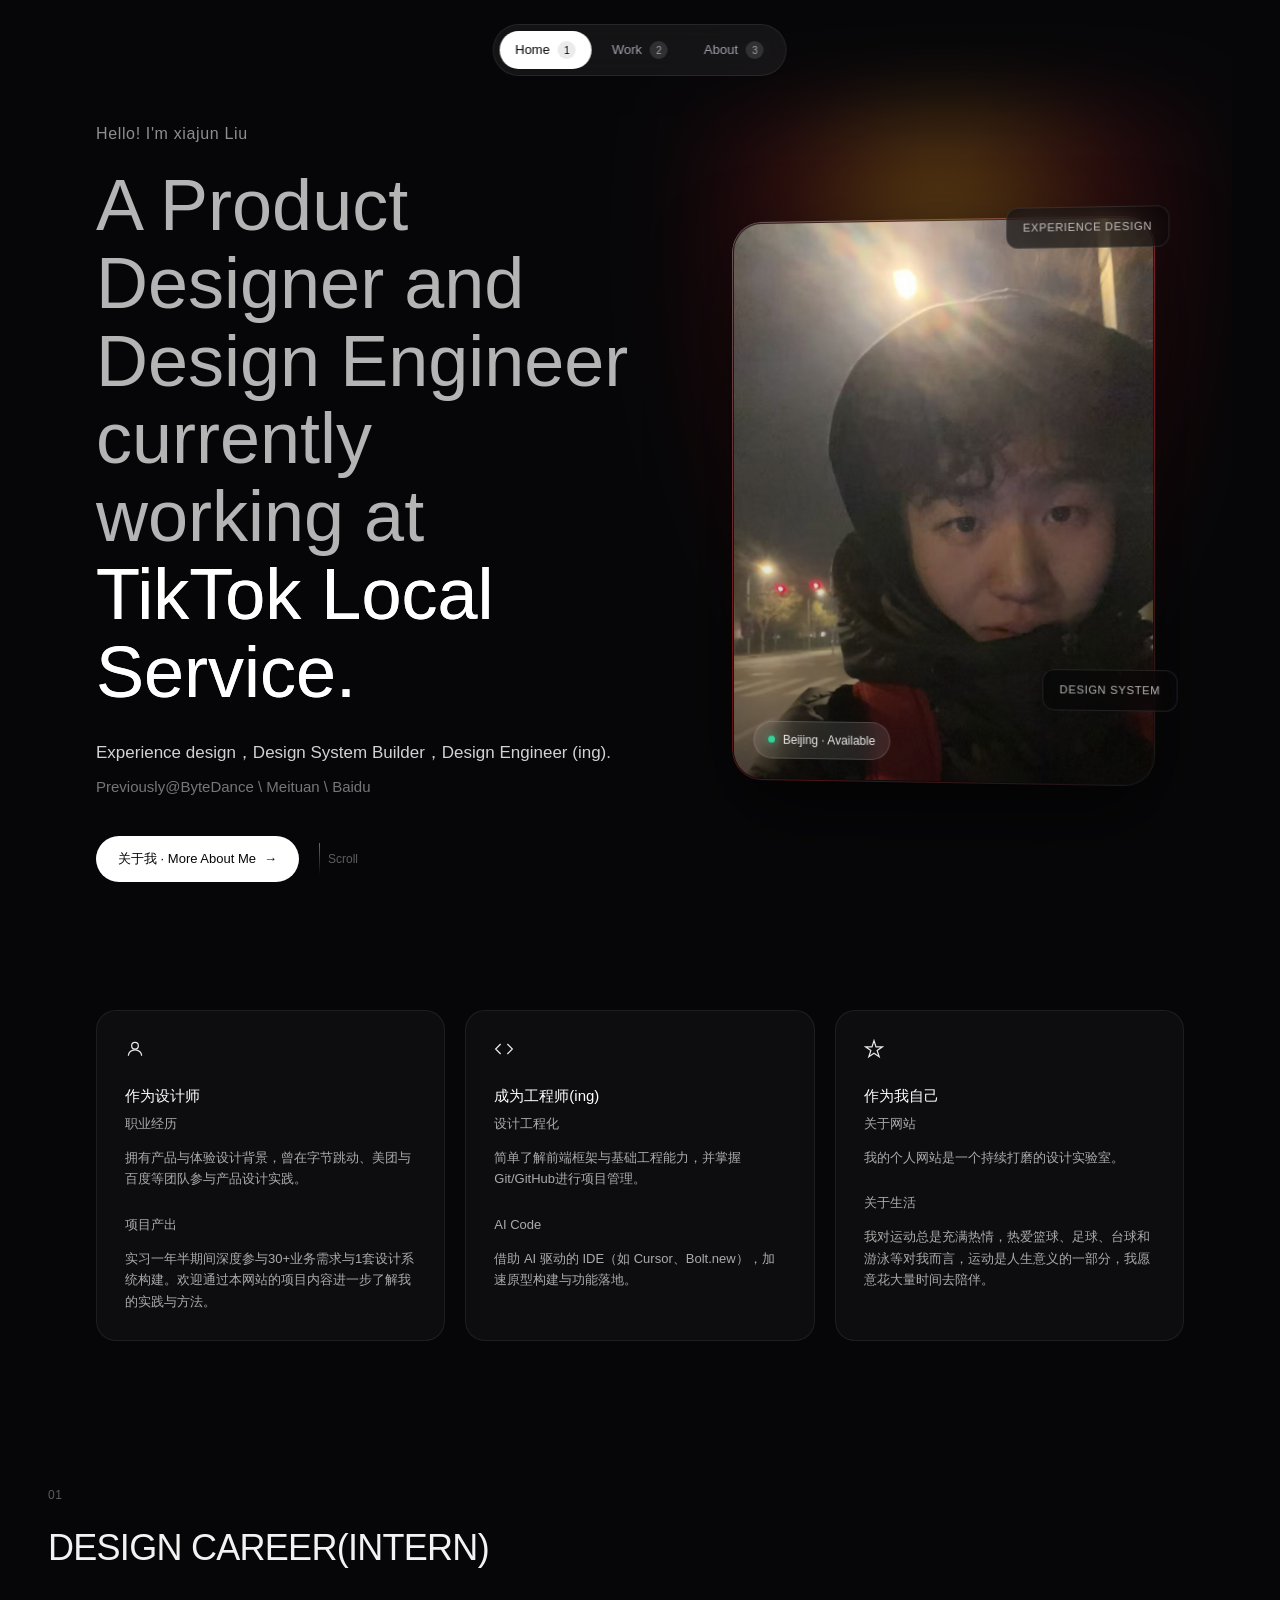
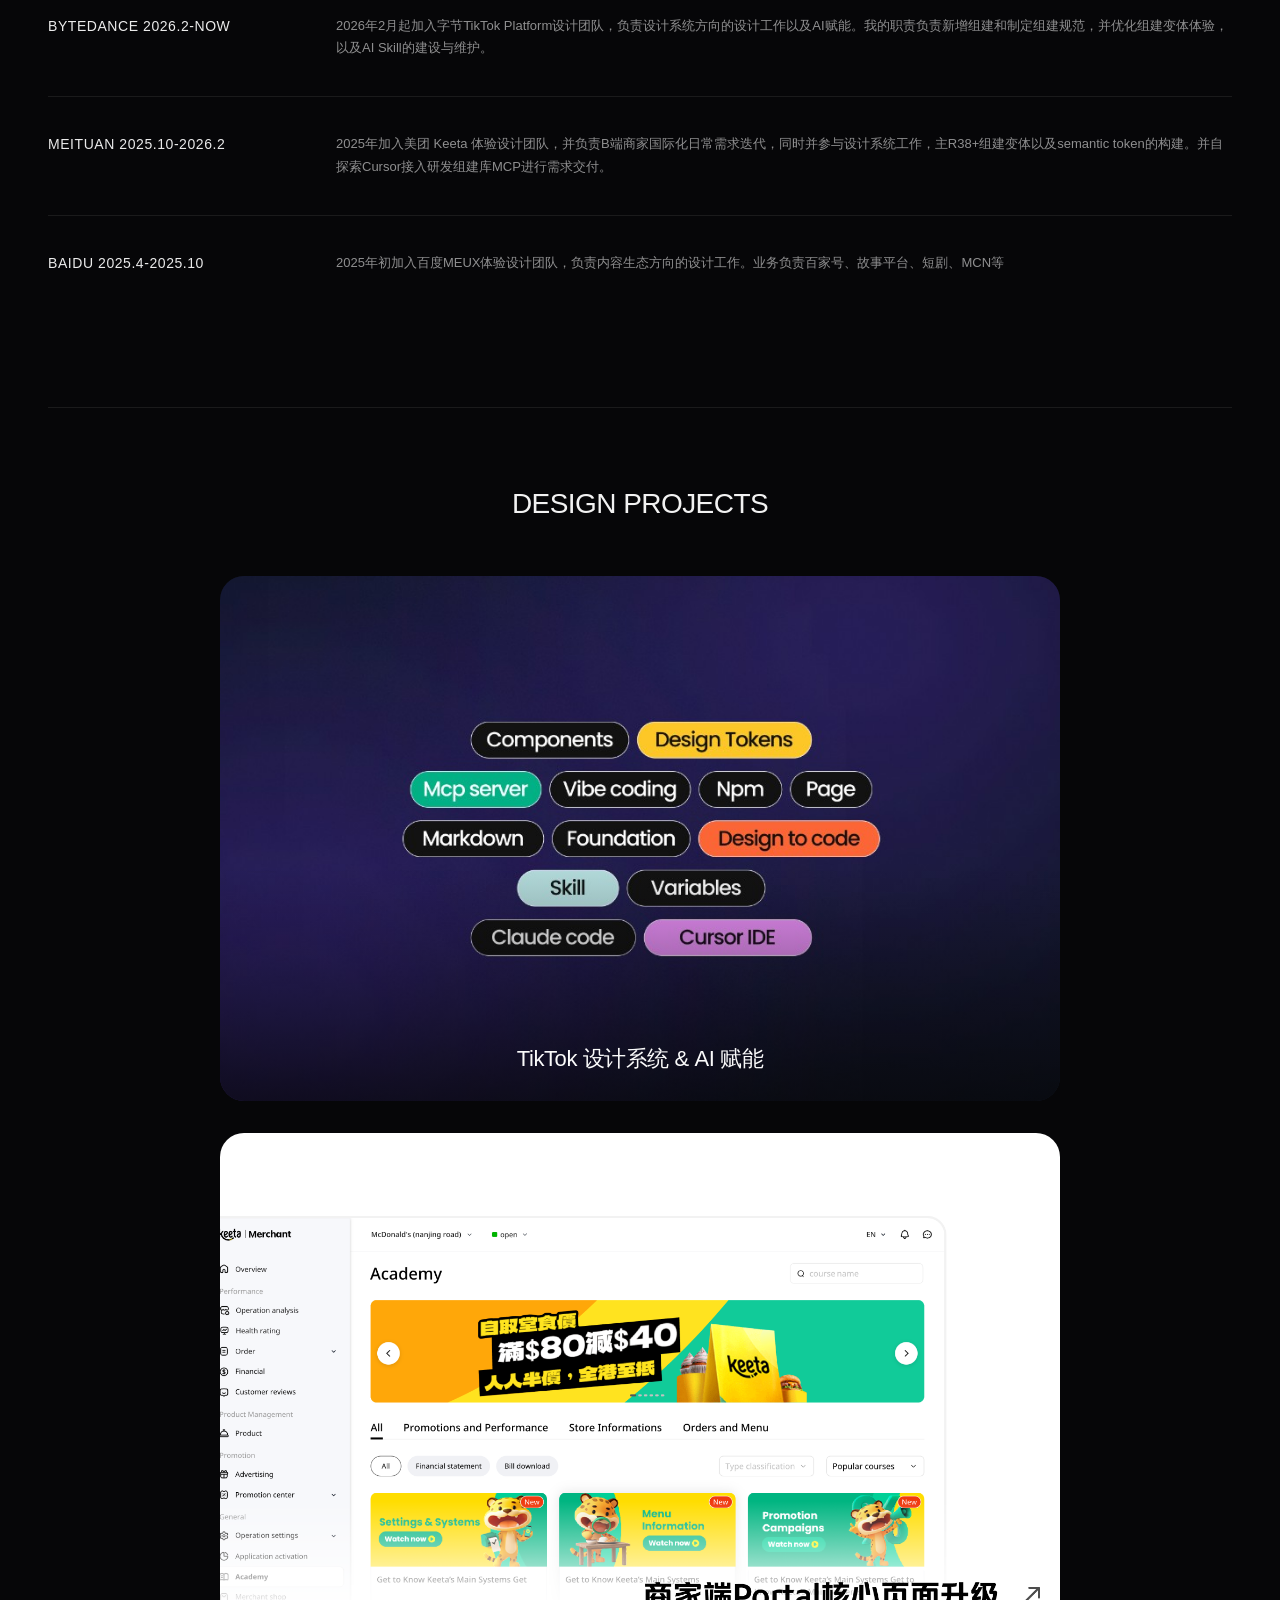
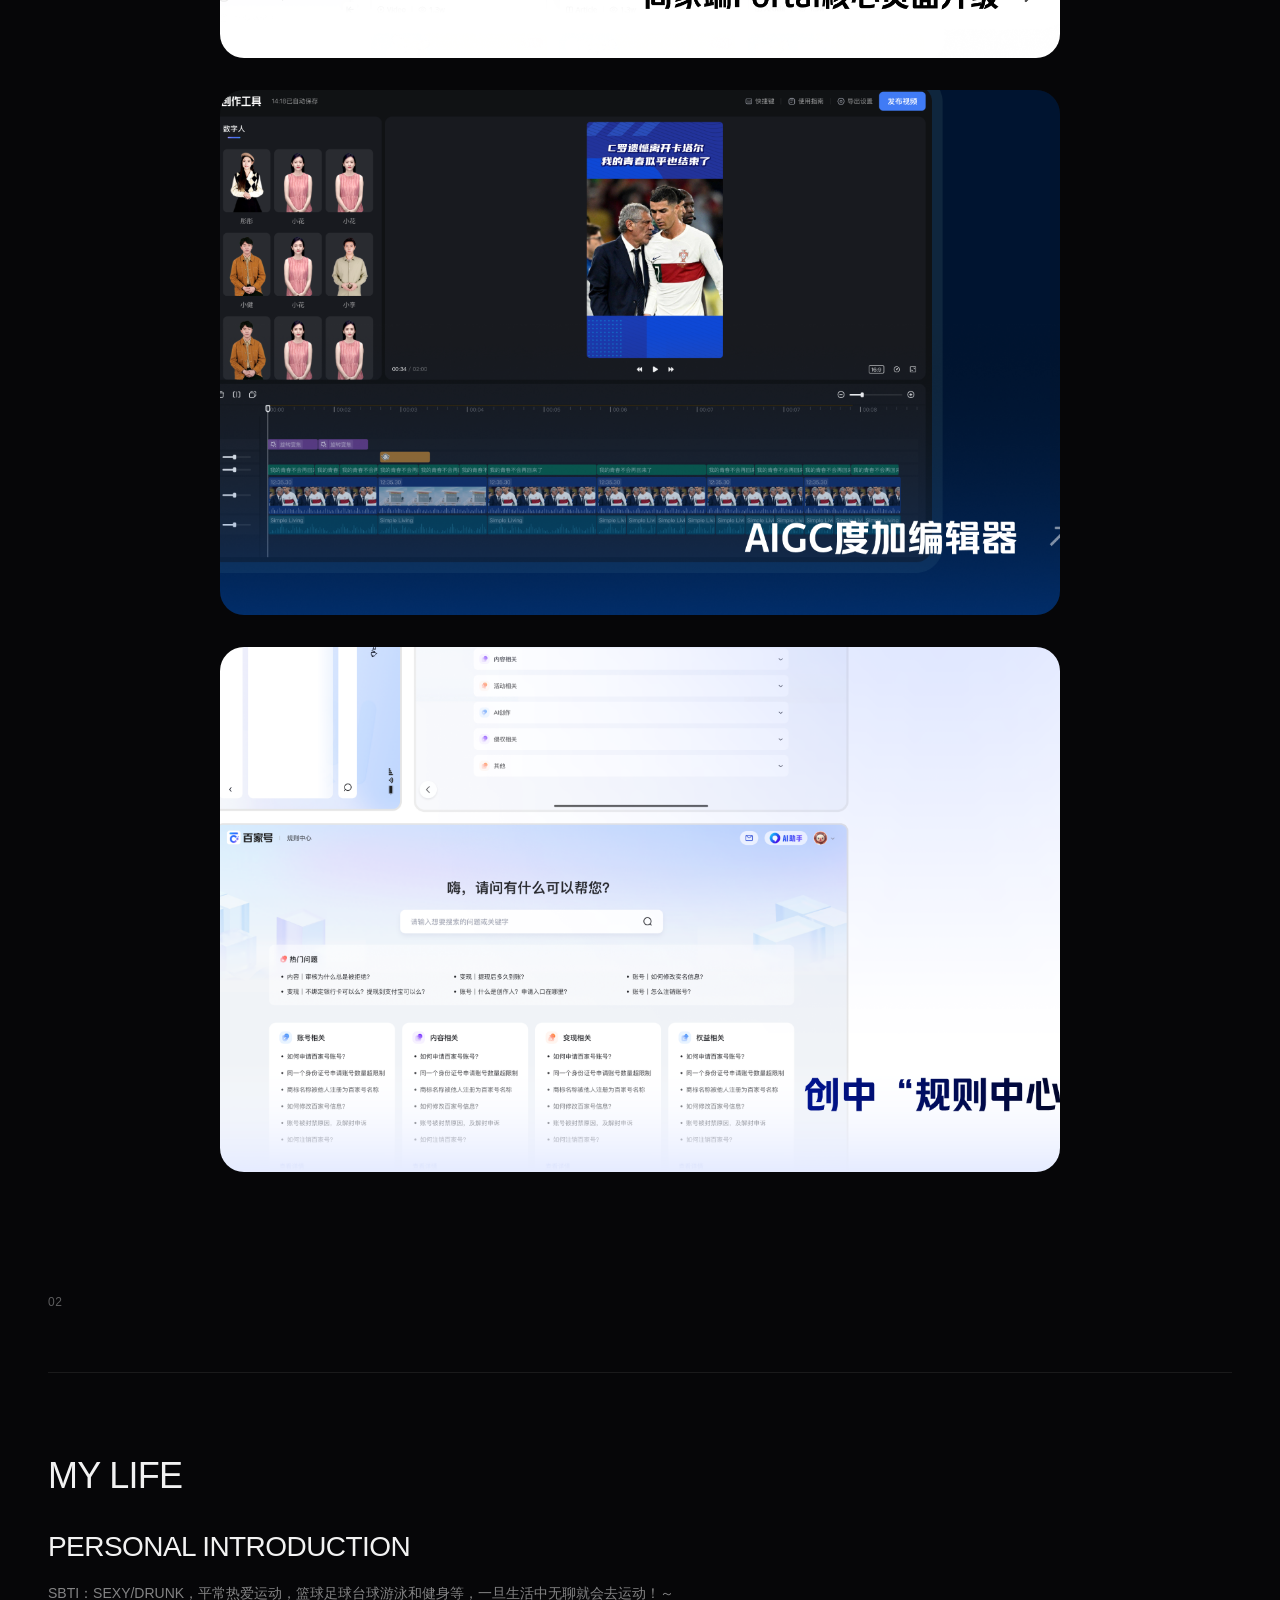
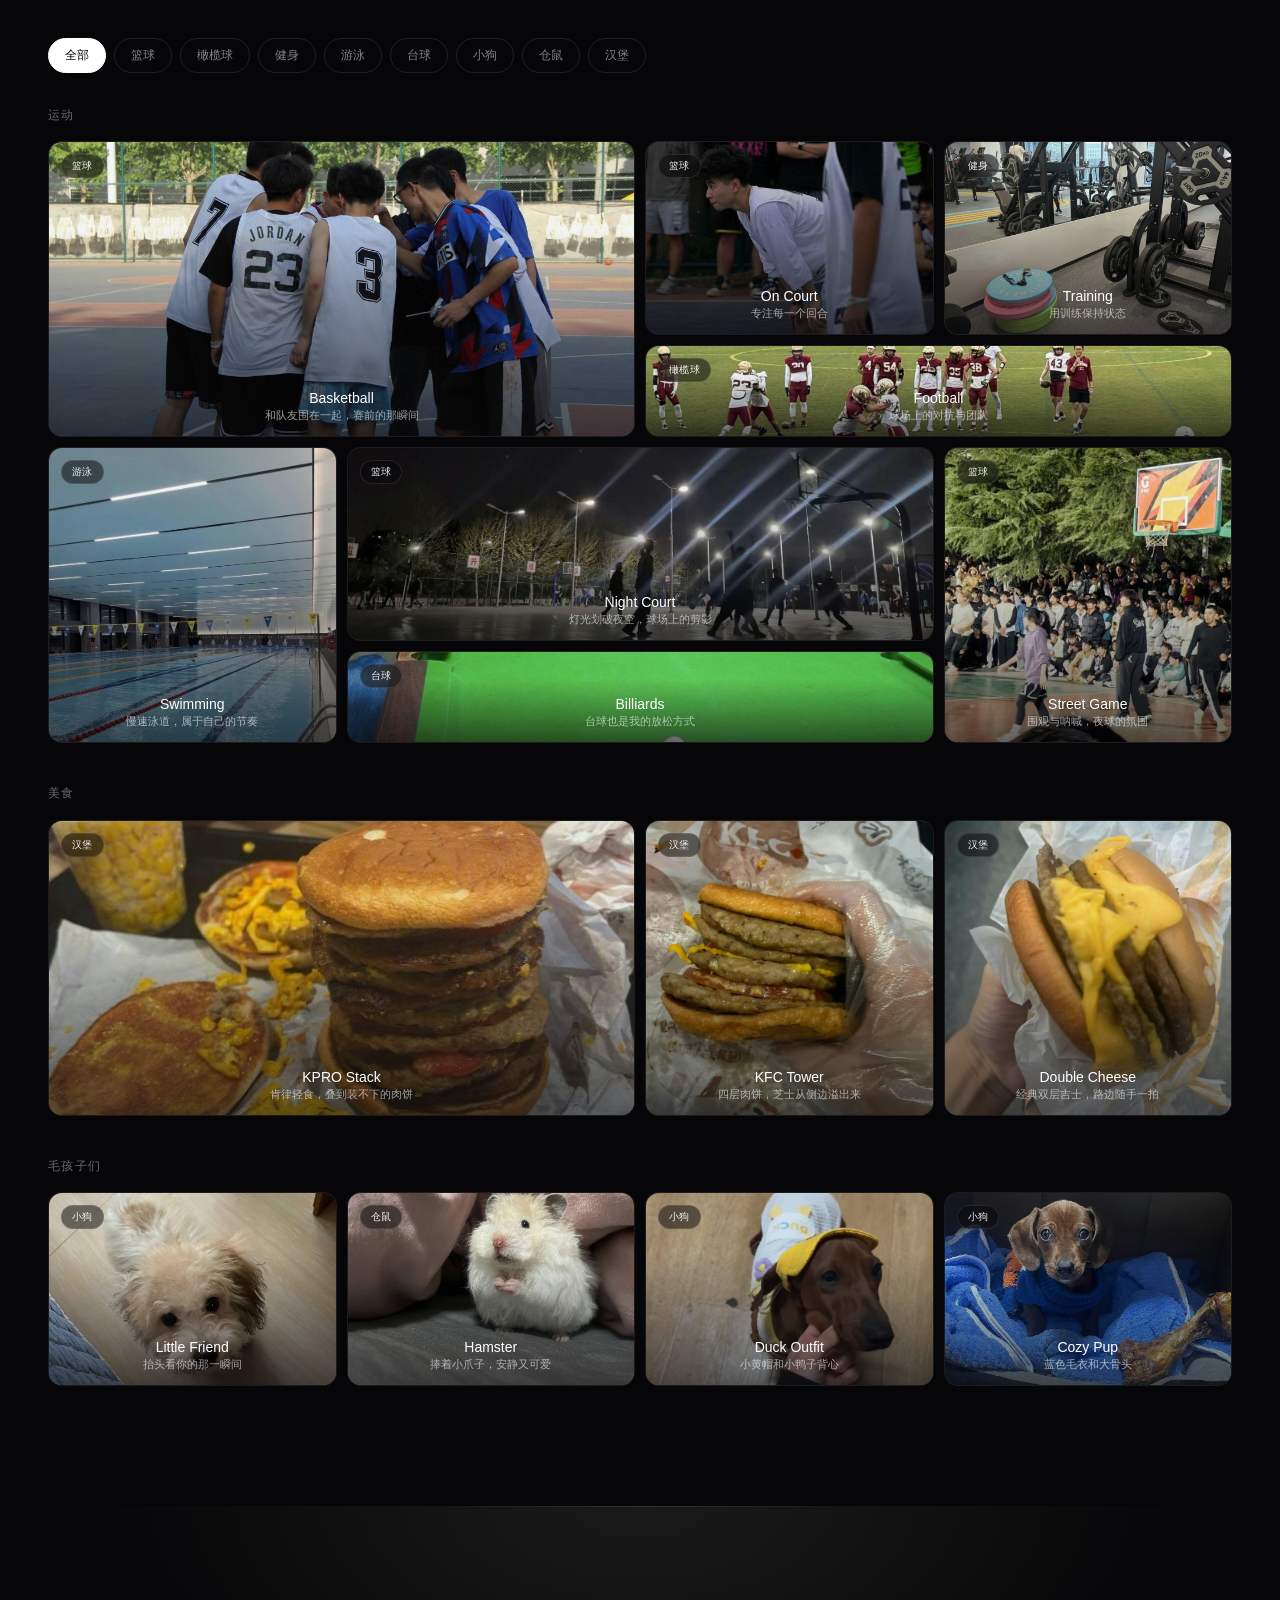
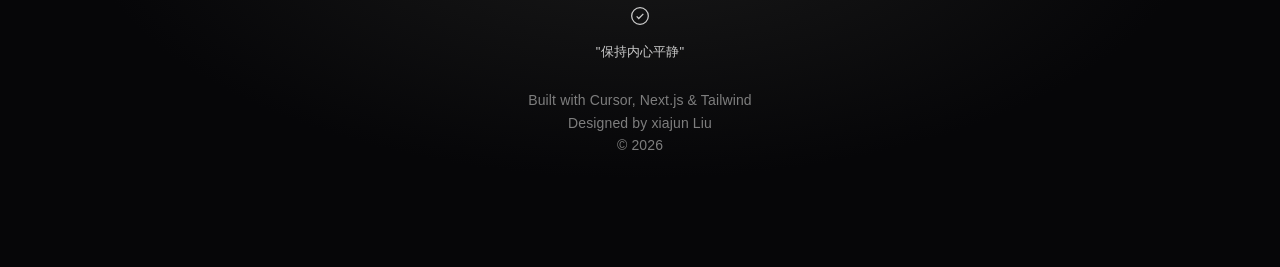
==== index.html @ 80b6ea51 "init portfolio site" ====
<!DOCTYPE html>
<html lang="zh-CN">
<head>
  <meta charset="UTF-8" />
  <meta name="viewport" content="width=device-width, initial-scale=1.0" />
  <title>xiajun Liu.design</title>
  <style>
    :root {
      --bg: #060608;
      --surface: rgba(255, 255, 255, 0.06);
      --surface-hover: rgba(255, 255, 255, 0.1);
      --border: rgba(255, 255, 255, 0.08);
      --text-primary: #ffffff;
      --text-secondary: #ababab;
      --text-muted: #7e7e97;
      --nav-active-bg: #ffffff;
      --nav-active-text: #060608;
      --nav-inactive-text: #a1a1aa;
      --page-padding: clamp(24px, 5vw, 48px);
      --section-gap: clamp(80px, 12vw, 120px);
      --font: -apple-system, BlinkMacSystemFont, "Segoe UI", "PingFang SC", "Helvetica Neue", sans-serif;
    }

    *, *::before, *::after { box-sizing: border-box; margin: 0; padding: 0; }

    html {
      scroll-behavior: smooth;
      background-color: var(--bg);
      color: var(--text-primary);
      font-family: var(--font);
      -webkit-font-smoothing: antialiased;
    }

    body {
      background-color: var(--bg);
      line-height: 1.7;
      overflow-x: hidden;
    }

    body::before {
      content: '';
      position: fixed;
      inset: 0;
      background-color: var(--bg);
      z-index: -1;
    }

    a { color: inherit; text-decoration: none; }

    /* ── Navigation ── */
    .nav-wrapper {
      position: fixed;
      top: 24px;
      left: 50%;
      transform: translateX(-50%);
      z-index: 100;
    }

    .nav {
      display: flex;
      align-items: center;
      gap: 4px;
      padding: 6px;
      background: var(--surface);
      border: 1px solid var(--border);
      border-radius: 999px;
      backdrop-filter: blur(12px);
    }

    .nav-item {
      display: flex;
      align-items: center;
      gap: 8px;
      padding: 8px 16px;
      border-radius: 999px;
      font-size: 13px;
      color: var(--nav-inactive-text);
      transition: background 0.25s, color 0.25s;
      cursor: pointer;
      border: none;
      background: transparent;
      font-family: inherit;
    }

    .nav-item:hover {
      background: var(--surface-hover);
      color: var(--text-primary);
    }

    .nav-item.active {
      background: var(--nav-active-bg);
      color: var(--nav-active-text);
    }

    .nav-badge {
      display: inline-flex;
      align-items: center;
      justify-content: center;
      width: 18px;
      height: 18px;
      border-radius: 999px;
      font-size: 10px;
      font-weight: 500;
      background: rgba(255, 255, 255, 0.12);
      color: var(--nav-inactive-text);
      transition: background 0.25s, color 0.25s;
    }

    .nav-item.active .nav-badge {
      background: rgba(0, 0, 0, 0.08);
      color: var(--nav-active-text);
    }

    /* ── Layout ── */
    .page {
      background-color: var(--bg);
      max-width: 1280px;
      margin: 0 auto;
      padding: 0 var(--page-padding) 80px;
    }

    #home {
      background-color: var(--bg);
    }

    #sections-container {
      padding-top: 24px;
      background-color: var(--bg);
    }

    .page > section:first-child {
      max-width: none;
      width: 100%;
      margin-left: 0;
      margin-bottom: var(--section-gap);
    }

    section {
      margin-bottom: var(--section-gap);
      opacity: 0;
      transform: translateY(24px);
      transition: opacity 0.7s ease, transform 0.7s ease;
    }

    section.visible {
      opacity: 1;
      transform: translateY(0);
    }

    /* ── Hero ── */
    .hero-shell {
      position: relative;
      min-height: 100vh;
      display: flex;
      align-items: center;
      padding: 120px var(--page-padding) 80px;
      overflow: hidden;
      background-color: var(--bg);
    }

    .hero-visual {
      position: relative;
      display: flex;
      justify-content: center;
      align-items: center;
      perspective: 1200px;
      isolation: isolate;
    }

    .hero-photo-fx {
      position: absolute;
      inset: 0;
      border-radius: 28px;
      overflow: hidden;
      pointer-events: none;
      z-index: 0;
    }

    .hero-visual-bg {
      position: absolute;
      inset: -35% -28% 0;
      pointer-events: none;
      z-index: 0;
      overflow: hidden;
    }

    .hero-orb {
      position: absolute;
      border-radius: 50%;
      filter: blur(80px);
      opacity: 0.45;
      animation: orbFloat 12s ease-in-out infinite;
    }

    .hero-orb-1 {
      width: 320px;
      height: 320px;
      top: -6%;
      right: 0;
      background: radial-gradient(circle, rgba(232, 34, 42, 0.28) 0%, transparent 70%);
    }

    .hero-orb-2 {
      width: 280px;
      height: 280px;
      bottom: 8%;
      left: -8%;
      background: radial-gradient(circle, rgba(245, 166, 35, 0.18) 0%, transparent 70%);
      animation-delay: -4s;
    }

    .hero-orb-3 {
      width: 220px;
      height: 220px;
      top: 36%;
      left: 28%;
      background: radial-gradient(circle, rgba(255, 255, 255, 0.05) 0%, transparent 70%);
      animation-delay: -7s;
    }

    @keyframes orbFloat {
      0%, 100% { transform: translate(0, 0) scale(1); }
      50% { transform: translate(24px, -18px) scale(1.06); }
    }

    .hero-light-overlay {
      position: absolute;
      inset: 0;
      pointer-events: none;
      z-index: 0;
      overflow: hidden;
    }

    .hero-light-veil {
      position: absolute;
      inset: 0;
      background: radial-gradient(ellipse 75% 60% at 50% 18%, rgba(255, 255, 255, 0.08) 0%, transparent 62%);
    }

    .hero-light-glow {
      position: absolute;
      width: 360px;
      height: 360px;
      top: -4%;
      left: 50%;
      transform: translateX(-50%);
      border-radius: 50%;
      filter: blur(90px);
      background: radial-gradient(circle, rgba(255, 255, 255, 0.16) 0%, rgba(255, 255, 255, 0.04) 42%, transparent 72%);
      animation: heroLightDrift 14s ease-in-out infinite;
    }

    @keyframes heroLightDrift {
      0%, 100% { transform: translateX(-50%) scale(1); opacity: 0.78; }
      50% { transform: translateX(calc(-50% - 10px)) scale(1.05); opacity: 1; }
    }

    .hero-grid {
      position: relative;
      z-index: 1;
      display: grid;
      grid-template-columns: 1.05fr 0.95fr;
      gap: clamp(32px, 5vw, 72px);
      align-items: center;
      width: 100%;
      max-width: 1280px;
      margin: 0 auto;
    }

    @media (max-width: 960px) {
      .hero-grid {
        grid-template-columns: 1fr;
        gap: 48px;
      }
      .hero-visual { order: -1; }
    }

    .hero-copy {
      display: flex;
      flex-direction: column;
      gap: 0;
    }

    .hero-greeting {
      font-size: clamp(14px, 1.8vw, 16px);
      font-weight: 400;
      color: rgba(255, 255, 255, 0.55);
      margin-bottom: 20px;
      letter-spacing: 0.04em;
      opacity: 0;
      transform: translateY(16px);
      animation: heroFadeUp 0.8s ease forwards;
    }

    .hero-headline {
      font-size: clamp(36px, 5.8vw, 72px);
      font-weight: 500;
      line-height: 1.08;
      color: rgba(255, 255, 255, 0.7);
      margin-bottom: 28px;
      max-width: 640px;
    }

    .hero-headline .line {
      display: block;
      overflow: hidden;
    }

    .hero-headline .line-inner {
      display: block;
      opacity: 0;
      transform: translateY(110%);
      animation: lineReveal 1s cubic-bezier(0.16, 1, 0.3, 1) forwards;
    }

    .hero-headline .line:nth-child(1) .line-inner { animation-delay: 0.15s; }
    .hero-headline .line:nth-child(2) .line-inner { animation-delay: 0.28s; }
    .hero-headline .line:nth-child(3) .line-inner { animation-delay: 0.41s; }

    .hero-headline .highlight {
      color: rgba(255, 255, 255, 1);
      background: linear-gradient(120deg, #fff 0%, rgba(255,255,255,0.85) 100%);
      -webkit-background-clip: text;
      background-clip: text;
    }

    @keyframes lineReveal {
      to { opacity: 1; transform: translateY(0); }
    }

    @keyframes heroFadeUp {
      to { opacity: 1; transform: translateY(0); }
    }

    #hero-subtitles {
      display: flex;
      flex-direction: column;
      gap: 6px;
    }

    .hero-subtitle {
      font-size: clamp(14px, 1.6vw, 17px);
      color: rgba(255, 255, 255, 0.82);
      margin-bottom: 0;
      opacity: 0;
      transform: translateY(12px);
      animation: heroFadeUp 0.7s ease forwards;
    }

    .hero-subtitle:nth-child(1) { animation-delay: 0.55s; }
    .hero-subtitle:nth-child(2) { animation-delay: 0.68s; color: rgba(255, 255, 255, 0.45); font-size: clamp(13px, 1.4vw, 15px); }

    .hero-cta-row {
      display: flex;
      align-items: center;
      gap: 20px;
      margin-top: 36px;
      flex-wrap: wrap;
      opacity: 0;
      animation: heroFadeUp 0.7s ease 0.82s forwards;
    }

    .hero-cta {
      display: inline-flex;
      align-items: center;
      gap: 8px;
      padding: 12px 22px;
      font-size: 13px;
      color: #060608;
      background: #fff;
      border-radius: 999px;
      transition: transform 0.3s cubic-bezier(0.16, 1, 0.3, 1), box-shadow 0.3s;
      box-shadow: 0 0 0 rgba(255,255,255,0);
    }

    .hero-cta:hover {
      transform: translateY(-2px);
      box-shadow: 0 12px 40px rgba(255, 255, 255, 0.12);
    }

    .hero-cta::after { content: "→"; transition: transform 0.25s; }
    .hero-cta:hover::after { transform: translateX(4px); }

    .hero-scroll-hint {
      font-size: 12px;
      color: rgba(255, 255, 255, 0.35);
      display: flex;
      align-items: center;
      gap: 8px;
    }

    .hero-scroll-hint span {
      display: block;
      width: 1px;
      height: 32px;
      background: linear-gradient(to bottom, rgba(255,255,255,0.4), transparent);
      animation: scrollPulse 2s ease infinite;
    }

    @keyframes scrollPulse {
      0%, 100% { opacity: 0.3; transform: scaleY(0.6); }
      50% { opacity: 1; transform: scaleY(1); }
    }

    /* ── Hero Photo ── */
    .hero-photo-frame {
      position: relative;
      z-index: 1;
      width: min(100%, 420px);
      aspect-ratio: 3 / 4;
      border-radius: 28px;
      transform-style: preserve-3d;
      opacity: 0;
      transform: translateY(40px) rotateY(-8deg);
      animation: photoEnter 1.2s cubic-bezier(0.16, 1, 0.3, 1) 0.3s forwards;
      will-change: transform;
    }

    @keyframes photoEnter {
      to {
        opacity: 1;
        transform: translateY(0) rotateY(-4deg);
      }
    }

    .hero-photo-glow {
      position: absolute;
      inset: -20% -20% 0;
      background: radial-gradient(ellipse at 50% 20%, rgba(245, 166, 35, 0.35) 0%, rgba(232, 34, 42, 0.15) 40%, transparent 70%);
      filter: blur(40px);
      z-index: 0;
      animation: glowPulse 4s ease-in-out infinite;
      pointer-events: none;
    }

    .hero-photo-white-light {
      position: absolute;
      inset: 0;
      z-index: 2;
      border-radius: 28px;
      pointer-events: none;
      background:
        radial-gradient(ellipse 85% 50% at 50% 0%, rgba(255, 255, 255, 0.18) 0%, transparent 58%),
        linear-gradient(180deg, rgba(255, 255, 255, 0.06) 0%, transparent 38%);
    }

    @keyframes glowPulse {
      0%, 100% { opacity: 0.7; transform: scale(1); }
      50% { opacity: 1; transform: scale(1.05); }
    }

    .hero-photo-ring {
      position: absolute;
      inset: -2px;
      border-radius: 30px;
      padding: 1px;
      background: linear-gradient(145deg, rgba(255,255,255,0.35), rgba(232,34,42,0.5), rgba(255,255,255,0.08));
      -webkit-mask: linear-gradient(#fff 0 0) content-box, linear-gradient(#fff 0 0);
      mask: linear-gradient(#fff 0 0) content-box, linear-gradient(#fff 0 0);
      -webkit-mask-composite: xor;
      mask-composite: exclude;
      z-index: 2;
      pointer-events: none;
    }

    .hero-photo {
      position: relative;
      z-index: 1;
      width: 100%;
      height: 100%;
      object-fit: cover;
      object-position: center top;
      border-radius: 28px;
      display: block;
      box-shadow:
        0 32px 80px rgba(0, 0, 0, 0.65),
        0 0 0 1px rgba(255, 255, 255, 0.06);
    }

    .hero-photo-overlay {
      position: absolute;
      inset: 0;
      z-index: 2;
      border-radius: 28px;
      background: linear-gradient(
        180deg,
        rgba(6, 6, 8, 0) 55%,
        rgba(6, 6, 8, 0.55) 100%
      );
      pointer-events: none;
    }

    .hero-photo-badge {
      position: absolute;
      bottom: 20px;
      left: 20px;
      z-index: 3;
      display: inline-flex;
      align-items: center;
      gap: 8px;
      padding: 8px 14px;
      font-size: 12px;
      color: rgba(255, 255, 255, 0.9);
      background: rgba(255, 255, 255, 0.1);
      border: 1px solid rgba(255, 255, 255, 0.15);
      border-radius: 999px;
      backdrop-filter: blur(12px);
      opacity: 0;
      animation: heroFadeUp 0.6s ease 1s forwards;
    }

    .hero-badge-dot {
      width: 7px;
      height: 7px;
      border-radius: 50%;
      background: #34d399;
      box-shadow: 0 0 8px rgba(52, 211, 153, 0.8);
      animation: dotPulse 2s ease infinite;
    }

    @keyframes dotPulse {
      0%, 100% { opacity: 1; }
      50% { opacity: 0.5; }
    }

    .hero-float-tag {
      position: absolute;
      z-index: 4;
      padding: 10px 16px;
      font-size: 11px;
      letter-spacing: 0.06em;
      text-transform: uppercase;
      color: rgba(255, 255, 255, 0.7);
      background: rgba(6, 6, 8, 0.6);
      border: 1px solid rgba(255, 255, 255, 0.1);
      border-radius: 12px;
      backdrop-filter: blur(16px);
      opacity: 0;
      animation: heroFadeUp 0.6s ease 1.1s forwards;
    }

    .hero-float-tag-1 {
      top: -12px;
      right: -16px;
      animation-delay: 1.15s;
    }

    .hero-float-tag-2 {
      bottom: 72px;
      right: -24px;
      animation-delay: 1.25s;
    }

    /* ── About Cards ── */
    .about-grid {
      display: grid;
      grid-template-columns: repeat(3, 1fr);
      gap: 20px;
      margin-top: 0;
      padding: 48px var(--page-padding) 0;
      max-width: 1280px;
      margin-left: auto;
      margin-right: auto;
      scroll-margin-top: 100px;
    }

    @media (max-width: 768px) {
      .about-grid { grid-template-columns: 1fr; }
    }

    .about-card {
      padding: 28px;
      background: rgba(255, 255, 255, 0.03);
      border: 1px solid rgba(255, 255, 255, 0.07);
      border-radius: 20px;
      opacity: 0;
      transform: translateY(16px);
      transition:
        opacity 0.6s cubic-bezier(0.16, 1, 0.3, 1),
        transform 0.6s cubic-bezier(0.16, 1, 0.3, 1),
        border-color 0.35s,
        background 0.35s;
      transition-delay: calc(var(--i, 0) * 0.08s);
    }

    #home.visible .about-card {
      opacity: 1;
      transform: translateY(0);
    }

    .about-card:hover {
      transform: translateY(-4px);
      border-color: rgba(255, 255, 255, 0.14);
      background: rgba(255, 255, 255, 0.05);
    }

    .about-card-icon {
      width: 20px;
      height: 20px;
      margin-bottom: 16px;
      opacity: 0.9;
    }

    .about-card-title {
      font-size: 15px;
      font-weight: 500;
      margin-bottom: 4px;
    }

    .about-card-subtitle {
      font-size: 13px;
      color: var(--text-secondary);
      margin-bottom: 12px;
    }

    .about-card-desc {
      font-size: 13px;
      color: var(--text-secondary);
      line-height: 1.65;
    }

    .about-card-extra {
      margin-top: 24px;
    }

    /* ── Section Layout ── */
    .content-section {
      scroll-margin-top: 100px;
    }

    #life .section-main {
      padding-top: 72px;
      margin-top: 48px;
      border-top: 1px solid rgba(255, 255, 255, 0.08);
    }

    .section-intro-title {
      font-size: clamp(20px, 3vw, 28px);
      font-weight: 500;
      letter-spacing: -0.02em;
      text-transform: uppercase;
      color: rgba(255, 255, 255, 0.95);
      margin-bottom: 20px;
      text-align: left;
      opacity: 0;
      transform: translateY(24px);
      transition:
        opacity 0.7s cubic-bezier(0.16, 1, 0.3, 1),
        transform 0.7s cubic-bezier(0.16, 1, 0.3, 1);
    }

    .section-intro-title.visible {
      opacity: 1;
      transform: translateY(0);
    }

    #life .section-title {
      text-align: left;
      margin-bottom: 16px;
    }

    #life .section-intro-title {
      margin-bottom: 32px;
    }

    .section-grid {
      display: flex;
      flex-direction: column;
      gap: 12px;
      align-items: flex-start;
    }

    .section-index {
      font-size: 12px;
      color: rgba(255, 255, 255, 0.35);
      font-variant-numeric: tabular-nums;
      letter-spacing: 0.05em;
    }

    .section-main {
      width: 100%;
      min-width: 0;
    }

    .section-title {
      font-size: clamp(24px, 3.5vw, 36px);
      font-weight: 500;
      letter-spacing: -0.02em;
      text-transform: uppercase;
      margin-bottom: 36px;
      color: rgba(255, 255, 255, 0.95);
    }

    .section-desc {
      font-size: 14px;
      color: rgba(255, 255, 255, 0.5);
      max-width: 640px;
      margin: -20px 0 32px;
      line-height: 1.7;
    }

    /* ── Timeline (Work) ── */
    .timeline-list {
      display: flex;
      flex-direction: column;
    }

    .timeline-item {
      display: grid;
      grid-template-columns: minmax(160px, 240px) minmax(0, 1fr);
      gap: 12px 48px;
      padding: 36px 0;
      border-top: 1px solid rgba(255, 255, 255, 0.08);
      align-items: start;
    }

    .timeline-item:first-child {
      border-top: none;
      padding-top: 0;
    }

    .timeline-company {
      font-size: 14px;
      font-weight: 500;
      text-transform: uppercase;
      letter-spacing: 0.04em;
      margin-bottom: 0;
      color: rgba(255, 255, 255, 0.92);
      white-space: nowrap;
    }

    .timeline-desc {
      font-size: 13px;
      color: rgba(255, 255, 255, 0.55);
      max-width: none;
      line-height: 1.75;
    }

    .work-projects-block {
      margin-top: 96px;
      padding-top: 72px;
      border-top: 1px solid rgba(255, 255, 255, 0.08);
    }

    .work-projects-heading {
      font-size: clamp(20px, 3vw, 28px);
      font-weight: 500;
      letter-spacing: -0.02em;
      text-transform: uppercase;
      color: rgba(255, 255, 255, 0.95);
      margin-bottom: 48px;
      text-align: center;
      opacity: 0;
      transform: translateY(24px);
      transition:
        opacity 0.7s cubic-bezier(0.16, 1, 0.3, 1),
        transform 0.7s cubic-bezier(0.16, 1, 0.3, 1);
    }

    .work-projects-heading.visible {
      opacity: 1;
      transform: translateY(0);
    }

    .work-projects {
      display: flex;
      flex-direction: column;
      gap: 32px;
      width: min(840px, 92%);
      margin: 0 auto;
    }

    .work-project-card {
      position: relative;
      display: block;
      width: 100%;
      min-height: 0;
      aspect-ratio: 16 / 10;
      border-radius: 24px;
      overflow: hidden;
      border: none;
      background: rgba(255, 255, 255, 0.03);
      opacity: 0;
      transform: translateY(32px);
      transition:
        opacity 0.75s cubic-bezier(0.16, 1, 0.3, 1),
        transform 0.75s cubic-bezier(0.16, 1, 0.3, 1),
        box-shadow 0.3s;
      transition-delay: calc(var(--i, 0) * 0.08s);
      isolation: isolate;
    }

    .work-project-card.visible {
      opacity: 1;
      transform: translateY(0);
    }

    .work-project-card.visible:hover {
      box-shadow: 0 20px 48px rgba(0, 0, 0, 0.4);
      transform: translateY(-3px);
    }

    .work-project-card img {
      position: absolute;
      inset: 0;
      width: 100%;
      height: 100%;
      object-fit: cover;
      object-position: center center;
      transition: transform 0.7s cubic-bezier(0.16, 1, 0.3, 1);
    }

    .work-project-card:hover img {
      transform: scale(1.03);
    }

    .work-project-overlay {
      position: absolute;
      inset: 0;
      background: linear-gradient(180deg, rgba(6, 6, 8, 0) 55%, rgba(6, 6, 8, 0.72) 100%);
      pointer-events: none;
    }

    .work-project-card[data-no-title] .work-project-overlay {
      background: transparent;
    }

    .work-project-title-wrap {
      position: absolute;
      left: 0;
      right: 0;
      bottom: 0;
      z-index: 2;
      padding: 28px 32px;
      pointer-events: none;
    }

    .work-project-title {
      font-size: clamp(16px, 2vw, 22px);
      font-weight: 500;
      letter-spacing: -0.02em;
      color: rgba(255, 255, 255, 0.98);
      line-height: 1.25;
    }

    .work-project-card[data-align="center"] .work-project-title-wrap {
      text-align: center;
    }

    @media (max-width: 768px) {
      .timeline-item {
        grid-template-columns: 1fr;
        gap: 8px;
      }

      .work-project-card {
        border-radius: 20px;
        aspect-ratio: 4 / 3;
      }

      .work-project-title-wrap {
        padding: 20px 24px;
      }
    }

    /* ── Life Gallery ── */
    .life-filters {
      display: flex;
      flex-wrap: wrap;
      gap: 8px;
      margin-bottom: 32px;
    }

    .life-filter {
      padding: 8px 16px;
      font-size: 12px;
      color: rgba(255, 255, 255, 0.5);
      background: transparent;
      border: 1px solid rgba(255, 255, 255, 0.1);
      border-radius: 999px;
      cursor: pointer;
      font-family: inherit;
      transition: color 0.25s, border-color 0.25s, background 0.25s, transform 0.2s;
    }

    .life-filter:hover {
      color: rgba(255, 255, 255, 0.85);
      border-color: rgba(255, 255, 255, 0.2);
      transform: translateY(-1px);
    }

    .life-filter.active {
      color: #060608;
      background: #fff;
      border-color: #fff;
    }

    .life-sections {
      display: flex;
      flex-direction: column;
      gap: 40px;
      min-width: 0;
      max-width: 100%;
    }

    .life-block {
      min-width: 0;
      max-width: 100%;
    }

    .life-block-head {
      display: flex;
      align-items: center;
      gap: 16px;
      margin-bottom: 16px;
    }

    .life-block-label {
      font-size: 12px;
      letter-spacing: 0.12em;
      text-transform: uppercase;
      color: rgba(255, 255, 255, 0.4);
      white-space: nowrap;
    }

    .life-gallery {
      display: grid;
      grid-template-columns: repeat(4, minmax(0, 1fr));
      grid-auto-rows: 92px;
      gap: 10px;
      grid-auto-flow: dense;
      width: 100%;
      min-width: 0;
      overflow: hidden;
    }

    @media (max-width: 960px) {
      .life-gallery:not([data-group]) {
        grid-template-columns: repeat(2, 1fr);
        grid-auto-rows: 100px;
      }
    }

    @media (min-width: 641px) {
      .life-gallery[data-group] {
        grid-template-columns: repeat(4, minmax(0, 1fr));
      }
    }

    @media (max-width: 520px) {
      .life-gallery {
        grid-template-columns: 1fr;
        grid-auto-rows: auto;
      }
    }

    .life-photo {
      position: relative;
      display: block;
      width: 100%;
      min-width: 0;
      min-height: 0;
      padding: 0;
      border: none;
      border-radius: 14px;
      overflow: hidden;
      cursor: pointer;
      background: rgba(255, 255, 255, 0.03);
      border: 1px solid rgba(255, 255, 255, 0.06);
      opacity: 0;
      transform: translateY(16px);
      transition:
        opacity 0.55s cubic-bezier(0.16, 1, 0.3, 1),
        transform 0.55s cubic-bezier(0.16, 1, 0.3, 1),
        box-shadow 0.35s,
        border-color 0.35s;
      transition-delay: calc(var(--i, 0) * 0.06s);
      isolation: isolate;
    }

    .content-section.visible .life-photo {
      opacity: 1;
      transform: translateY(0);
    }

    .life-gallery[data-group="sports"] {
      grid-auto-flow: row;
      grid-template-rows: repeat(6, 92px);
      grid-auto-rows: 0;
    }

    .life-gallery[data-group="food"] {
      grid-auto-flow: row;
      grid-template-rows: repeat(3, 92px);
      grid-auto-rows: 0;
    }

    .life-gallery[data-group="pets"] {
      grid-auto-flow: row;
      grid-template-rows: repeat(2, 92px);
      grid-auto-rows: 0;
    }

    @media (max-width: 640px) {
      .life-gallery[data-group] {
        grid-template-columns: repeat(2, minmax(0, 1fr));
        grid-auto-flow: dense;
        grid-template-rows: none;
        grid-auto-rows: 100px;
      }

      .life-gallery[data-group] .life-photo {
        grid-column: auto !important;
        grid-row: auto !important;
      }
    }

    @media (max-width: 520px) {
      .life-gallery[data-group] {
        grid-template-columns: 1fr;
        grid-auto-rows: auto;
      }
    }
    .life-photo[data-layout="feature"] { grid-column: span 2; grid-row: span 3; }
    .life-photo[data-layout="wide"] { grid-column: span 2; grid-row: span 2; }
    .life-photo[data-layout="tall"] { grid-column: span 1; grid-row: span 3; }
    .life-photo[data-layout="portrait"] { grid-column: span 1; grid-row: span 2; }

    @media (max-width: 960px) {
      .life-photo[data-layout="feature"],
      .life-photo[data-layout="wide"] { grid-column: span 2; grid-row: span 2; }
      .life-photo[data-layout="tall"],
      .life-photo[data-layout="portrait"] { grid-column: span 1; grid-row: span 2; }
    }

    @media (max-width: 520px) {
      .life-photo[data-layout="feature"],
      .life-photo[data-layout="wide"],
      .life-photo[data-layout="tall"],
      .life-photo[data-layout="portrait"] {
        grid-column: span 1;
        grid-row: span 1;
        min-height: 260px;
      }
    }

    .life-photo:hover {
      border-color: rgba(255, 255, 255, 0.16);
      box-shadow: 0 20px 48px rgba(0, 0, 0, 0.45);
      transform: translateY(-3px);
    }

    .content-section.visible .life-photo:hover {
      transform: translateY(-3px);
    }

    .life-photo.is-hidden {
      display: none;
    }

    .life-photo img {
      position: absolute;
      inset: 0;
      width: 100%;
      height: 100%;
      object-fit: cover;
      object-position: center center;
      display: block;
      transition: transform 0.7s cubic-bezier(0.16, 1, 0.3, 1);
    }

    .life-photo[data-focus="top"] img { object-position: center top; }
    .life-photo[data-focus="center"] img { object-position: center center; }

    .life-photo:hover img {
      transform: scale(1.04);
    }

    .life-photo-overlay {
      position: absolute;
      inset: 0;
      background: linear-gradient(180deg, rgba(6,6,8,0.05) 30%, rgba(6,6,8,0.82) 100%);
      opacity: 0.75;
      transition: opacity 0.35s;
    }

    .life-photo:hover .life-photo-overlay {
      opacity: 1;
    }

    .life-photo-tag {
      position: absolute;
      top: 12px;
      left: 12px;
      padding: 4px 10px;
      font-size: 10px;
      letter-spacing: 0.04em;
      color: rgba(255, 255, 255, 0.92);
      background: rgba(6, 6, 8, 0.5);
      border: 1px solid rgba(255, 255, 255, 0.1);
      border-radius: 999px;
      backdrop-filter: blur(10px);
      z-index: 2;
    }

    .life-photo-info {
      position: absolute;
      bottom: 0;
      left: 0;
      right: 0;
      padding: 16px;
      z-index: 2;
      transform: translateY(4px);
      transition: transform 0.35s cubic-bezier(0.16, 1, 0.3, 1);
    }

    .life-photo:hover .life-photo-info {
      transform: translateY(0);
    }

    .life-photo-title {
      font-size: 14px;
      font-weight: 500;
      color: #fff;
      margin-bottom: 2px;
    }

    .life-photo-caption {
      font-size: 11px;
      color: rgba(255, 255, 255, 0.6);
      line-height: 1.45;
    }

    .life-lightbox {
      position: fixed;
      inset: 0;
      z-index: 200;
      display: flex;
      align-items: center;
      justify-content: center;
      padding: 24px;
      background: rgba(6, 6, 8, 0.92);
      backdrop-filter: blur(16px);
      opacity: 0;
      visibility: hidden;
      transition: opacity 0.35s, visibility 0.35s;
    }

    .life-lightbox.open {
      opacity: 1;
      visibility: visible;
    }

    .life-lightbox-inner {
      position: relative;
      max-width: 960px;
      width: 100%;
      transform: scale(0.94);
      transition: transform 0.4s cubic-bezier(0.16, 1, 0.3, 1);
    }

    .life-lightbox.open .life-lightbox-inner {
      transform: scale(1);
    }

    .life-lightbox img {
      width: 100%;
      max-height: 75vh;
      object-fit: contain;
      border-radius: 12px;
    }

    .life-lightbox-meta {
      margin-top: 16px;
      text-align: center;
    }

    .life-lightbox-meta h3 {
      font-size: 16px;
      font-weight: 500;
      margin-bottom: 6px;
    }

    .life-lightbox-meta p {
      font-size: 13px;
      color: rgba(255, 255, 255, 0.55);
    }

    .life-lightbox-close {
      position: absolute;
      top: -48px;
      right: 0;
      width: 36px;
      height: 36px;
      border: 1px solid rgba(255, 255, 255, 0.15);
      border-radius: 999px;
      background: rgba(255, 255, 255, 0.08);
      color: #fff;
      font-size: 20px;
      cursor: pointer;
      display: flex;
      align-items: center;
      justify-content: center;
      transition: background 0.2s;
    }

    .life-lightbox-close:hover {
      background: rgba(255, 255, 255, 0.15);
    }

    /* ── Card Grid (Playground) ── */
    .card-grid {
      display: grid;
      grid-template-columns: repeat(auto-fill, minmax(280px, 1fr));
      gap: 16px;
    }

    .play-card {
      display: block;
      padding: 24px;
      background: rgba(255, 255, 255, 0.02);
      border: 1px solid rgba(255, 255, 255, 0.07);
      border-radius: 16px;
      opacity: 0;
      transform: translateY(12px);
      transition:
        opacity 0.5s cubic-bezier(0.16, 1, 0.3, 1),
        transform 0.5s cubic-bezier(0.16, 1, 0.3, 1),
        border-color 0.25s,
        background 0.25s;
      transition-delay: calc(var(--i, 0) * 0.05s);
    }

    .content-section.visible .play-card {
      opacity: 1;
      transform: translateY(0);
    }

    .play-card:hover {
      transform: translateY(-3px);
      border-color: rgba(255, 255, 255, 0.16);
      background: rgba(255, 255, 255, 0.05);
    }

    .play-card-title {
      font-size: 15px;
      font-weight: 500;
      margin-bottom: 8px;
    }

    .play-card-desc {
      font-size: 13px;
      color: var(--text-secondary);
      margin-bottom: 16px;
      line-height: 1.6;
    }

    .play-card-tags {
      display: flex;
      flex-wrap: wrap;
      gap: 6px;
    }

    .tag {
      font-size: 11px;
      padding: 4px 10px;
      border-radius: 999px;
      background: rgba(255, 255, 255, 0.06);
      color: var(--text-muted);
      border: 1px solid var(--border);
    }

    .footnotes {
      margin-top: 40px;
      display: flex;
      flex-direction: column;
      gap: 8px;
    }

    .footnote {
      font-size: 13px;
      color: var(--text-muted);
      display: flex;
      gap: 8px;
    }

    .footnote::before {
      content: "–";
      flex-shrink: 0;
    }

    /* ── Articles (Writing) ── */
    .article-list {
      display: flex;
      flex-direction: column;
    }

    .article-item {
      display: block;
      padding: 28px 0;
      border-top: 1px solid rgba(255, 255, 255, 0.07);
      opacity: 0;
      transform: translateY(10px);
      transition:
        opacity 0.5s ease,
        transform 0.5s ease;
      transition-delay: calc(var(--i, 0) * 0.06s);
    }

    .content-section.visible .article-item {
      opacity: 1;
      transform: translateY(0);
    }

    .article-item:hover {
      opacity: 0.7;
    }

    .article-meta {
      display: flex;
      align-items: baseline;
      gap: 16px;
      margin-bottom: 8px;
    }

    .article-title {
      font-size: 16px;
      font-weight: 500;
    }

    .article-date {
      font-size: 12px;
      color: var(--text-muted);
    }

    .article-subtitle {
      font-size: 14px;
      color: var(--text-secondary);
      margin-bottom: 8px;
    }

    .article-excerpt {
      font-size: 13px;
      color: var(--text-secondary);
      max-width: 680px;
      line-height: 1.7;
    }

    /* ── Footer ── */
    .footer {
      position: relative;
      width: 100vw;
      margin-left: calc(50% - 50vw);
      margin-top: var(--section-gap);
      padding: 100px 24px 32px;
      display: flex;
      justify-content: center;
      background: radial-gradient(44% 97% at 50% 0%, rgb(26, 26, 26) 0%, rgb(6, 6, 8) 100%);
      overflow: hidden;
    }

    .footer::before {
      content: '';
      position: absolute;
      top: 0;
      left: 50%;
      transform: translateX(-50%);
      width: min(408px, 52%);
      height: 1px;
      background: linear-gradient(90deg, rgba(52, 52, 52, 0) 0%, rgb(52, 52, 52) 51%, rgba(52, 52, 52, 0) 100%);
    }

    .footer-inner {
      position: relative;
      z-index: 1;
      display: flex;
      flex-direction: column;
      align-items: center;
      text-align: center;
      gap: 10px;
      width: 100%;
      max-width: 1280px;
    }

    .footer-icon {
      width: 20px;
      height: 20px;
      color: rgb(204, 204, 204);
      margin-bottom: 6px;
    }

    .footer-icon svg {
      display: block;
      width: 100%;
      height: 100%;
    }

    .footer-quote {
      font-size: 13px;
      font-weight: 500;
      color: rgb(201, 201, 201);
      line-height: 1.55;
      letter-spacing: 0.01em;
      margin: 0;
    }

    .footer-meta {
      margin-top: 18px;
      text-align: center;
      font-size: 14px;
      color: rgb(126, 126, 126);
      line-height: 1.45;
      letter-spacing: 0.01em;
    }

    .footer-meta p {
      margin: 0;
    }

    .footer-meta p + p {
      margin-top: 2px;
    }

    /* ── Keyboard hint ── */
    .keyboard-hint {
      position: fixed;
      bottom: 24px;
      right: 24px;
      font-size: 11px;
      color: var(--text-muted);
      opacity: 0;
      transition: opacity 0.3s;
      pointer-events: none;
    }

    .keyboard-hint.show { opacity: 1; }
  </style>
</head>
<body>

  <!-- Navigation -->
  <div class="nav-wrapper">
    <nav class="nav" id="nav" aria-label="主导航"></nav>
  </div>

  <main class="page">
    <!-- Hero / About -->
    <section id="home" class="visible">
      <div class="hero-shell">
        <div class="hero-grid">
          <div class="hero-copy">
            <p class="hero-greeting" id="hero-greeting"></p>
            <h1 class="hero-headline" id="hero-headline"></h1>
            <div id="hero-subtitles"></div>
            <div class="hero-cta-row">
              <a class="hero-cta" id="hero-cta" href="#"></a>
              <div class="hero-scroll-hint"><span></span>Scroll</div>
            </div>
          </div>
          <div class="hero-visual">
            <div class="hero-photo-frame" id="hero-photo-frame">
              <div class="hero-photo-fx" aria-hidden="true">
                <div class="hero-visual-bg">
                  <div class="hero-orb hero-orb-1"></div>
                  <div class="hero-orb hero-orb-2"></div>
                  <div class="hero-orb hero-orb-3"></div>
                  <div class="hero-light-overlay">
                    <div class="hero-light-veil"></div>
                    <div class="hero-light-glow"></div>
                  </div>
                </div>
              </div>
              <div class="hero-photo-glow"></div>
              <div class="hero-photo-ring"></div>
              <img class="hero-photo" id="hero-photo" src="" alt="" />
              <div class="hero-photo-white-light" aria-hidden="true"></div>
              <div class="hero-photo-overlay"></div>
              <div class="hero-photo-badge" id="hero-badge">
                <span class="hero-badge-dot"></span>
                <span id="hero-badge-text"></span>
              </div>
              <div class="hero-float-tag hero-float-tag-1">Experience Design</div>
              <div class="hero-float-tag hero-float-tag-2">Design System</div>
            </div>
          </div>
        </div>
      </div>
      <div class="about-grid" id="about"></div>
    </section>

    <!-- Dynamic Sections -->
    <div id="sections-container"></div>

    <!-- Footer -->
    <footer class="footer" id="footer"></footer>
  </main>

  <div class="keyboard-hint" id="keyboard-hint">按 1–3 快速跳转</div>

  <div class="life-lightbox" id="life-lightbox" aria-hidden="true">
    <div class="life-lightbox-inner">
      <button class="life-lightbox-close" id="life-lightbox-close" aria-label="关闭">×</button>
      <img id="life-lightbox-img" src="" alt="" />
      <div class="life-lightbox-meta">
        <h3 id="life-lightbox-title"></h3>
        <p id="life-lightbox-caption"></p>
      </div>
    </div>
  </div>

  <!-- 内嵌 JSON，支持 file:// 直接打开 -->
  <script type="application/json" id="portfolio-data">
{
  "meta": {
    "title": "xiajun Liu.design",
    "description": "Yifei Xue 个人作品集 — 产品设计师 & 设计工程师",
    "theme": "dark",
    "reference": "https://www.xyf.design/",
    "version": "1.0.0"
  },
  "designTokens": {
    "colors": {
      "background": "#060608",
      "surface": "rgba(255, 255, 255, 0.06)",
      "surfaceHover": "rgba(255, 255, 255, 0.1)",
      "border": "rgba(255, 255, 255, 0.08)",
      "textPrimary": "#FFFFFF",
      "textSecondary": "#ABABAB",
      "textMuted": "#7E7E97",
      "navActiveBg": "#FFFFFF",
      "navActiveText": "#060608",
      "navInactiveText": "#A1A1AA"
    },
    "typography": {
      "fontFamily": "-apple-system, BlinkMacSystemFont, 'Segoe UI', 'PingFang SC', 'Helvetica Neue', sans-serif",
      "heroTitle": {
        "size": "88px",
        "weight": "500",
        "lineHeight": "1.05"
      },
      "sectionTitle": {
        "size": "40px",
        "weight": "500",
        "letterSpacing": "normal"
      },
      "body": {
        "size": "14px",
        "weight": "400",
        "lineHeight": "1.7"
      },
      "caption": {
        "size": "13px",
        "weight": "400"
      }
    },
    "spacing": {
      "pagePadding": "48px",
      "sectionGap": "120px",
      "gridGap": "32px"
    },
    "radius": {
      "navPill": "999px",
      "card": "16px",
      "badge": "999px"
    }
  },
  "navigation": [
    {
      "id": "home",
      "label": "Home",
      "shortcut": "1",
      "href": "#home",
      "active": true
    },
    {
      "id": "work",
      "label": "Work",
      "shortcut": "2",
      "href": "#work",
      "active": false
    },
    {
      "id": "about",
      "label": "About",
      "shortcut": "3",
      "href": "#life",
      "active": false
    }
  ],
  "hero": {
    "greeting": "Hello! I'm xiajun Liu",
    "headline": {
      "muted": "A Product Designer and Design Engineer currently working at",
      "highlight": "TikTok Local Service."
    },
    "subtitles": [
      "Experience design，Design System Builder，Design Engineer (ing).",
      "Previously@ByteDance \\ Meituan \\ Baidu"
    ],
    "cta": {
      "label": "关于我 · More About Me",
      "href": "#about"
    },
    "image": "./assets/hero-portrait.jpg",
    "badge": "Beijing · Available"
  },
  "aboutCards": [
    {
      "id": "designer",
      "icon": "user",
      "title": "作为设计师",
      "subtitle": "职业经历",
      "description": "拥有产品与体验设计背景，曾在字节跳动、美团与百度等团队参与产品设计实践。",
      "extra": {
        "subtitle": "项目产出",
        "description": "实习一年半期间深度参与30+业务需求与1套设计系统构建。欢迎通过本网站的项目内容进一步了解我的实践与方法。"
      }
    },
    {
      "id": "engineer",
      "icon": "code",
      "title": "成为工程师(ing)",
      "subtitle": "设计工程化",
      "description": "简单了解前端框架与基础工程能力，并掌握Git/GitHub进行项目管理。",
      "extra": {
        "subtitle": "AI Code",
        "description": "借助 AI 驱动的 IDE（如 Cursor、Bolt.new），加速原型构建与功能落地。"
      }
    },
    {
      "id": "self",
      "icon": "spark",
      "title": "作为我自己",
      "subtitle": "关于网站",
      "description": "我的个人网站是一个持续打磨的设计实验室。",
      "extra": {
        "subtitle": "关于生活",
        "description": "我对运动总是充满热情，热爱篮球、足球、台球和游泳等对我而言，运动是人生意义的一部分，我愿意花大量时间去陪伴。"
      }
    }
  ],
  "sections": [
    {
      "id": "work",
      "index": "01",
      "title": "Design Career(INTERN)",
      "description": null,
      "type": "work",
      "items": [
        {
          "company": "Baidu",
          "period": "2023-Now",
          "title": "*BYTEDANCE 2026.2-NOW",
          "description": "2026年2月起加入字节TikTok Platform设计团队，负责设计系统方向的设计工作以及AI赋能。我的职责负责新增组建和制定组建规范，并优化组建变体体验，以及AI Skill的建设与维护。"
        },
        {
          "company": "Kuaishou",
          "period": "2022-2023",
          "title": "*MEITUAN 2025.10-2026.2",
          "description": "2025年加入美团 Keeta 体验设计团队，并负责B端商家国际化日常需求迭代，同时并参与设计系统工作，主R38+组建变体以及semantic token的构建。并自探索Cursor接入研发组建库MCP进行需求交付。"
        },
        {
          "company": "ByteDance",
          "period": "2019-2021",
          "title": "*BAIDU 2025.4-2025.10",
          "description": "2025年初加入百度MEUX体验设计团队，负责内容生态方向的设计工作。业务负责百家号、故事平台、短剧、MCN等"
        }
      ],
      "projects": [
        {
          "title": "TikTok 设计系统 & AI 赋能",
          "description": "负责 TikTok Platform 设计系统组件新增与规范制定，探索 AI Skill、MCP Server 等设计工程化交付方式。",
          "company": "ByteDance · TikTok Platform",
          "period": "2026",
          "image": "./assets/work/project-tiktok-ds.png",
          "titleAlign": "center",
          "tags": ["Design System", "AI Skill", "MCP"],
          "href": ""
        },
        {
          "title": "商家端 Portal 核心页面升级",
          "description": "Keeta 商家端 Portal 核心页面升级，覆盖 Academy 课程中心、导航体系与信息架构优化。",
          "company": "Meituan · Keeta",
          "period": "2025",
          "image": "./assets/work/project-keeta-portal.png",
          "showTitle": false,
          "tags": ["B端", "Portal", "国际化"],
          "href": ""
        },
        {
          "title": "AIGC 度加编辑器",
          "description": "百度 AIGC 度加创作工具编辑器设计，包含数字人、时间轴与多轨道剪辑等核心体验。",
          "company": "Baidu · MEUX",
          "period": "2025",
          "image": "./assets/work/project-dujia-editor.png",
          "showTitle": false,
          "tags": ["AIGC", "视频创作", "编辑器"],
          "href": ""
        },
        {
          "title": "创中「规则中心」重构",
          "description": "百家号创中规则中心重构，统一帮助中心信息架构，优化移动端与 Web 端一致性体验。",
          "company": "Baidu · MEUX",
          "period": "2025",
          "image": "./assets/work/project-rules-center.png",
          "showTitle": false,
          "tags": ["信息架构", "帮助中心", "重构"],
          "href": ""
        }
      ]
    },
    {
      "id": "life",
      "index": "02",
      "introTitle": "Personal introduction",
      "title": "My Life",
      "description": "SBTI：SEXY/DRUNK，平常热爱运动，篮球足球台球游泳和健身等，一旦生活中无聊就会去运动！～",
      "type": "photo-gallery",
      "items": [
        {
          "src": "./assets/life/basketball-huddle.png",
          "alt": "篮球围圈",
          "title": "Basketball",
          "caption": "和队友围在一起，赛前的那瞬间",
          "tag": "篮球",
          "category": "basketball",
          "group": "sports",
          "layout": "feature",
          "placement": {
            "column": "1 / 3",
            "row": "1 / 4"
          }
        },
        {
          "src": "./assets/life/basketball-focus.png",
          "alt": "篮球场上",
          "title": "On Court",
          "caption": "专注每一个回合",
          "tag": "篮球",
          "category": "basketball",
          "group": "sports",
          "layout": "portrait",
          "placement": {
            "column": "3",
            "row": "1 / 3"
          }
        },
        {
          "src": "./assets/life/football-practice.png",
          "alt": "橄榄球训练",
          "title": "Football",
          "caption": "球场上的对抗与团队",
          "tag": "橄榄球",
          "category": "football",
          "group": "sports",
          "layout": "wide",
          "placement": {
            "column": "3 / 5",
            "row": "3 / 4"
          }
        },
        {
          "src": "./assets/life/gym-training.png",
          "alt": "健身房",
          "title": "Training",
          "caption": "用训练保持状态",
          "tag": "健身",
          "category": "fitness",
          "group": "sports",
          "layout": "portrait",
          "placement": {
            "column": "4",
            "row": "1 / 3"
          }
        },
        {
          "src": "./assets/life/swimming-pool.png",
          "alt": "游泳馆",
          "title": "Swimming",
          "caption": "慢速泳道，属于自己的节奏",
          "tag": "游泳",
          "category": "swimming",
          "group": "sports",
          "layout": "tall",
          "placement": {
            "column": "1",
            "row": "4 / 7"
          }
        },
        {
          "src": "./assets/life/basketball-night-court.png",
          "alt": "夜间球场",
          "title": "Night Court",
          "caption": "灯光划破夜空，球场上的剪影",
          "tag": "篮球",
          "category": "basketball",
          "group": "sports",
          "layout": "wide",
          "placement": {
            "column": "2 / 4",
            "row": "4 / 6"
          }
        },
        {
          "src": "./assets/life/billiards-pool.png",
          "alt": "台球桌",
          "title": "Billiards",
          "caption": "台球也是我的放松方式",
          "tag": "台球",
          "category": "billiards",
          "group": "sports",
          "layout": "wide",
          "placement": {
            "column": "2 / 4",
            "row": "6 / 7"
          }
        },
        {
          "src": "./assets/life/basketball-night-game.png",
          "alt": "夜场篮球赛",
          "title": "Street Game",
          "caption": "围观与呐喊，夜球的氛围",
          "tag": "篮球",
          "category": "basketball",
          "group": "sports",
          "layout": "portrait",
          "placement": {
            "column": "4",
            "row": "4 / 7"
          }
        },
        {
          "src": "./assets/life/pet-fluffy-dog.png",
          "alt": "毛茸茸的小狗",
          "title": "Little Friend",
          "caption": "抬头看你的那一瞬间",
          "tag": "小狗",
          "category": "pets",
          "group": "pets",
          "layout": "portrait",
          "placement": {
            "column": "1",
            "row": "1 / 3"
          }
        },
        {
          "src": "./assets/life/pet-hamster.png",
          "alt": "仓鼠",
          "title": "Hamster",
          "caption": "捧着小爪子，安静又可爱",
          "tag": "仓鼠",
          "category": "hamster",
          "group": "pets",
          "layout": "portrait",
          "placement": {
            "column": "2",
            "row": "1 / 3"
          }
        },
        {
          "src": "./assets/life/pet-puppy-sweater.png",
          "alt": "穿毛衣的小狗",
          "title": "Cozy Pup",
          "caption": "蓝色毛衣和大骨头",
          "tag": "小狗",
          "category": "pets",
          "group": "pets",
          "layout": "portrait",
          "placement": {
            "column": "4",
            "row": "1 / 3"
          }
        },
        {
          "src": "./assets/life/pet-puppy-duck.png",
          "alt": "戴帽子的小狗",
          "title": "Duck Outfit",
          "caption": "小黄帽和小鸭子背心",
          "tag": "小狗",
          "category": "pets",
          "group": "pets",
          "layout": "portrait",
          "placement": {
            "column": "3",
            "row": "1 / 3"
          }
        },
        {
          "src": "./assets/life/food-kpro-burger.png",
          "alt": "KPRO 多层汉堡",
          "title": "KPRO Stack",
          "caption": "肯律轻食，叠到装不下的肉饼",
          "tag": "汉堡",
          "category": "kpro",
          "group": "food",
          "layout": "feature",
          "placement": {
            "column": "1 / 3",
            "row": "1 / 4"
          }
        },
        {
          "src": "./assets/life/food-kfc-burger.png",
          "alt": "KFC 多层汉堡",
          "title": "KFC Tower",
          "caption": "四层肉饼，芝士从侧边溢出来",
          "tag": "汉堡",
          "category": "kfc",
          "group": "food",
          "layout": "portrait",
          "placement": {
            "column": "3",
            "row": "1 / 4"
          }
        },
        {
          "src": "./assets/life/food-mcd-burger.png",
          "alt": "麦当劳双层吉士",
          "title": "Double Cheese",
          "caption": "经典双层吉士，路边随手一拍",
          "tag": "汉堡",
          "category": "mcdonalds",
          "group": "food",
          "layout": "portrait",
          "placement": {
            "column": "4",
            "row": "1 / 4"
          }
        }
      ]
    }
  ],
  "footer": {
    "quote": "保持内心平静",
    "builtWith": "Built with Cursor, Next.js & Tailwind",
    "designedBy": "Designed by xiajun Liu",
    "copyright": "© 2026",
    "location": "Beijing, China",
    "weather": {
      "temperature": 20,
      "unit": "°C"
    }
  },
  "interactions": {
    "keyboardShortcuts": {
      "enabled": true,
      "mapping": {
        "1": "#home",
        "2": "#work",
        "3": "#life"
      }
    },
    "scrollBehavior": "smooth",
    "navSticky": true,
    "sectionReveal": {
      "enabled": true,
      "type": "fade-up",
      "threshold": 0.15
    },
    "cardHover": {
      "scale": 1.02,
      "borderHighlight": true
    },
    "headingAnimation": {
      "type": "letter-spacing",
      "description": "大标题字符间距动画，滚动进入视口时展开"
    }
  }
}
</script>

  <script>
    let data;

    function applyTokens(tokens, meta) {
      const root = document.documentElement;
      const c = tokens.colors;
      root.style.setProperty('--bg', c.background);
      root.style.setProperty('--surface', c.surface);
      root.style.setProperty('--surface-hover', c.surfaceHover);
      root.style.setProperty('--border', c.border);
      root.style.setProperty('--text-primary', c.textPrimary);
      root.style.setProperty('--text-secondary', c.textSecondary);
      root.style.setProperty('--text-muted', c.textMuted);
      if (meta?.title) document.title = meta.title;
    }

    async function loadData() {
      const inline = document.getElementById('portfolio-data');
      if (inline?.textContent.trim()) {
        return JSON.parse(inline.textContent);
      }
      const res = await fetch('./portfolio-content.json');
      if (!res.ok) throw new Error('无法加载 portfolio-content.json');
      return res.json();
    }

    function renderAll() {
      applyTokens(data.designTokens, data.meta);
      renderNav(data.navigation);
      renderHero(data.hero);
      renderAboutCards(data.aboutCards);
      renderSections(data.sections);
      renderFooter(data.footer);
      setupInteractions(data);
      setupLifeGallery();
      document.getElementById('home')?.classList.add('visible');
    }

    function setupLifeGallery() {
      const lightbox = document.getElementById('life-lightbox');
      const lbImg = document.getElementById('life-lightbox-img');
      const lbTitle = document.getElementById('life-lightbox-title');
      const lbCaption = document.getElementById('life-lightbox-caption');
      const lbClose = document.getElementById('life-lightbox-close');

      document.querySelectorAll('.life-photo').forEach(btn => {
        btn.addEventListener('click', () => {
          lbImg.src = btn.dataset.src;
          lbImg.alt = btn.dataset.alt;
          lbTitle.textContent = btn.dataset.title;
          lbCaption.textContent = btn.dataset.caption;
          lightbox.classList.add('open');
          lightbox.setAttribute('aria-hidden', 'false');
          document.body.style.overflow = 'hidden';
        });
      });

      function closeLightbox() {
        lightbox.classList.remove('open');
        lightbox.setAttribute('aria-hidden', 'true');
        document.body.style.overflow = '';
      }

      lbClose?.addEventListener('click', closeLightbox);
      lightbox?.addEventListener('click', e => {
        if (e.target === lightbox) closeLightbox();
      });
      document.addEventListener('keydown', e => {
        if (e.key === 'Escape' && lightbox?.classList.contains('open')) closeLightbox();
      });

      document.querySelectorAll('.life-filters').forEach(group => {
        group.addEventListener('click', e => {
          const btn = e.target.closest('.life-filter');
          if (!btn) return;
          group.querySelectorAll('.life-filter').forEach(b => b.classList.remove('active'));
          btn.classList.add('active');
          const filter = btn.dataset.filter;
          const sections = group.nextElementSibling;
          sections?.querySelectorAll('.life-photo').forEach(photo => {
            const show = filter === 'all' || photo.dataset.tag === filter;
            photo.classList.toggle('is-hidden', !show);
          });
          sections?.querySelectorAll('.life-block').forEach(block => {
            const visible = block.querySelectorAll('.life-photo:not(.is-hidden)').length > 0;
            block.style.display = visible ? '' : 'none';
          });
        });
      });
    }

    async function init() {
      try {
        data = await loadData();
        renderAll();
      } catch (err) {
        console.error(err);
        document.body.insertAdjacentHTML('beforeend',
          '<p style="position:fixed;inset:0;display:flex;align-items:center;justify-content:center;color:#fff;font-family:sans-serif;padding:24px;text-align:center;">页面数据加载失败，请刷新重试。</p>'
        );
      }
    }

    /* ── Icon SVGs ── */
    const icons = {
      user: '<svg class="about-card-icon" viewBox="0 0 24 24" fill="none" stroke="currentColor" stroke-width="1.5"><circle cx="12" cy="8" r="4"/><path d="M4 20c0-4 3.6-7 8-7s8 3 8 7"/></svg>',
      code: '<svg class="about-card-icon" viewBox="0 0 24 24" fill="none" stroke="currentColor" stroke-width="1.5"><polyline points="16 18 22 12 16 6"/><polyline points="8 6 2 12 8 18"/></svg>',
      spark: '<svg class="about-card-icon" viewBox="0 0 24 24" fill="none" stroke="currentColor" stroke-width="1.5"><path d="M12 2l2.4 7.4H22l-6.2 4.5 2.4 7.4L12 17l-6.2 4.3 2.4-7.4L2 9.4h7.6z"/></svg>'
    };

    function renderNav(items) {
      const nav = document.getElementById('nav');
      nav.innerHTML = items.map(item => `
        <a class="nav-item${item.active ? ' active' : ''}" href="${item.href}" data-shortcut="${item.shortcut}">
          ${item.label}
          <span class="nav-badge">${item.shortcut}</span>
        </a>
      `).join('');
    }

    function renderHero(hero) {
      document.getElementById('hero-greeting').textContent = hero.greeting;

      const muted = hero.headline.muted;
      const highlight = hero.headline.highlight;
      const parts = muted.split(' and ');
      const lines = parts.length >= 2
        ? [parts[0] + ' and', parts.slice(1).join(' and ')]
        : [muted.replace(/\s+at\s*$/, '')];

      document.getElementById('hero-headline').innerHTML = [
        ...lines.map(l => `<span class="line"><span class="line-inner">${l}</span></span>`),
        `<span class="line"><span class="line-inner"><span class="highlight">${highlight}</span></span></span>`
      ].join('');

      document.getElementById('hero-subtitles').innerHTML = hero.subtitles
        .map(s => `<p class="hero-subtitle">${s}</p>`).join('');
      const cta = document.getElementById('hero-cta');
      cta.textContent = hero.cta.label;
      cta.href = hero.cta.href;

      const photo = document.getElementById('hero-photo');
      if (hero.image && photo) {
        photo.src = hero.image;
        photo.alt = hero.greeting.replace("Hello! I'm ", '');
      }
      const badgeText = document.getElementById('hero-badge-text');
      if (badgeText && hero.badge) badgeText.textContent = hero.badge;

      setupHeroParallax();
    }

    function setupHeroParallax() {
      const frame = document.getElementById('hero-photo-frame');
      if (!frame || window.matchMedia('(pointer: coarse)').matches) return;

      let raf = null;
      let targetX = 0, targetY = 0;
      let currentX = 0, currentY = 0;

      document.addEventListener('mousemove', e => {
        const cx = window.innerWidth / 2;
        const cy = window.innerHeight / 2;
        targetX = (e.clientX - cx) / cx * 8;
        targetY = (e.clientY - cy) / cy * 6;
        if (!raf) raf = requestAnimationFrame(tick);
      });

      function tick() {
        currentX += (targetX - currentX) * 0.08;
        currentY += (targetY - currentY) * 0.08;
        frame.style.transform = `perspective(1200px) rotateY(${-4 + currentX * 0.4}deg) rotateX(${currentY * -0.3}deg) translateY(0)`;
        raf = Math.abs(targetX - currentX) > 0.01 || Math.abs(targetY - currentY) > 0.01
          ? requestAnimationFrame(tick) : null;
      }
    }

    function renderAboutCards(cards) {
      document.getElementById('about').innerHTML = cards.map((card, i) => `
        <article class="about-card" id="about-${card.id}" style="--i:${i}">
          ${icons[card.icon] || ''}
          <h3 class="about-card-title">${card.title}</h3>
          <p class="about-card-subtitle">${card.subtitle}</p>
          <p class="about-card-desc">${card.description}</p>
          ${card.extra ? `
            <div class="about-card-extra">
              <p class="about-card-subtitle">${card.extra.subtitle}</p>
              <p class="about-card-desc">${card.extra.description}</p>
            </div>
          ` : ''}
        </article>
      `).join('');
    }

    function renderWorkProjects(projects) {
      if (!projects?.length) return '';
      return `
        <div class="work-projects-block">
          <h3 class="work-projects-heading">Design Projects</h3>
          <div class="work-projects">
          ${projects.map((item, i) => {
            const align = item.titleAlign === 'center' ? ' data-align="center"' : '';
            const noTitle = item.showTitle === false ? ' data-no-title="true"' : '';
            const tag = item.href
              ? `<a class="work-project-card"${align}${noTitle} href="${item.href}" target="_blank" rel="noopener" style="--i:${i}">`
              : `<article class="work-project-card"${align}${noTitle} style="--i:${i}">`;
            const endTag = item.href ? '</a>' : '</article>';
            return `
              ${tag}
                <img src="${item.image}" alt="${item.title}" loading="lazy" />
                <div class="work-project-overlay"></div>
                ${item.showTitle !== false ? `
                <div class="work-project-title-wrap">
                  <h3 class="work-project-title">${item.title}</h3>
                </div>
                ` : ''}
              ${endTag}
            `;
          }).join('')}
          </div>
        </div>
      `;
    }

    function renderSections(sections) {
      const container = document.getElementById('sections-container');
      container.innerHTML = sections.map(section => {
        let body = '';
        if (section.type === 'timeline' || section.type === 'work') {
          body = `
            <div class="timeline-list">
              ${section.items.map(item => `
                <div class="timeline-item">
                  <h4 class="timeline-company">${item.title.replace(/^\*/, '')}</h4>
                  <p class="timeline-desc">${item.description}</p>
                </div>
              `).join('')}
            </div>
          `;
          if (section.projects?.length) {
            body += renderWorkProjects(section.projects);
          }
        } else if (section.type === 'photo-gallery') {
          const tags = [...new Set(section.items.map(i => i.tag))];
          const filters = tags.map(t =>
            `<button class="life-filter" data-filter="${t}">${t}</button>`
          ).join('');

          const groups = [
            { key: 'sports', label: '运动' },
            { key: 'food', label: '美食' },
            { key: 'pets', label: '毛孩子们' }
          ];

          let photoIndex = 0;
          const renderPhoto = item => {
            const layout = item.layout || 'portrait';
            const focus = layout === 'tall' ? 'top' : 'center';
            const idx = photoIndex++;
            const gridStyle = item.placement
              ? `grid-column:${item.placement.column};grid-row:${item.placement.row};`
              : '';
            return `
              <button class="life-photo" type="button"
                data-layout="${layout}" data-tag="${item.tag}" data-category="${item.category}"
                style="--i:${idx};${gridStyle}"${focus !== 'center' ? ` data-focus="${focus}"` : ''}
                data-src="${item.src}" data-title="${item.title}" data-caption="${item.caption}" data-alt="${item.alt}">
                <img src="${item.src}" alt="${item.alt}" loading="lazy" />
                <div class="life-photo-overlay"></div>
                <span class="life-photo-tag">${item.tag}</span>
                <div class="life-photo-info">
                  <p class="life-photo-title">${item.title}</p>
                  <p class="life-photo-caption">${item.caption}</p>
                </div>
              </button>
            `;
          };

          const blocks = groups.map(g => {
            const items = section.items.filter(i => i.group === g.key);
            if (!items.length) return '';
            return `
              <div class="life-block" data-group="${g.key}">
                <div class="life-block-head">
                  <span class="life-block-label">${g.label}</span>
                </div>
                <div class="life-gallery" data-group="${g.key}">${items.map(renderPhoto).join('')}</div>
              </div>
            `;
          }).join('');

          body = `
            ${section.description ? `<p class="section-desc">${section.description}</p>` : ''}
            <div class="life-filters">
              <button class="life-filter active" data-filter="all">全部</button>
              ${filters}
            </div>
            <div class="life-sections">${blocks}</div>
          `;
        } else if (section.type === 'card-grid') {
          body = `
            ${section.description ? `<p class="section-desc">${section.description}</p>` : ''}
            <div class="card-grid">
              ${section.items.map((item, i) => `
                <a class="play-card" href="${item.href}" target="_blank" rel="noopener" style="--i:${i}">
                  <h4 class="play-card-title">${item.title}</h4>
                  <p class="play-card-desc">${item.description}</p>
                  <div class="play-card-tags">
                    ${item.tags.map(t => `<span class="tag">${t}</span>`).join('')}
                  </div>
                </a>
              `).join('')}
            </div>
            ${section.footnotes ? `
              <div class="footnotes">
                ${section.footnotes.map(f => `<p class="footnote">${f}</p>`).join('')}
              </div>
            ` : ''}
          `;
        } else if (section.type === 'article-list') {
          body = `
            ${section.description ? `<p class="section-desc">${section.description}</p>` : ''}
            <div class="article-list">
              ${section.items.map((item, i) => `
                <a class="article-item" href="${item.href}" target="_blank" rel="noopener" style="--i:${i}">
                  <div class="article-meta">
                    <h4 class="article-title">${item.title}</h4>
                    <span class="article-date">${item.date}</span>
                  </div>
                  <p class="article-subtitle">${item.subtitle}</p>
                  <p class="article-excerpt">${item.excerpt}</p>
                </a>
              `).join('')}
            </div>
          `;
        }
        return `
          <section id="${section.id}" class="content-section">
            <div class="section-grid">
              <span class="section-index">${section.index}</span>
              <div class="section-main">
                <h2 class="section-title">${section.title}</h2>
                ${section.introTitle ? `<h3 class="section-intro-title">${section.introTitle}</h3>` : ''}
                ${body}
              </div>
            </div>
          </section>
        `;
      }).join('');
    }

    function renderFooter(footer) {
      document.getElementById('footer').innerHTML = `
        <div class="footer-inner">
          <div class="footer-icon" aria-hidden="true">
            <svg viewBox="0 0 24 24" fill="none" stroke="currentColor" stroke-width="1.5">
              <circle cx="12" cy="12" r="10"/>
              <path d="M8 12.5l2.5 2.5L16 9.5"/>
            </svg>
          </div>
          <blockquote class="footer-quote">"${footer.quote}"</blockquote>
          <div class="footer-meta">
            <p>${footer.builtWith}</p>
            <p>${footer.designedBy}</p>
            <p>${footer.copyright}</p>
          </div>
        </div>
      `;
    }

    /* ── Interactions ── */
    function setupInteractions(data) {
      // Scroll reveal
      const observer = new IntersectionObserver(entries => {
        entries.forEach(entry => {
          if (entry.isIntersecting) entry.target.classList.add('visible');
        });
      }, { threshold: data.interactions.sectionReveal.threshold });

      document.querySelectorAll('section').forEach(s => observer.observe(s));

      const revealObserver = new IntersectionObserver(entries => {
        entries.forEach(entry => {
          if (entry.isIntersecting) {
            entry.target.classList.add('visible');
            revealObserver.unobserve(entry.target);
          }
        });
      }, { threshold: 0.12, rootMargin: '0px 0px -6% 0px' });

      document.querySelectorAll('.work-projects-heading, .work-project-card, .section-intro-title').forEach(el => {
        revealObserver.observe(el);
      });

      // Active nav on scroll
      const sectionIds = ['home', ...data.sections.map(s => s.id)];
      const navItems = document.querySelectorAll('.nav-item');

      function updateActiveNav() {
        let current = 'home';
        sectionIds.forEach(id => {
          const el = document.getElementById(id);
          if (el && el.getBoundingClientRect().top <= 200) current = id;
        });
        navItems.forEach(item => {
          const href = item.getAttribute('href').slice(1);
          item.classList.toggle('active', href === current);
        });
      }

      window.addEventListener('scroll', updateActiveNav, { passive: true });

      // Keyboard shortcuts
      if (data.interactions.keyboardShortcuts.enabled) {
        const hint = document.getElementById('keyboard-hint');
        let hintTimer;

        document.addEventListener('keydown', e => {
          const mapping = data.interactions.keyboardShortcuts.mapping;
          if (mapping[e.key]) {
            e.preventDefault();
            const target = document.querySelector(mapping[e.key]);
            if (target) target.scrollIntoView({ behavior: 'smooth' });
            hint.classList.add('show');
            clearTimeout(hintTimer);
            hintTimer = setTimeout(() => hint.classList.remove('show'), 1500);
          }
        });
      }
    }

    init();
  </script>
</body>
</html>
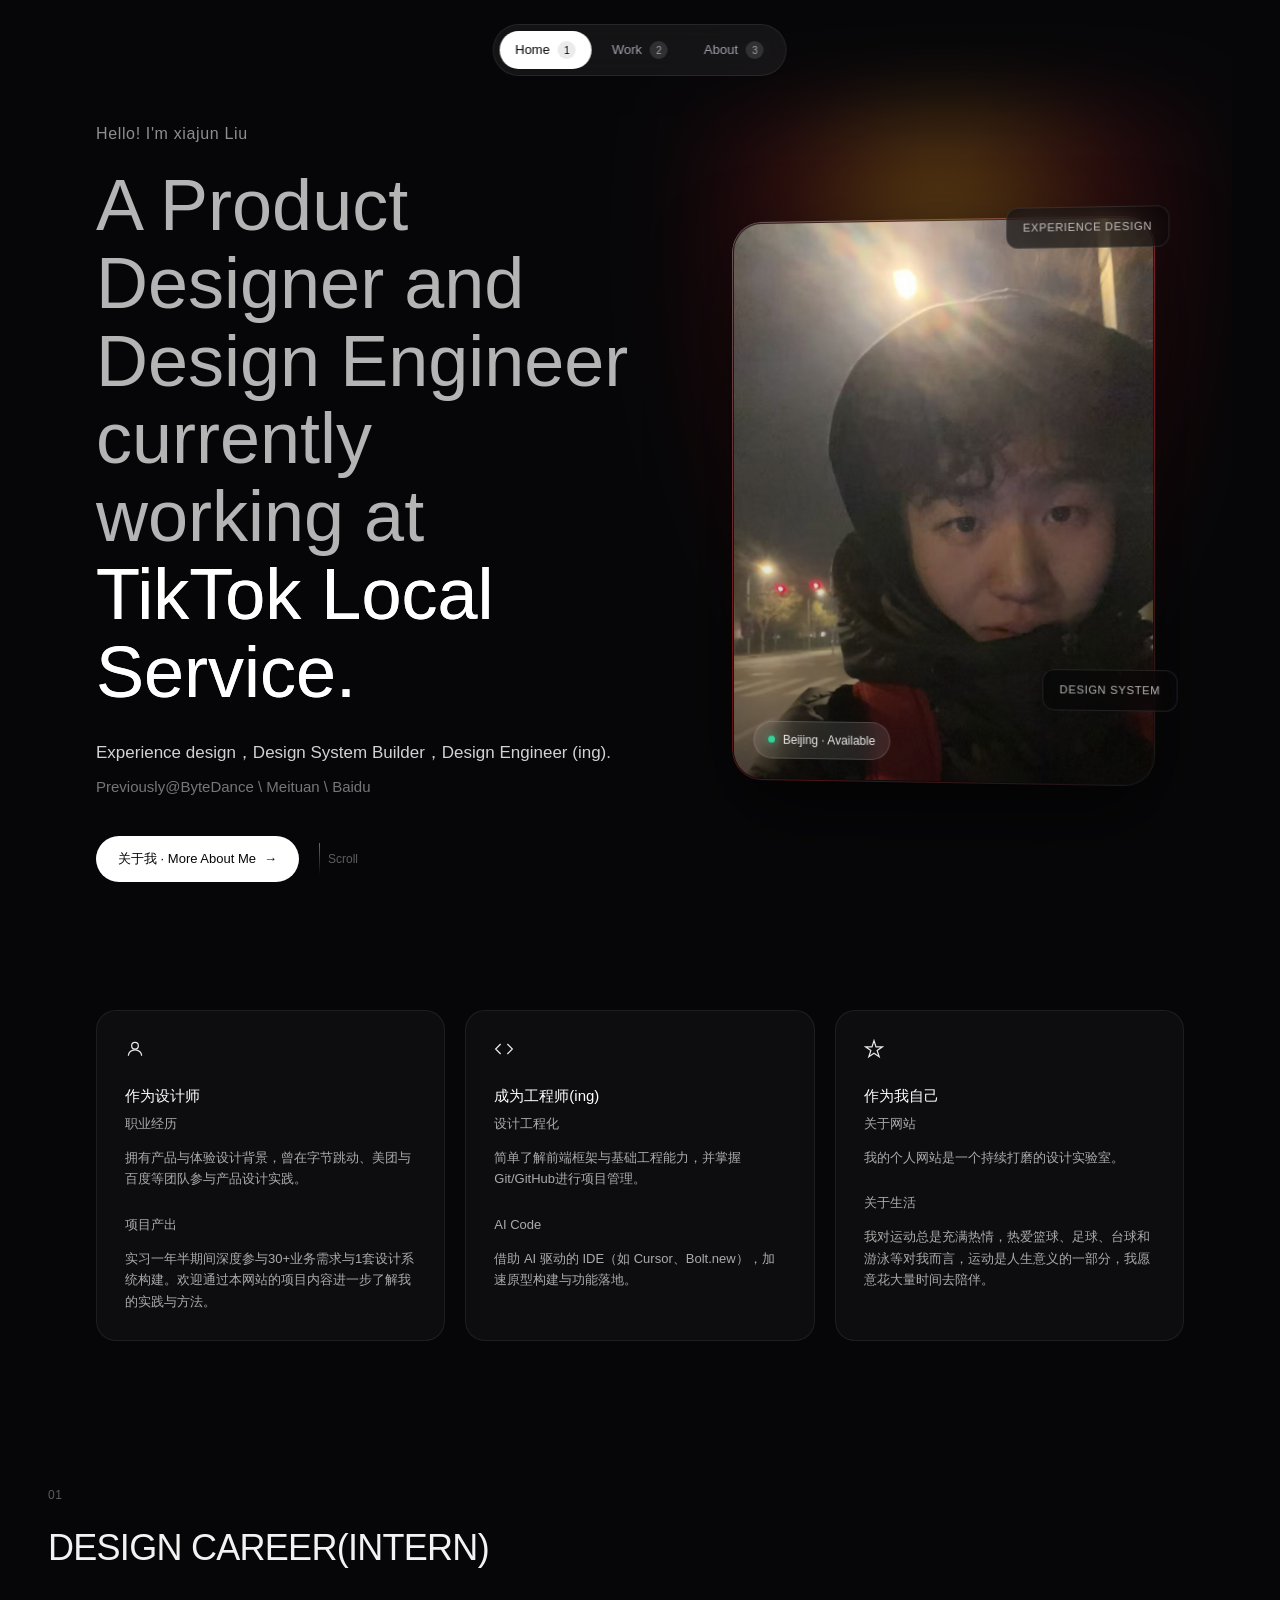
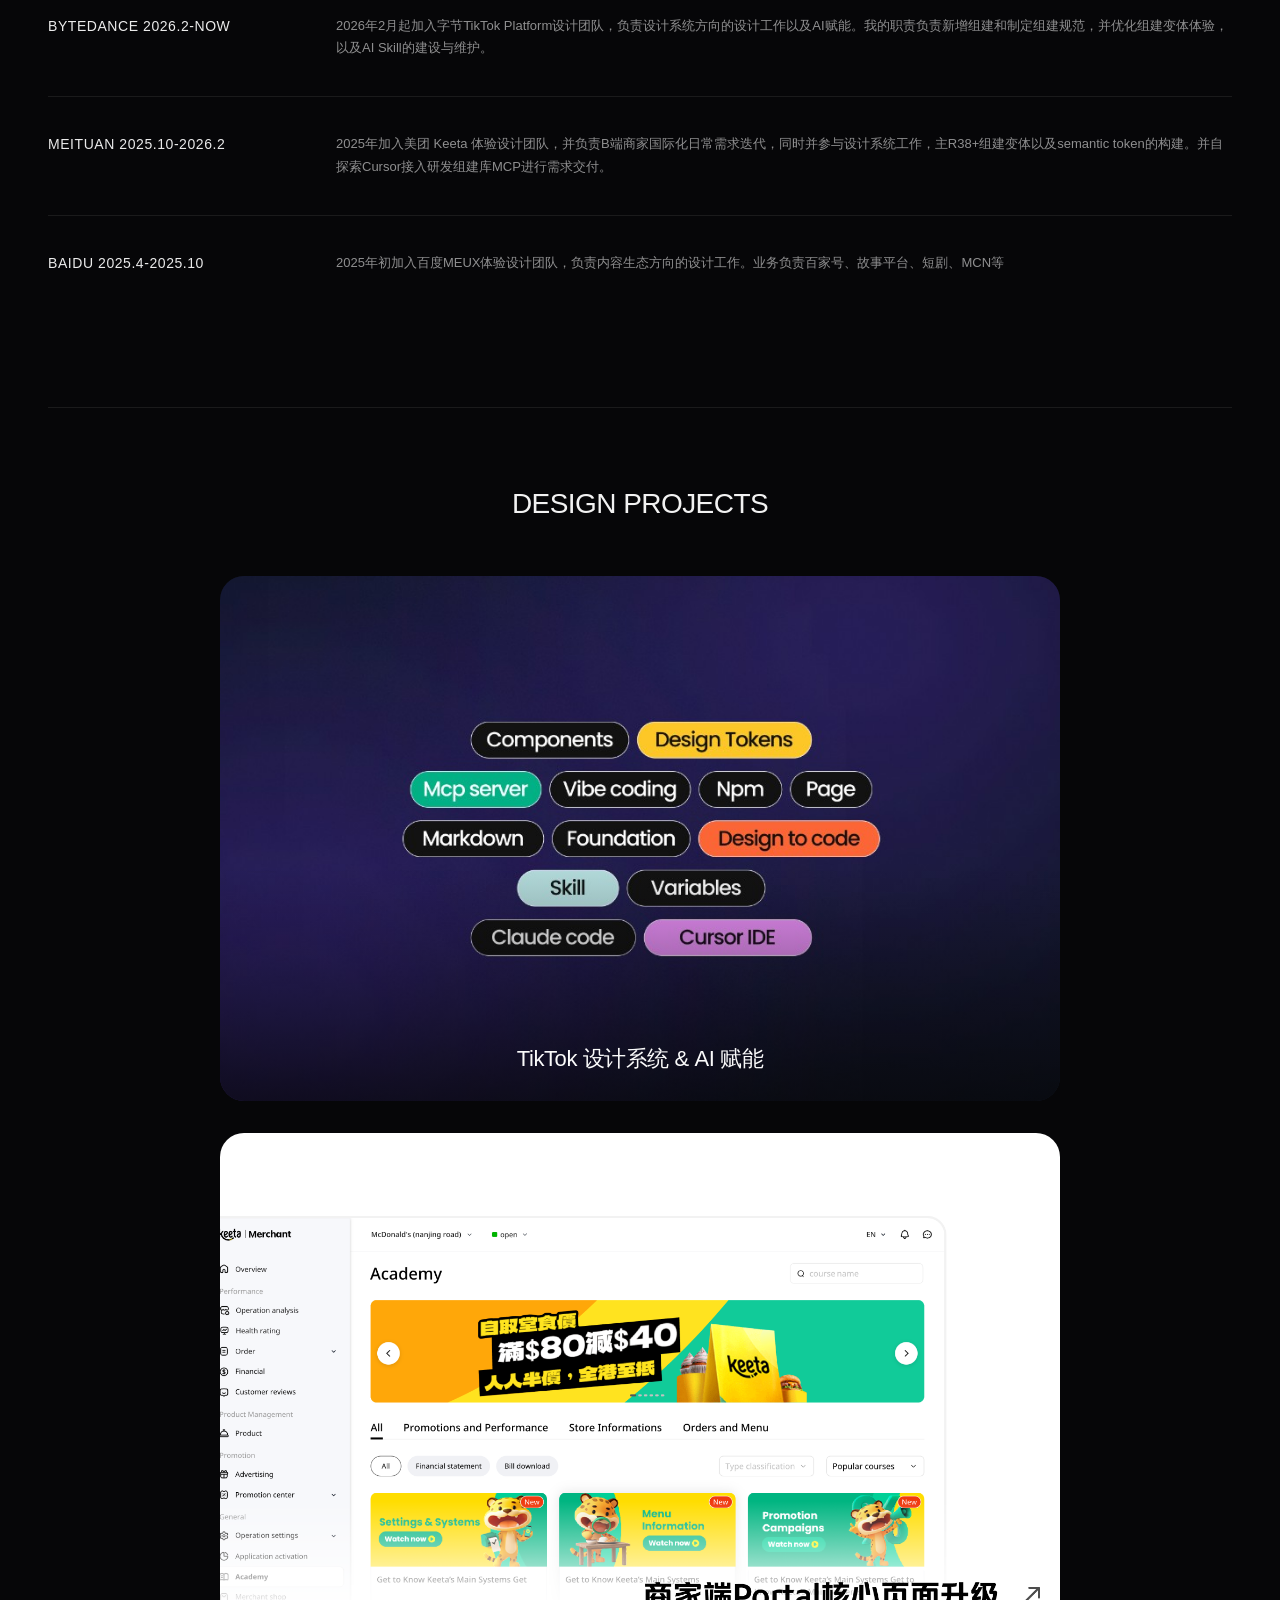
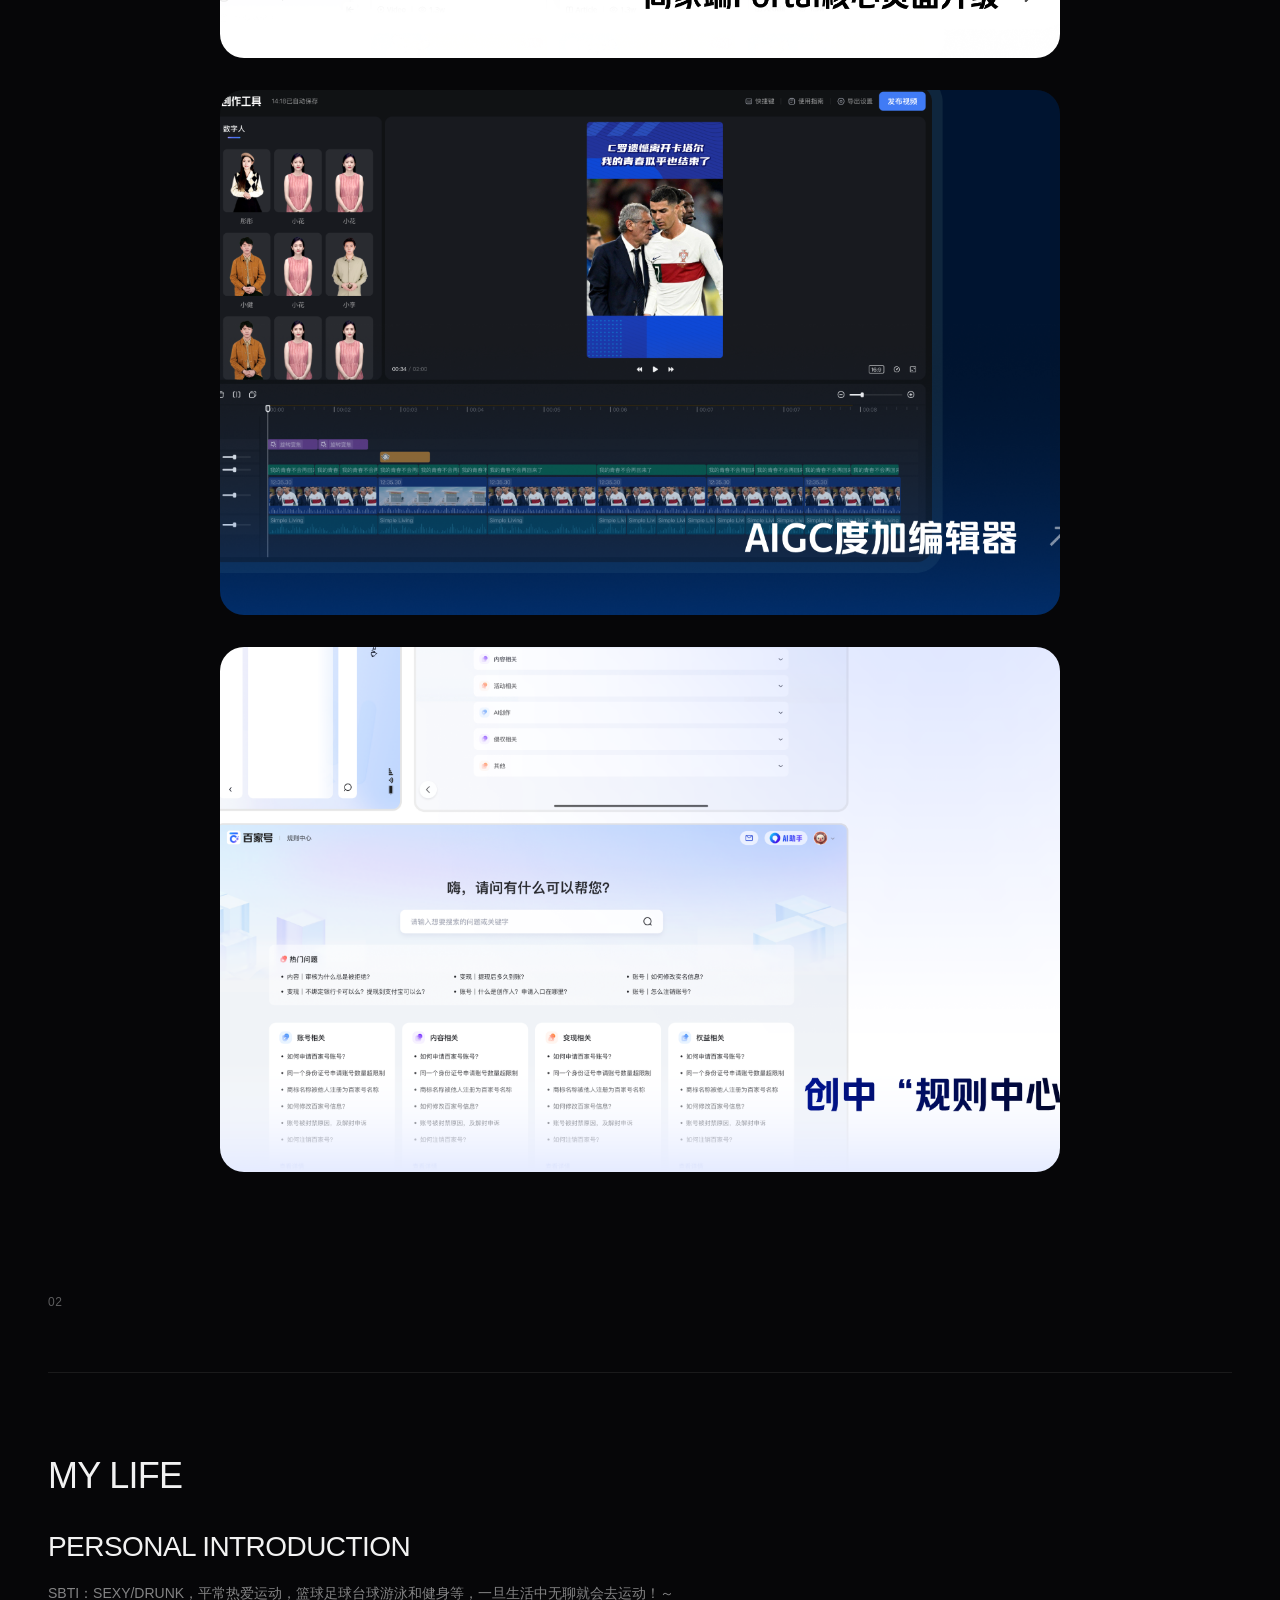
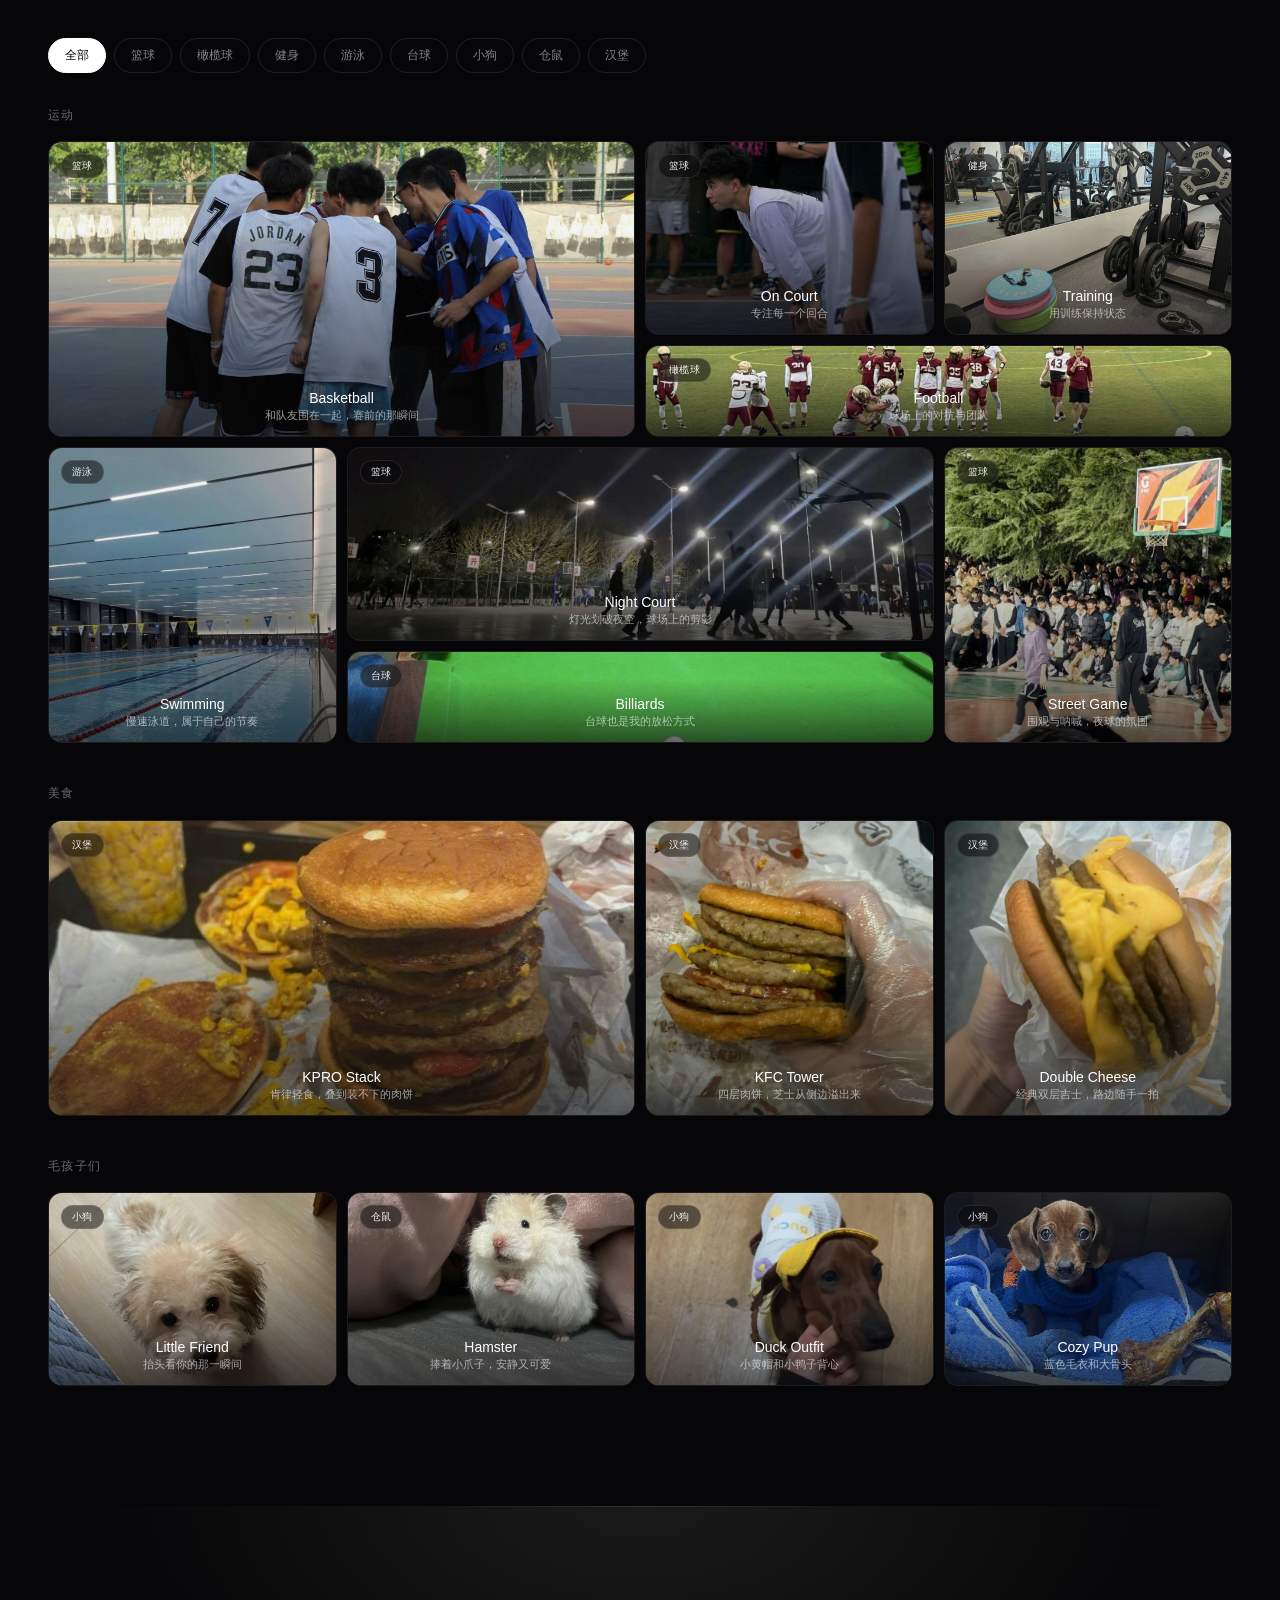
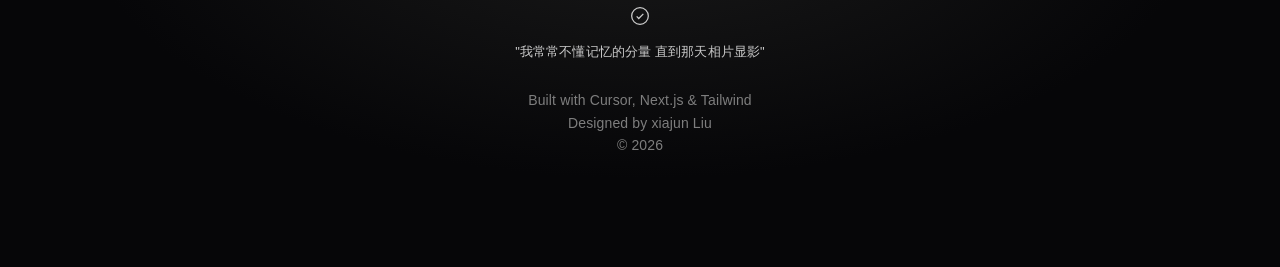
==== commit 3aab0c9b: "update footer quote" ====
--- a/index.html
+++ b/index.html
@@ -788,6 +788,13 @@
         box-shadow 0.3s;
       transition-delay: calc(var(--i, 0) * 0.08s);
       isolation: isolate;
+      cursor: pointer;
+      text-align: left;
+      padding: 0;
+      font: inherit;
+      color: inherit;
+      -webkit-appearance: none;
+      appearance: none;
     }
 
     .work-project-card.visible {
@@ -861,6 +868,90 @@
       .work-project-title-wrap {
         padding: 20px 24px;
       }
+    }
+
+    /* ── Work Project Modal ── */
+    .work-modal {
+      position: fixed;
+      inset: 0;
+      z-index: 210;
+      display: flex;
+      align-items: center;
+      justify-content: center;
+      padding: 24px;
+      background: rgba(6, 6, 8, 0.88);
+      backdrop-filter: blur(18px);
+      opacity: 0;
+      visibility: hidden;
+      transition: opacity 0.35s, visibility 0.35s;
+    }
+
+    .work-modal.open {
+      opacity: 1;
+      visibility: visible;
+    }
+
+    .work-modal-inner {
+      position: relative;
+      width: min(100%, 420px);
+      padding: 40px 32px 36px;
+      border-radius: 24px;
+      border: 1px solid rgba(255, 255, 255, 0.08);
+      background: radial-gradient(120% 100% at 50% 0%, rgba(255, 255, 255, 0.06) 0%, rgba(255, 255, 255, 0.02) 42%, rgba(6, 6, 8, 0.96) 100%);
+      text-align: center;
+      transform: scale(0.94) translateY(8px);
+      transition: transform 0.4s cubic-bezier(0.16, 1, 0.3, 1);
+    }
+
+    .work-modal.open .work-modal-inner {
+      transform: scale(1) translateY(0);
+    }
+
+    .work-modal-close {
+      position: absolute;
+      top: 14px;
+      right: 14px;
+      width: 32px;
+      height: 32px;
+      border: 1px solid rgba(255, 255, 255, 0.1);
+      border-radius: 999px;
+      background: rgba(255, 255, 255, 0.04);
+      color: rgba(255, 255, 255, 0.7);
+      font-size: 20px;
+      line-height: 1;
+      cursor: pointer;
+      transition: background 0.2s, border-color 0.2s;
+    }
+
+    .work-modal-close:hover {
+      background: rgba(255, 255, 255, 0.08);
+      border-color: rgba(255, 255, 255, 0.16);
+    }
+
+    .work-modal-art {
+      width: min(100%, 220px);
+      margin: 0 auto 24px;
+      color: rgba(255, 255, 255, 0.82);
+    }
+
+    .work-modal-art svg {
+      display: block;
+      width: 100%;
+      height: auto;
+    }
+
+    .work-modal-title {
+      font-size: clamp(18px, 3vw, 22px);
+      font-weight: 500;
+      letter-spacing: 0.02em;
+      color: rgba(255, 255, 255, 0.95);
+      margin-bottom: 8px;
+    }
+
+    .work-modal-subtitle {
+      font-size: 13px;
+      color: rgba(255, 255, 255, 0.45);
+      line-height: 1.5;
     }
 
     /* ── Life Gallery ── */
@@ -1505,6 +1596,32 @@
         <h3 id="life-lightbox-title"></h3>
         <p id="life-lightbox-caption"></p>
       </div>
+    </div>
+  </div>
+
+  <div class="work-modal" id="work-modal" aria-hidden="true" role="dialog" aria-labelledby="work-modal-title">
+    <div class="work-modal-inner">
+      <button class="work-modal-close" id="work-modal-close" type="button" aria-label="关闭">×</button>
+      <div class="work-modal-art" aria-hidden="true">
+        <svg viewBox="0 0 220 160" fill="none" xmlns="http://www.w3.org/2000/svg">
+          <rect x="28" y="118" width="164" height="8" rx="4" fill="currentColor" opacity="0.12"/>
+          <path d="M44 118V92" stroke="currentColor" stroke-width="2" stroke-linecap="round" opacity="0.35"/>
+          <path d="M176 118V92" stroke="currentColor" stroke-width="2" stroke-linecap="round" opacity="0.35"/>
+          <rect x="36" y="72" width="148" height="20" rx="6" stroke="currentColor" stroke-width="2" opacity="0.55"/>
+          <path d="M52 72L68 52H152L168 72" stroke="currentColor" stroke-width="2" stroke-linejoin="round" opacity="0.55"/>
+          <path d="M78 52V38M110 52V34M142 52V38" stroke="currentColor" stroke-width="2" stroke-linecap="round" opacity="0.35"/>
+          <path d="M62 98H158" stroke="currentColor" stroke-width="2" stroke-linecap="round" opacity="0.25"/>
+          <path d="M88 98V82M132 98V82" stroke="currentColor" stroke-width="2" stroke-linecap="round" opacity="0.25"/>
+          <path d="M98 34H122" stroke="currentColor" stroke-width="2.5" stroke-linecap="round"/>
+          <circle cx="98" cy="34" r="3" fill="currentColor"/>
+          <circle cx="122" cy="34" r="3" fill="currentColor"/>
+          <path d="M54 126H166" stroke="currentColor" stroke-width="1.5" stroke-linecap="round" stroke-dasharray="5 7" opacity="0.28"/>
+          <path d="M92 24L98 34L112 34L118 24" stroke="#F5A623" stroke-width="2" stroke-linejoin="round"/>
+          <rect x="92" y="18" width="26" height="8" rx="2" fill="#F5A623" opacity="0.9"/>
+        </svg>
+      </div>
+      <h3 class="work-modal-title" id="work-modal-title">Under construction</h3>
+      <p class="work-modal-subtitle" id="work-modal-subtitle"></p>
     </div>
   </div>
 
@@ -1931,7 +2048,7 @@
     }
   ],
   "footer": {
-    "quote": "保持内心平静",
+    "quote": "我常常不懂记忆的分量 直到那天相片显影",
     "builtWith": "Built with Cursor, Next.js & Tailwind",
     "designedBy": "Designed by xiajun Liu",
     "copyright": "© 2026",
@@ -2004,7 +2121,41 @@
       renderFooter(data.footer);
       setupInteractions(data);
       setupLifeGallery();
+      setupWorkProjectModal();
       document.getElementById('home')?.classList.add('visible');
+    }
+
+    function setupWorkProjectModal() {
+      const modal = document.getElementById('work-modal');
+      const closeBtn = document.getElementById('work-modal-close');
+      const subtitle = document.getElementById('work-modal-subtitle');
+
+      function openModal(title) {
+        subtitle.textContent = title || '';
+        modal.classList.add('open');
+        modal.setAttribute('aria-hidden', 'false');
+        document.body.style.overflow = 'hidden';
+      }
+
+      function closeModal() {
+        modal.classList.remove('open');
+        modal.setAttribute('aria-hidden', 'true');
+        document.body.style.overflow = '';
+      }
+
+      document.querySelectorAll('.work-project-card').forEach(card => {
+        card.addEventListener('click', () => {
+          openModal(card.dataset.projectTitle || '');
+        });
+      });
+
+      closeBtn?.addEventListener('click', closeModal);
+      modal?.addEventListener('click', e => {
+        if (e.target === modal) closeModal();
+      });
+      document.addEventListener('keydown', e => {
+        if (e.key === 'Escape' && modal?.classList.contains('open')) closeModal();
+      });
     }
 
     function setupLifeGallery() {
@@ -2172,12 +2323,8 @@
           ${projects.map((item, i) => {
             const align = item.titleAlign === 'center' ? ' data-align="center"' : '';
             const noTitle = item.showTitle === false ? ' data-no-title="true"' : '';
-            const tag = item.href
-              ? `<a class="work-project-card"${align}${noTitle} href="${item.href}" target="_blank" rel="noopener" style="--i:${i}">`
-              : `<article class="work-project-card"${align}${noTitle} style="--i:${i}">`;
-            const endTag = item.href ? '</a>' : '</article>';
             return `
-              ${tag}
+              <button type="button" class="work-project-card"${align}${noTitle} style="--i:${i}" data-project-title="${item.title}">
                 <img src="${item.image}" alt="${item.title}" loading="lazy" />
                 <div class="work-project-overlay"></div>
                 ${item.showTitle !== false ? `
@@ -2185,7 +2332,7 @@
                   <h3 class="work-project-title">${item.title}</h3>
                 </div>
                 ` : ''}
-              ${endTag}
+              </button>
             `;
           }).join('')}
           </div>
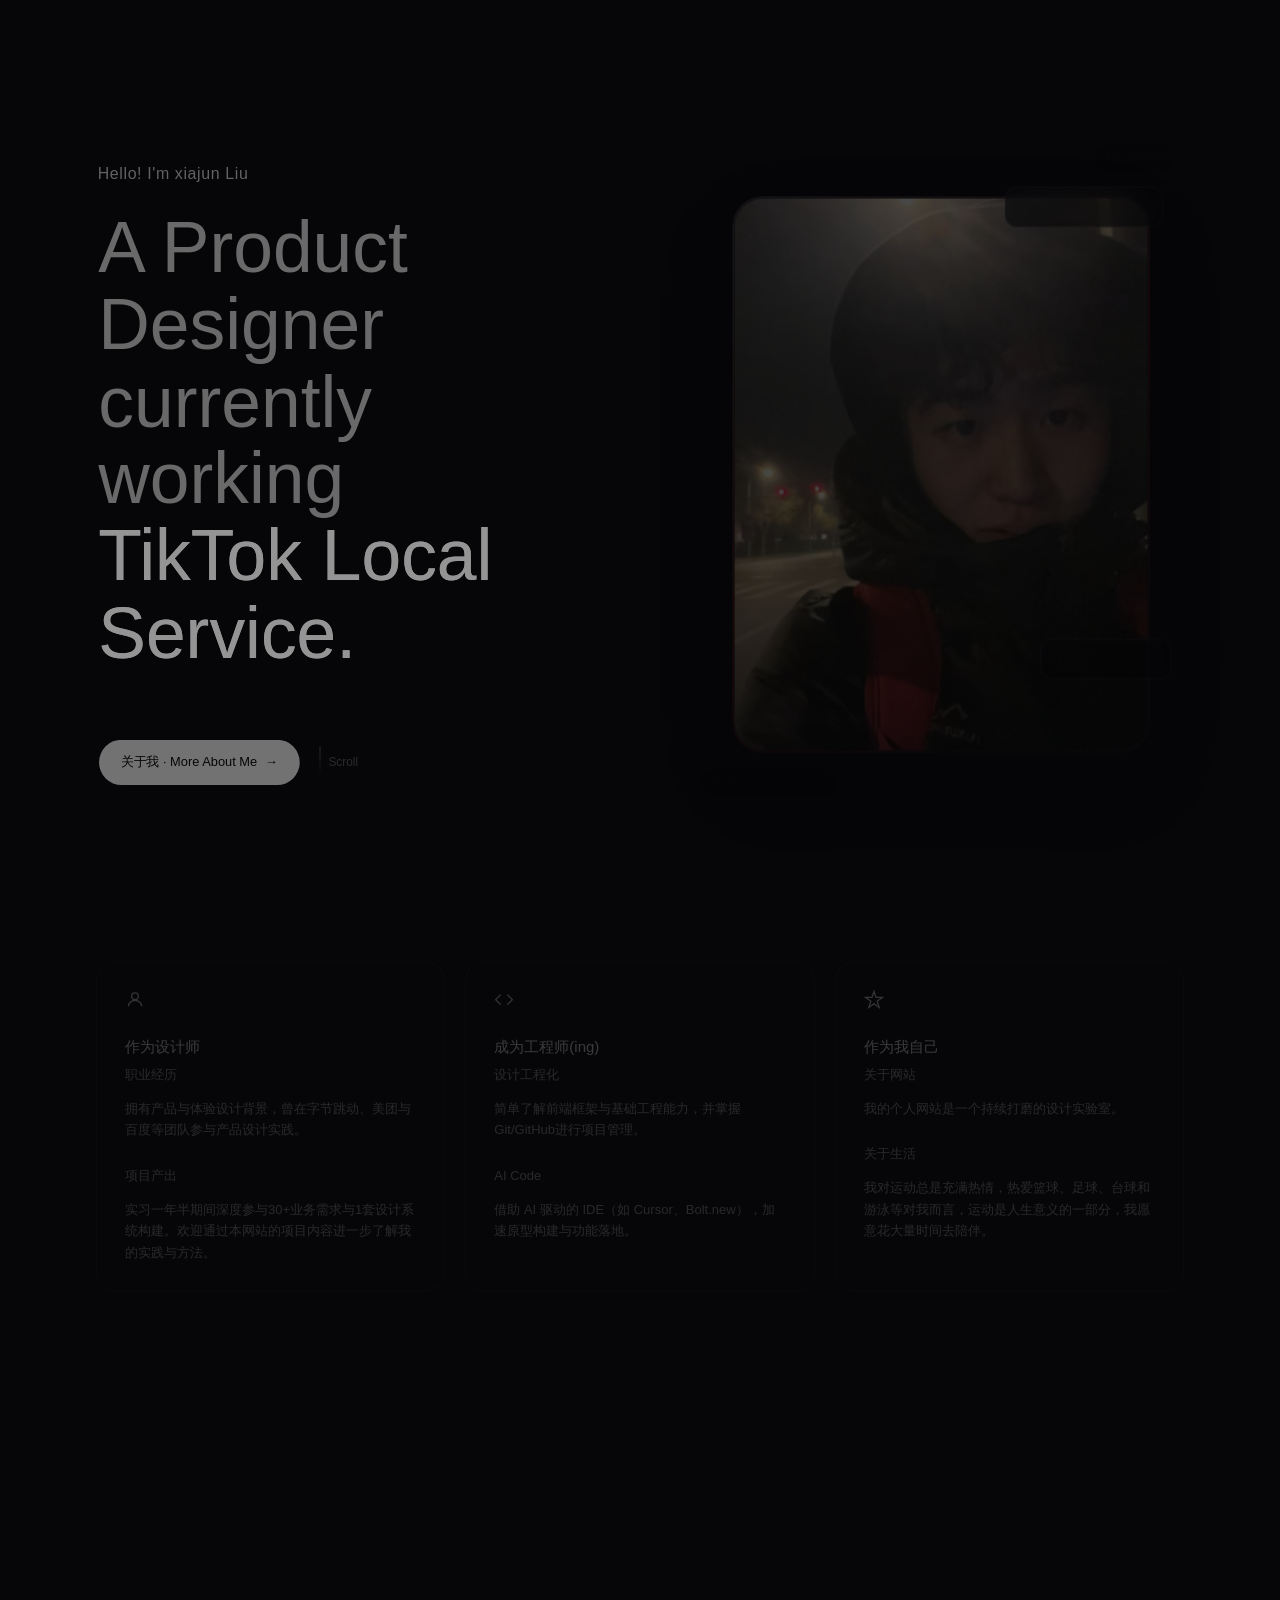
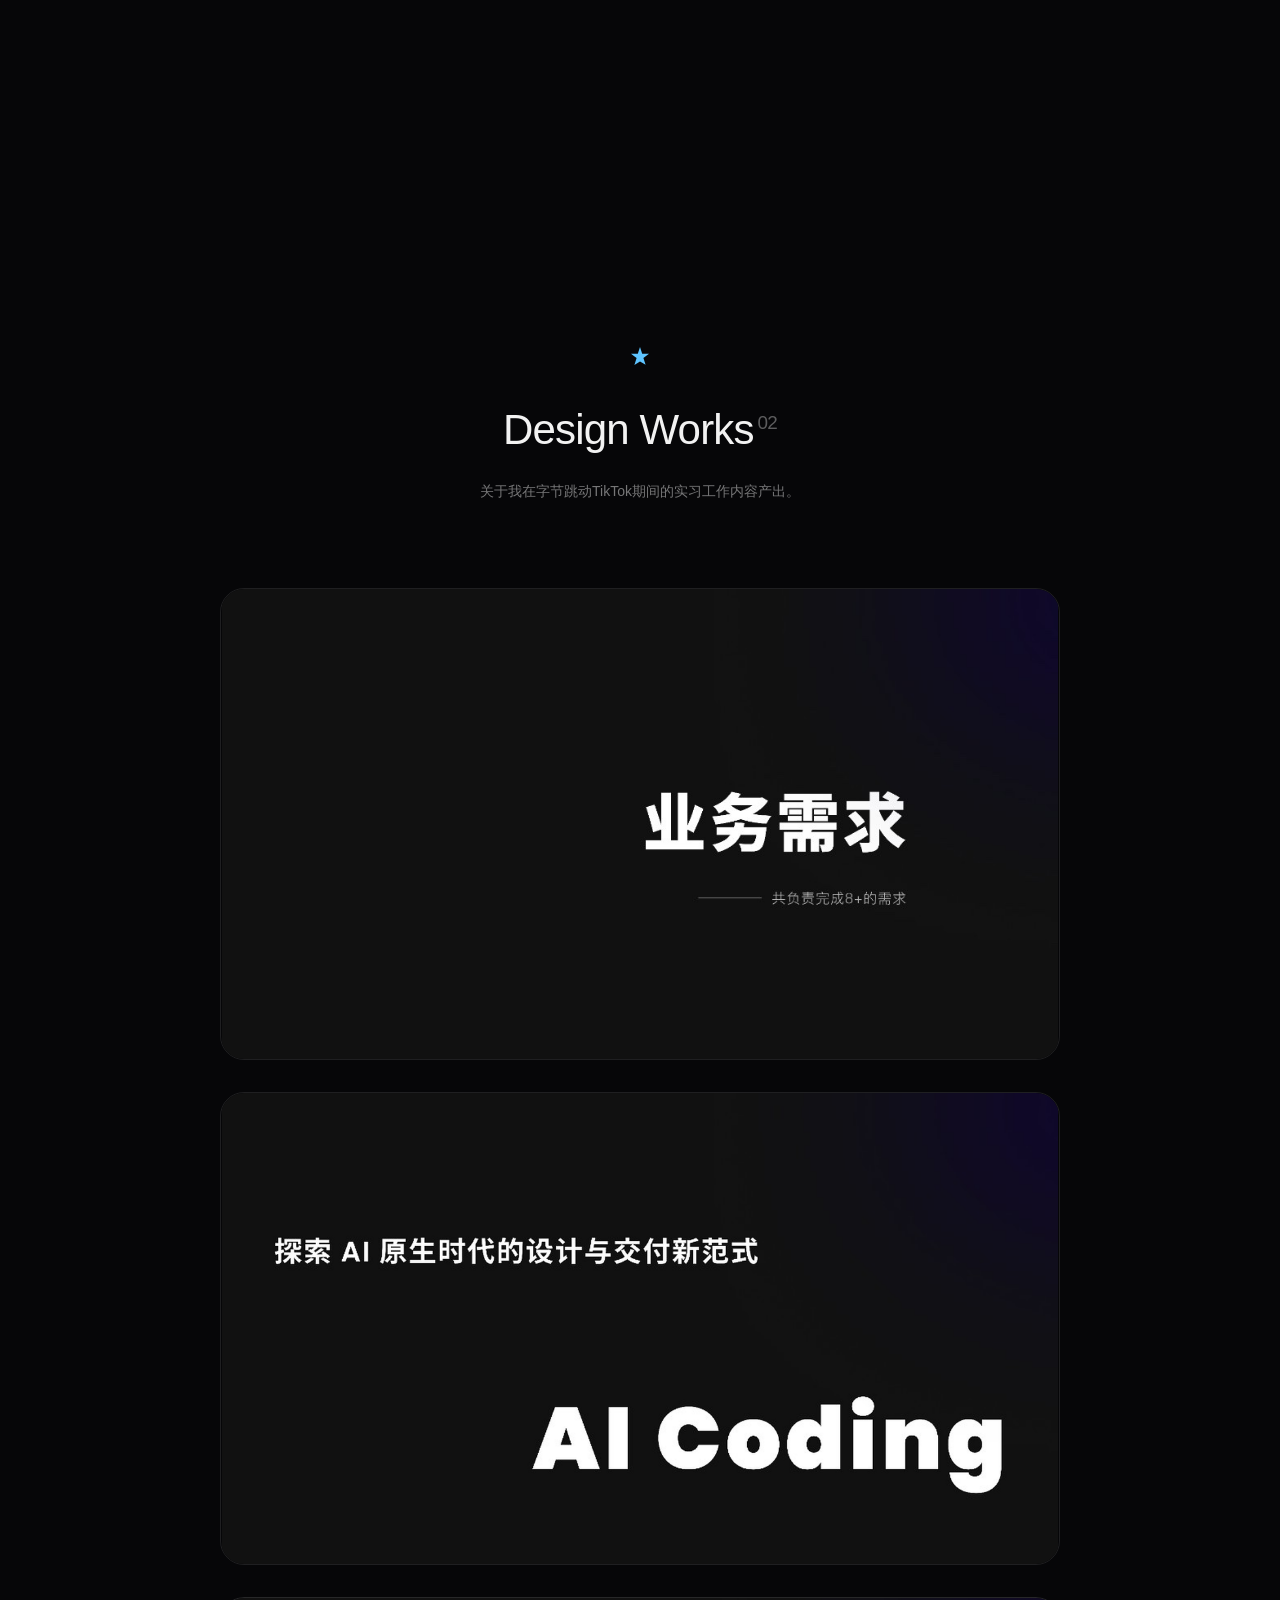
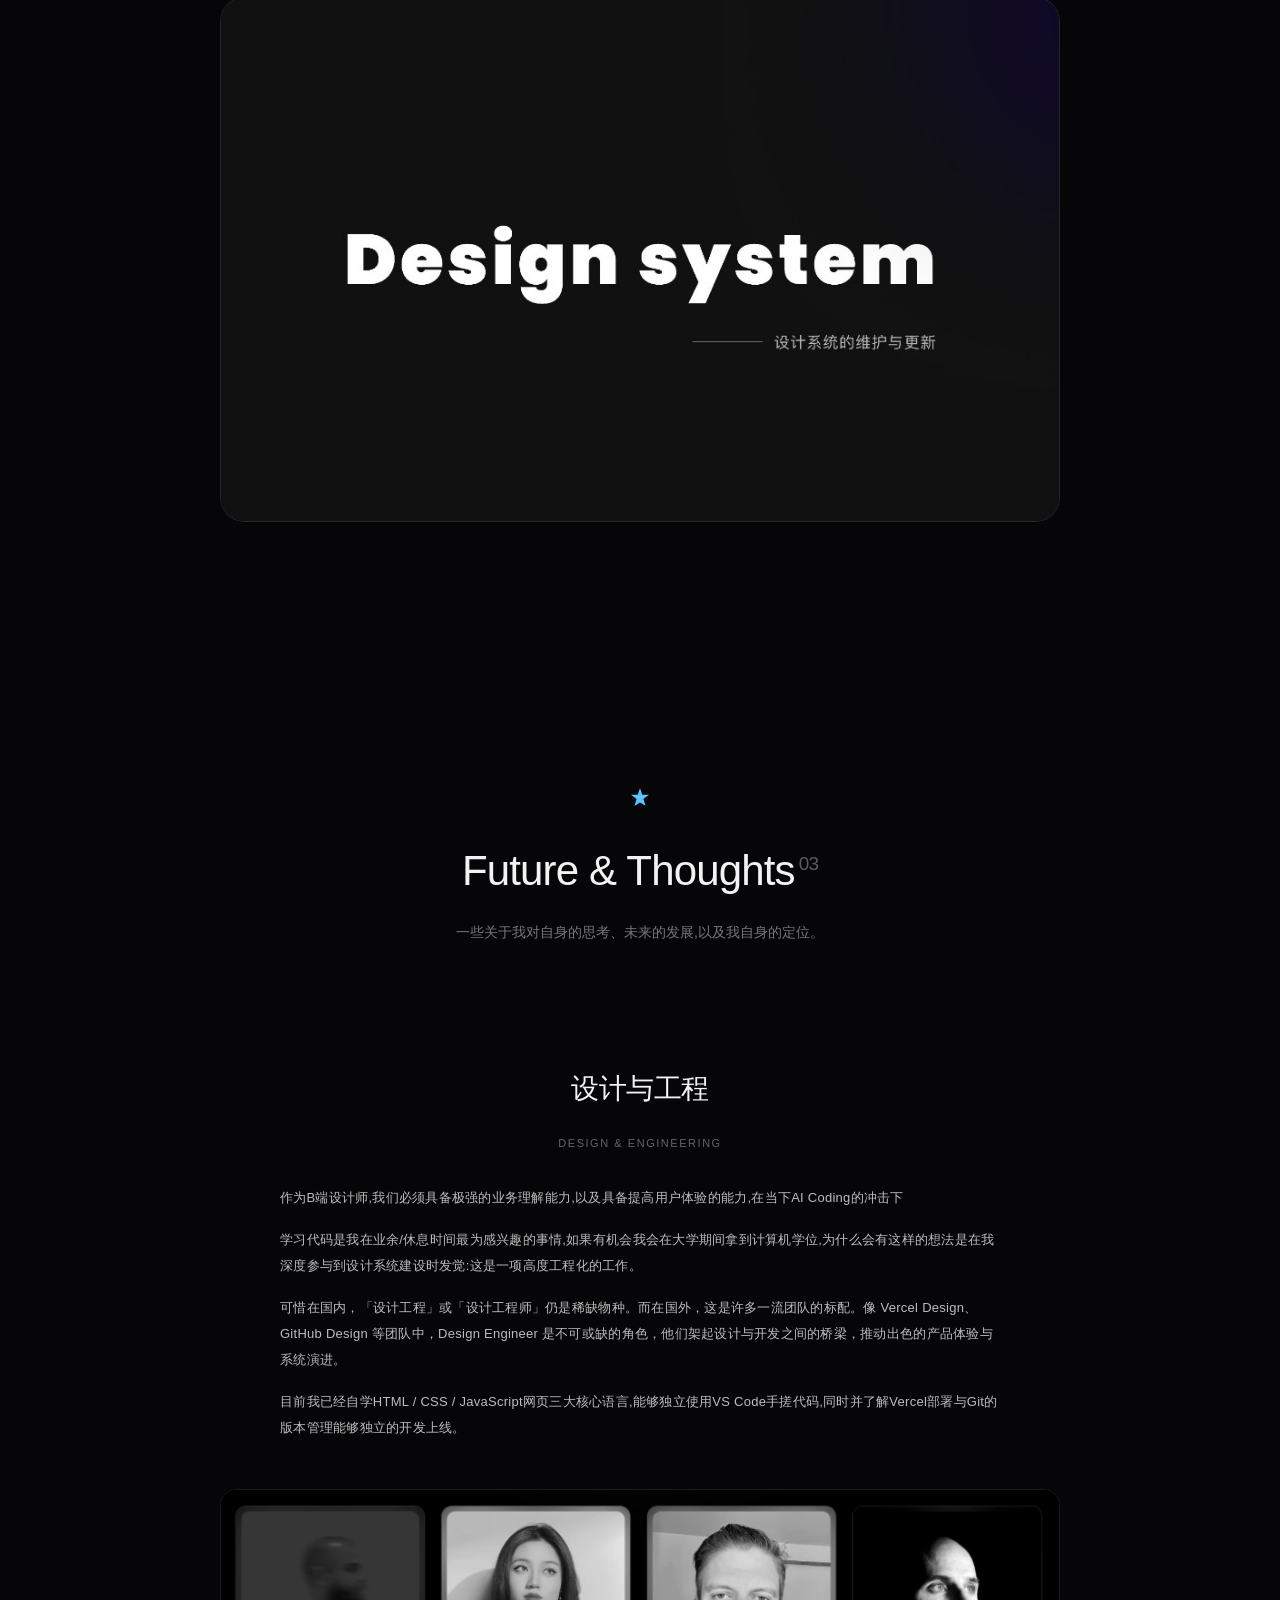
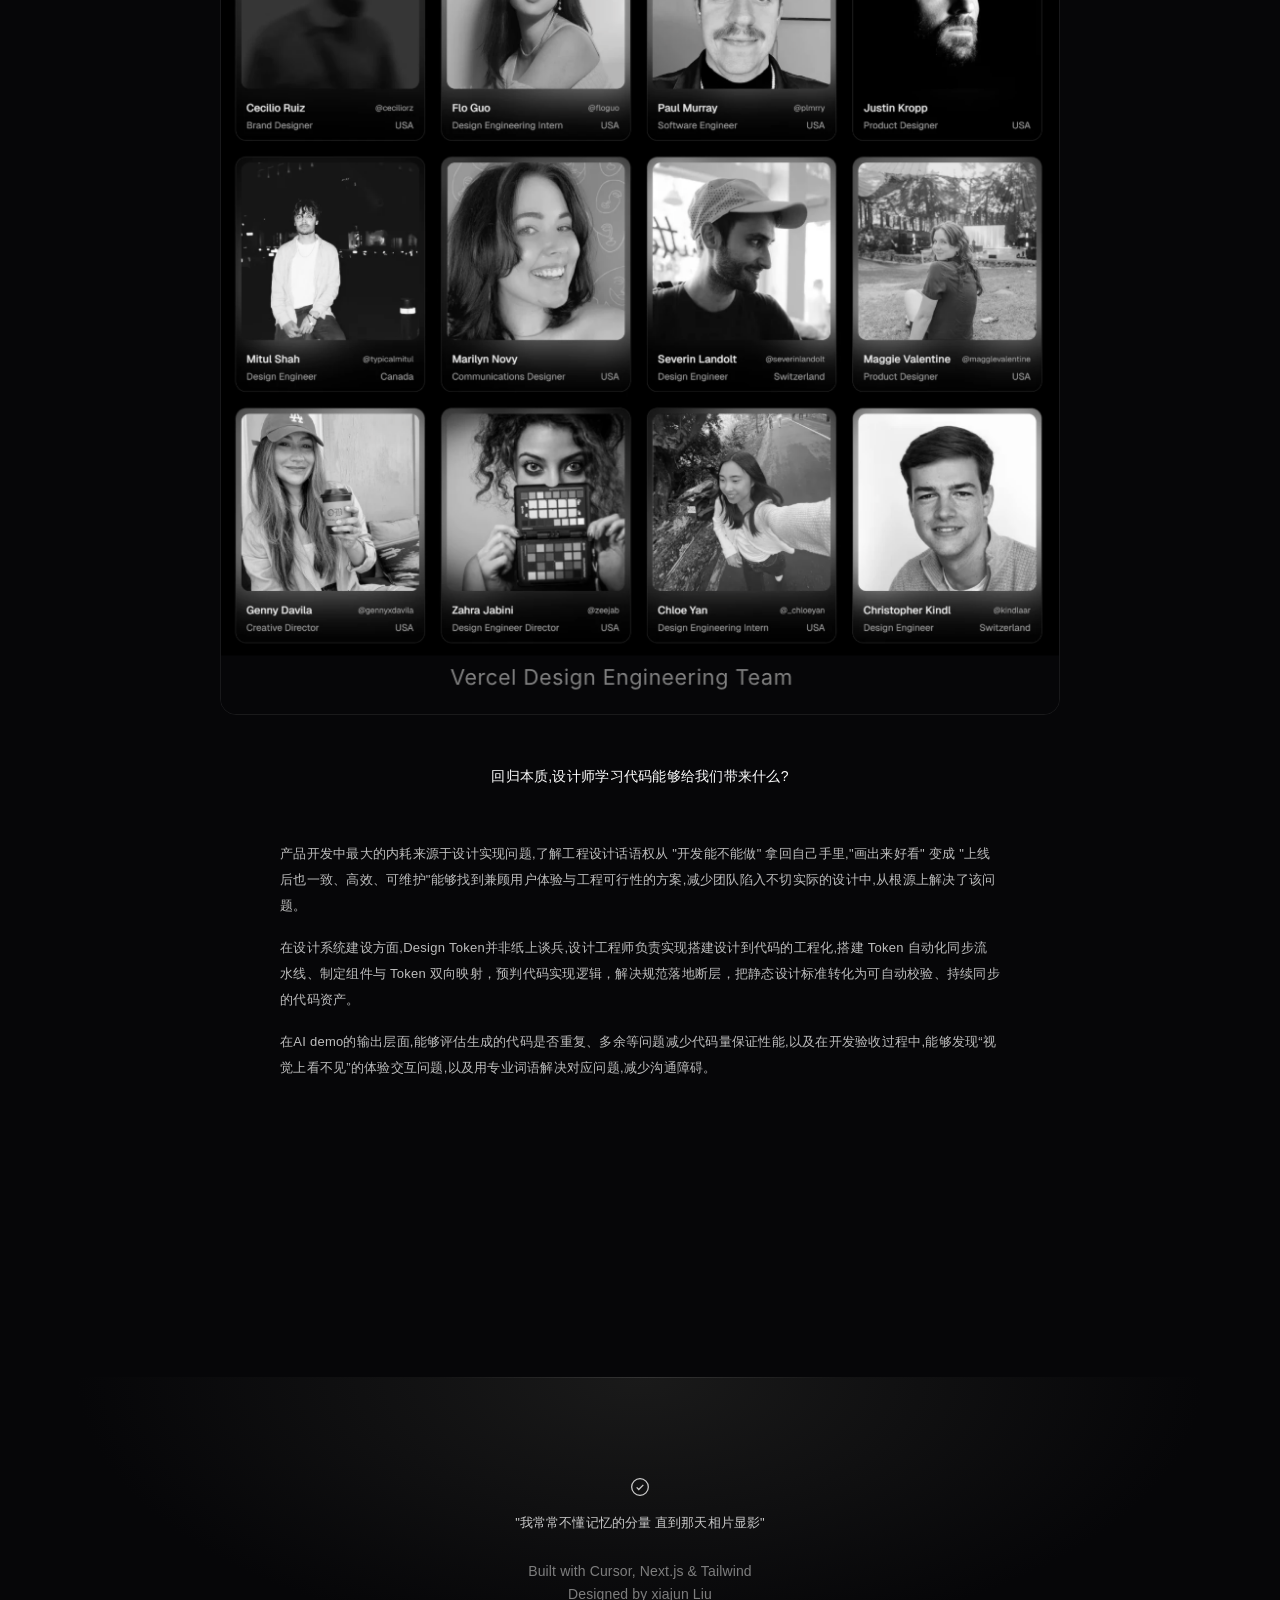
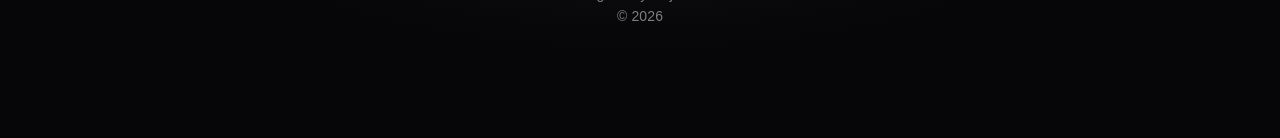
==== commit 5da37155: "更新案例页与首页资源：设计系统、TTLS、AI Coding" ====
--- a/index.html
+++ b/index.html
@@ -4,6 +4,8 @@
   <meta charset="UTF-8" />
   <meta name="viewport" content="width=device-width, initial-scale=1.0" />
   <title>xiajun Liu.design</title>
+  <link rel="icon" href="./assets/favicon.jpg" type="image/jpeg" />
+  <link rel="apple-touch-icon" href="./assets/favicon.jpg" />
   <style>
     :root {
       --bg: #060608;
@@ -54,6 +56,15 @@
       left: 50%;
       transform: translateX(-50%);
       z-index: 100;
+      opacity: 0;
+      visibility: hidden;
+      pointer-events: none;
+    }
+
+    .nav-wrapper.is-visible {
+      opacity: 1;
+      visibility: visible;
+      pointer-events: auto;
     }
 
     .nav {
@@ -124,7 +135,7 @@
     }
 
     #sections-container {
-      padding-top: 24px;
+      padding-top: clamp(80px, 11vw, 128px);
       background-color: var(--bg);
     }
 
@@ -167,97 +178,7 @@
       isolation: isolate;
     }
 
-    .hero-photo-fx {
-      position: absolute;
-      inset: 0;
-      border-radius: 28px;
-      overflow: hidden;
-      pointer-events: none;
-      z-index: 0;
-    }
-
-    .hero-visual-bg {
-      position: absolute;
-      inset: -35% -28% 0;
-      pointer-events: none;
-      z-index: 0;
-      overflow: hidden;
-    }
-
-    .hero-orb {
-      position: absolute;
-      border-radius: 50%;
-      filter: blur(80px);
-      opacity: 0.45;
-      animation: orbFloat 12s ease-in-out infinite;
-    }
-
-    .hero-orb-1 {
-      width: 320px;
-      height: 320px;
-      top: -6%;
-      right: 0;
-      background: radial-gradient(circle, rgba(232, 34, 42, 0.28) 0%, transparent 70%);
-    }
-
-    .hero-orb-2 {
-      width: 280px;
-      height: 280px;
-      bottom: 8%;
-      left: -8%;
-      background: radial-gradient(circle, rgba(245, 166, 35, 0.18) 0%, transparent 70%);
-      animation-delay: -4s;
-    }
-
-    .hero-orb-3 {
-      width: 220px;
-      height: 220px;
-      top: 36%;
-      left: 28%;
-      background: radial-gradient(circle, rgba(255, 255, 255, 0.05) 0%, transparent 70%);
-      animation-delay: -7s;
-    }
-
-    @keyframes orbFloat {
-      0%, 100% { transform: translate(0, 0) scale(1); }
-      50% { transform: translate(24px, -18px) scale(1.06); }
-    }
-
-    .hero-light-overlay {
-      position: absolute;
-      inset: 0;
-      pointer-events: none;
-      z-index: 0;
-      overflow: hidden;
-    }
-
-    .hero-light-veil {
-      position: absolute;
-      inset: 0;
-      background: radial-gradient(ellipse 75% 60% at 50% 18%, rgba(255, 255, 255, 0.08) 0%, transparent 62%);
-    }
-
-    .hero-light-glow {
-      position: absolute;
-      width: 360px;
-      height: 360px;
-      top: -4%;
-      left: 50%;
-      transform: translateX(-50%);
-      border-radius: 50%;
-      filter: blur(90px);
-      background: radial-gradient(circle, rgba(255, 255, 255, 0.16) 0%, rgba(255, 255, 255, 0.04) 42%, transparent 72%);
-      animation: heroLightDrift 14s ease-in-out infinite;
-    }
-
-    @keyframes heroLightDrift {
-      0%, 100% { transform: translateX(-50%) scale(1); opacity: 0.78; }
-      50% { transform: translateX(calc(-50% - 10px)) scale(1.05); opacity: 1; }
-    }
-
     .hero-grid {
-      position: relative;
-      z-index: 1;
       display: grid;
       grid-template-columns: 1.05fr 0.95fr;
       gap: clamp(32px, 5vw, 72px);
@@ -279,6 +200,219 @@
       display: flex;
       flex-direction: column;
       gap: 0;
+      position: relative;
+    }
+
+    /* ── Design System Auto-Assembly ── */
+    .hero-asm-grid {
+      position: absolute;
+      inset: -32px -40px -24px -24px;
+      pointer-events: none;
+      z-index: 0;
+      background-image:
+        linear-gradient(rgba(96, 165, 250, 0.08) 1px, transparent 1px),
+        linear-gradient(90deg, rgba(96, 165, 250, 0.08) 1px, transparent 1px);
+      background-size: 24px 24px;
+      border: 1px dashed rgba(96, 165, 250, 0.18);
+      border-radius: 4px;
+      opacity: 0;
+    }
+
+    .hero-asm-wrap {
+      position: relative;
+      z-index: 1;
+    }
+
+    .hero-asm-wrap--headline {
+      margin-bottom: 28px;
+    }
+
+    .hero-asm-wrap--photo {
+      position: relative;
+      width: min(100%, 420px);
+      margin: 0 auto;
+    }
+
+    .asm-dim-line {
+      position: absolute;
+      pointer-events: none;
+      background: rgba(52, 211, 153, 0.6);
+    }
+
+    .asm-dim-line--h {
+      height: 1px;
+      transform-origin: 50% 50%;
+    }
+
+    .asm-dim-line--v {
+      width: 1px;
+      transform-origin: 50% 50%;
+    }
+
+    .asm-dim-line--ext-top {
+      top: -34px;
+      left: 18%;
+      width: 64%;
+    }
+
+    .asm-dim-line--ext-right {
+      right: -42px;
+      top: 22%;
+      height: 56%;
+    }
+
+    .asm-dim-line--ext-bottom {
+      bottom: -30px;
+      left: 10%;
+      width: 45%;
+    }
+
+    [data-asm-photo] .asm-token-pill--tr {
+      top: -26px;
+      right: 0;
+    }
+
+    [data-asm-photo] .asm-token-pill--tl {
+      top: -28px;
+      left: -6px;
+      right: auto;
+    }
+
+    [data-asm-photo] .asm-measure--bottom {
+      bottom: -22px;
+      right: 8px;
+      left: auto;
+    }
+
+    .hero-asm-chrome {
+      position: absolute;
+      pointer-events: none;
+      z-index: 2;
+    }
+
+    [data-hero-content] {
+      position: relative;
+      z-index: 1;
+    }
+
+    .asm-bounds {
+      position: absolute;
+      inset: 0;
+      border: 1px dashed rgba(52, 211, 153, 0.55);
+      border-radius: 4px;
+      box-shadow: 0 0 0 1px rgba(96, 165, 250, 0.06) inset;
+    }
+
+    .asm-bounds::before,
+    .asm-bounds::after {
+      content: '';
+      position: absolute;
+      background: rgba(52, 211, 153, 0.7);
+    }
+
+    .asm-bounds::before {
+      top: -1px;
+      left: 12px;
+      right: 12px;
+      height: 1px;
+    }
+
+    .asm-bounds::after {
+      left: -1px;
+      top: 10px;
+      bottom: 10px;
+      width: 1px;
+    }
+
+    .asm-corner {
+      position: absolute;
+      width: 10px;
+      height: 10px;
+      border-color: rgba(96, 165, 250, 0.85);
+      border-style: solid;
+      border-width: 0;
+    }
+
+    .asm-corner--tl { top: -1px; left: -1px; border-top-width: 2px; border-left-width: 2px; }
+    .asm-corner--tr { top: -1px; right: -1px; border-top-width: 2px; border-right-width: 2px; }
+    .asm-corner--bl { bottom: -1px; left: -1px; border-bottom-width: 2px; border-left-width: 2px; }
+    .asm-corner--br { bottom: -1px; right: -1px; border-bottom-width: 2px; border-right-width: 2px; }
+
+    .asm-measure {
+      position: absolute;
+      font-family: ui-monospace, SFMono-Regular, Menlo, Monaco, Consolas, monospace;
+      font-size: 10px;
+      letter-spacing: 0.04em;
+      color: rgba(52, 211, 153, 0.9);
+      line-height: 1;
+      white-space: nowrap;
+      background: rgba(6, 6, 8, 0.85);
+      padding: 2px 5px;
+      border-radius: 2px;
+    }
+
+    .asm-measure--top { top: -20px; left: 50%; }
+    .asm-measure--right { right: -8px; top: 50%; }
+    .asm-measure--bottom { bottom: -18px; left: 8px; }
+
+    .asm-token-pill {
+      position: absolute;
+      display: inline-flex;
+      align-items: center;
+      gap: 4px;
+      padding: 4px 10px;
+      font-family: ui-monospace, SFMono-Regular, Menlo, Monaco, Consolas, monospace;
+      font-size: 10px;
+      letter-spacing: 0.02em;
+      color: rgba(255, 255, 255, 0.82);
+      background: rgba(6, 6, 8, 0.92);
+      border: 1px solid rgba(96, 165, 250, 0.35);
+      border-radius: 999px;
+      white-space: nowrap;
+      box-shadow: 0 4px 16px rgba(0, 0, 0, 0.35);
+    }
+
+    .asm-token-pill::before {
+      content: '';
+      width: 5px;
+      height: 5px;
+      border-radius: 50%;
+      background: rgba(52, 211, 153, 0.9);
+      box-shadow: 0 0 6px rgba(52, 211, 153, 0.6);
+    }
+
+    .asm-token-pill--tl { top: -28px; right: -8px; }
+    .asm-token-pill--tr { top: 6px; right: -108px; }
+    .asm-token-pill--bl { bottom: -26px; left: -6px; }
+    .asm-token-pill--br { bottom: 4px; right: -92px; }
+
+    .hero-asm-chrome--tag .asm-bounds {
+      border-radius: 12px;
+    }
+
+    .hero-asm-global-tokens {
+      position: absolute;
+      top: -48px;
+      right: 0;
+      display: flex;
+      gap: 8px;
+      flex-wrap: wrap;
+      justify-content: flex-end;
+      max-width: 320px;
+      pointer-events: none;
+      z-index: 3;
+    }
+
+    .hero-asm-global-tokens .asm-token-pill {
+      position: relative;
+      top: auto;
+      right: auto;
+      bottom: auto;
+      left: auto;
+    }
+
+    .hero-asm-content-hidden {
+      visibility: hidden;
     }
 
     .hero-greeting {
@@ -287,9 +421,6 @@
       color: rgba(255, 255, 255, 0.55);
       margin-bottom: 20px;
       letter-spacing: 0.04em;
-      opacity: 0;
-      transform: translateY(16px);
-      animation: heroFadeUp 0.8s ease forwards;
     }
 
     .hero-headline {
@@ -297,7 +428,7 @@
       font-weight: 500;
       line-height: 1.08;
       color: rgba(255, 255, 255, 0.7);
-      margin-bottom: 28px;
+      margin-bottom: 0;
       max-width: 640px;
     }
 
@@ -308,14 +439,7 @@
 
     .hero-headline .line-inner {
       display: block;
-      opacity: 0;
-      transform: translateY(110%);
-      animation: lineReveal 1s cubic-bezier(0.16, 1, 0.3, 1) forwards;
-    }
-
-    .hero-headline .line:nth-child(1) .line-inner { animation-delay: 0.15s; }
-    .hero-headline .line:nth-child(2) .line-inner { animation-delay: 0.28s; }
-    .hero-headline .line:nth-child(3) .line-inner { animation-delay: 0.41s; }
+    }
 
     .hero-headline .highlight {
       color: rgba(255, 255, 255, 1);
@@ -323,32 +447,6 @@
       -webkit-background-clip: text;
       background-clip: text;
     }
-
-    @keyframes lineReveal {
-      to { opacity: 1; transform: translateY(0); }
-    }
-
-    @keyframes heroFadeUp {
-      to { opacity: 1; transform: translateY(0); }
-    }
-
-    #hero-subtitles {
-      display: flex;
-      flex-direction: column;
-      gap: 6px;
-    }
-
-    .hero-subtitle {
-      font-size: clamp(14px, 1.6vw, 17px);
-      color: rgba(255, 255, 255, 0.82);
-      margin-bottom: 0;
-      opacity: 0;
-      transform: translateY(12px);
-      animation: heroFadeUp 0.7s ease forwards;
-    }
-
-    .hero-subtitle:nth-child(1) { animation-delay: 0.55s; }
-    .hero-subtitle:nth-child(2) { animation-delay: 0.68s; color: rgba(255, 255, 255, 0.45); font-size: clamp(13px, 1.4vw, 15px); }
 
     .hero-cta-row {
       display: flex;
@@ -356,8 +454,6 @@
       gap: 20px;
       margin-top: 36px;
       flex-wrap: wrap;
-      opacity: 0;
-      animation: heroFadeUp 0.7s ease 0.82s forwards;
     }
 
     .hero-cta {
@@ -406,31 +502,12 @@
     .hero-photo-frame {
       position: relative;
       z-index: 1;
-      width: min(100%, 420px);
+      width: 100%;
       aspect-ratio: 3 / 4;
       border-radius: 28px;
       transform-style: preserve-3d;
-      opacity: 0;
-      transform: translateY(40px) rotateY(-8deg);
-      animation: photoEnter 1.2s cubic-bezier(0.16, 1, 0.3, 1) 0.3s forwards;
+      transform: rotateY(-4deg);
       will-change: transform;
-    }
-
-    @keyframes photoEnter {
-      to {
-        opacity: 1;
-        transform: translateY(0) rotateY(-4deg);
-      }
-    }
-
-    .hero-photo-glow {
-      position: absolute;
-      inset: -20% -20% 0;
-      background: radial-gradient(ellipse at 50% 20%, rgba(245, 166, 35, 0.35) 0%, rgba(232, 34, 42, 0.15) 40%, transparent 70%);
-      filter: blur(40px);
-      z-index: 0;
-      animation: glowPulse 4s ease-in-out infinite;
-      pointer-events: none;
     }
 
     .hero-photo-white-light {
@@ -442,11 +519,6 @@
       background:
         radial-gradient(ellipse 85% 50% at 50% 0%, rgba(255, 255, 255, 0.18) 0%, transparent 58%),
         linear-gradient(180deg, rgba(255, 255, 255, 0.06) 0%, transparent 38%);
-    }
-
-    @keyframes glowPulse {
-      0%, 100% { opacity: 0.7; transform: scale(1); }
-      50% { opacity: 1; transform: scale(1.05); }
     }
 
     .hero-photo-ring {
@@ -469,7 +541,7 @@
       width: 100%;
       height: 100%;
       object-fit: cover;
-      object-position: center top;
+      object-position: var(--hero-photo-position, center center);
       border-radius: 28px;
       display: block;
       box-shadow:
@@ -484,8 +556,8 @@
       border-radius: 28px;
       background: linear-gradient(
         180deg,
-        rgba(6, 6, 8, 0) 55%,
-        rgba(6, 6, 8, 0.55) 100%
+        rgba(6, 6, 8, 0) 62%,
+        rgba(6, 6, 8, 0.42) 100%
       );
       pointer-events: none;
     }
@@ -505,8 +577,6 @@
       border: 1px solid rgba(255, 255, 255, 0.15);
       border-radius: 999px;
       backdrop-filter: blur(12px);
-      opacity: 0;
-      animation: heroFadeUp 0.6s ease 1s forwards;
     }
 
     .hero-badge-dot {
@@ -535,20 +605,16 @@
       border: 1px solid rgba(255, 255, 255, 0.1);
       border-radius: 12px;
       backdrop-filter: blur(16px);
-      opacity: 0;
-      animation: heroFadeUp 0.6s ease 1.1s forwards;
     }
 
     .hero-float-tag-1 {
       top: -12px;
       right: -16px;
-      animation-delay: 1.15s;
     }
 
     .hero-float-tag-2 {
       bottom: 72px;
       right: -24px;
-      animation-delay: 1.25s;
     }
 
     /* ── About Cards ── */
@@ -583,7 +649,8 @@
       transition-delay: calc(var(--i, 0) * 0.08s);
     }
 
-    #home.visible .about-card {
+    #home.visible .about-card,
+    #home.hero-content-ready .about-card {
       opacity: 1;
       transform: translateY(0);
     }
@@ -623,6 +690,265 @@
       margin-top: 24px;
     }
 
+    .intro-hero-block {
+      max-width: 1280px;
+      margin: 0 auto;
+      padding: 400px var(--page-padding) 0;
+      scroll-margin-top: 100px;
+      opacity: 0;
+      transform: translateY(16px);
+      transition:
+        opacity 0.65s cubic-bezier(0.16, 1, 0.3, 1),
+        transform 0.65s cubic-bezier(0.16, 1, 0.3, 1);
+    }
+
+    #home.hero-content-ready .intro-hero-block {
+      opacity: 1;
+      transform: translateY(0);
+    }
+
+    .intro-hero-block .life-writings {
+      padding: 0;
+      margin: 0;
+    }
+
+    /* ── Education ── */
+    .education-block {
+      max-width: 1280px;
+      margin: 0 auto;
+      padding: clamp(32px, 5vw, 48px) var(--page-padding) clamp(48px, 8vw, 64px);
+      scroll-margin-top: 100px;
+      opacity: 0;
+      transform: translateY(16px);
+      transition:
+        opacity 0.65s cubic-bezier(0.16, 1, 0.3, 1),
+        transform 0.65s cubic-bezier(0.16, 1, 0.3, 1);
+    }
+
+    #home.hero-content-ready .education-block {
+      opacity: 1;
+      transform: translateY(0);
+    }
+
+    .education-heading {
+      margin-bottom: clamp(24px, 4vw, 36px);
+    }
+
+    .education-icon {
+      display: block;
+      width: 32px;
+      height: 32px;
+      margin-bottom: 12px;
+      object-fit: contain;
+    }
+
+    .education-act {
+      font-size: 32px;
+      font-weight: 400;
+      line-height: 1.12;
+      letter-spacing: -0.02em;
+      color: rgba(255, 255, 255, 0.96);
+      margin-bottom: 0;
+    }
+
+    .education-label {
+      display: block;
+      margin-top: clamp(16px, 2.5vw, 22px);
+      font-size: 11px;
+      font-weight: 500;
+      letter-spacing: 0.14em;
+      text-transform: uppercase;
+      color: rgba(255, 255, 255, 0.38);
+    }
+
+    .education-list {
+      display: flex;
+      flex-direction: column;
+      gap: clamp(18px, 3vw, 28px);
+    }
+
+    .education-item {
+      display: grid;
+      grid-template-columns: minmax(96px, 140px) minmax(0, 1fr) minmax(96px, 180px);
+      gap: 12px clamp(24px, 4vw, 48px);
+      align-items: baseline;
+    }
+
+    .education-period {
+      font-size: 13px;
+      color: rgba(255, 255, 255, 0.42);
+      font-variant-numeric: tabular-nums;
+      letter-spacing: 0.02em;
+    }
+
+    .education-school {
+      font-size: 16px;
+      font-weight: 500;
+      line-height: 1.35;
+      letter-spacing: -0.01em;
+      color: rgba(255, 255, 255, 0.95);
+    }
+
+    .education-meta {
+      font-size: 13px;
+      color: rgba(255, 255, 255, 0.42);
+      text-align: right;
+      line-height: 1.5;
+    }
+
+    @media (max-width: 768px) {
+      .education-item {
+        grid-template-columns: 1fr;
+        gap: 6px;
+      }
+
+      .education-meta {
+        text-align: left;
+      }
+    }
+
+    /* ── Act Two (Introduce) ── */
+    .act-two-block {
+      max-width: 1280px;
+      margin: 0 auto;
+      padding: clamp(72px, 11vw, 128px) var(--page-padding) clamp(80px, 12vw, 120px);
+      scroll-margin-top: 100px;
+      opacity: 0;
+      transform: translateY(16px);
+      transition:
+        opacity 0.65s cubic-bezier(0.16, 1, 0.3, 1),
+        transform 0.65s cubic-bezier(0.16, 1, 0.3, 1);
+    }
+
+    #home.hero-content-ready .act-two-block {
+      opacity: 1;
+      transform: translateY(0);
+    }
+
+    .act-two-heading {
+      margin-bottom: clamp(28px, 4vw, 40px);
+    }
+
+    .act-two-act {
+      font-size: 32px;
+      font-weight: 400;
+      line-height: 1.12;
+      letter-spacing: -0.02em;
+      color: rgba(255, 255, 255, 0.96);
+      margin-bottom: 0;
+    }
+
+    .act-two-label {
+      display: block;
+      margin-top: clamp(16px, 2.5vw, 22px);
+      font-size: 11px;
+      font-weight: 500;
+      letter-spacing: 0.14em;
+      text-transform: uppercase;
+      color: rgba(255, 255, 255, 0.38);
+    }
+
+    .act-two-list {
+      display: flex;
+      flex-direction: column;
+      gap: clamp(72px, 8vw, 100px);
+    }
+
+    .act-two-grid {
+      display: grid;
+      grid-template-columns: minmax(240px, 300px) minmax(0, 1fr);
+      gap: clamp(64px, 10vw, 160px);
+      align-items: start;
+    }
+
+    .act-two-aside {
+      display: flex;
+      flex-direction: row;
+      align-items: center;
+      gap: 12px;
+      min-width: 0;
+    }
+
+    .act-two-logo {
+      width: 60px;
+      height: 60px;
+      border-radius: 13px;
+      object-fit: contain;
+      margin-bottom: 0;
+      display: block;
+      flex-shrink: 0;
+      background: transparent;
+    }
+
+    .act-two-aside-copy {
+      display: flex;
+      flex-direction: column;
+      align-items: flex-start;
+      min-width: 0;
+      gap: 4px;
+    }
+
+    .act-two-headline {
+      font-size: 16px;
+      font-weight: 400;
+      line-height: 1.4;
+      letter-spacing: 0;
+      color: #f6f6f6;
+      margin-bottom: 0;
+    }
+
+    .act-two-period {
+      font-size: 14px;
+      line-height: 1.5;
+      color: #888888;
+      font-variant-numeric: tabular-nums;
+      margin: 0;
+    }
+
+    .act-two-body {
+      display: flex;
+      flex-direction: column;
+      gap: 16px;
+    }
+
+    .act-two-body p {
+      font-size: 13px;
+      line-height: 26px;
+      letter-spacing: 0.26px;
+      color: #bdbdbd;
+      margin: 0;
+    }
+
+    .act-two-body p + p {
+      margin-top: 0;
+    }
+
+    .act-two-highlight {
+      color: #2af598;
+      text-decoration: underline;
+      text-decoration-color: #2af598;
+      text-underline-offset: 2px;
+      text-decoration-thickness: 1px;
+    }
+
+    @media (max-width: 960px) {
+      .act-two-grid {
+        grid-template-columns: 1fr;
+        gap: 28px;
+      }
+
+      .act-two-aside {
+        width: auto;
+      }
+    }
+
+    @media (max-width: 768px) {
+      .act-two-grid {
+        grid-template-columns: 1fr;
+        gap: 24px;
+      }
+    }
+
     /* ── Section Layout ── */
     .content-section {
       scroll-margin-top: 100px;
@@ -631,7 +957,19 @@
     #life .section-main {
       padding-top: 72px;
       margin-top: 48px;
-      border-top: 1px solid rgba(255, 255, 255, 0.08);
+    }
+
+    #life .section-main:has(.life-writings) {
+      padding-top: clamp(32px, 5vw, 48px);
+    }
+
+    #work .section-main:has(.life-writings) {
+      padding-top: clamp(48px, 6vw, 72px);
+    }
+
+    #work .life-writings {
+      margin-bottom: clamp(16px, 3vw, 24px);
+      padding-bottom: clamp(24px, 4vw, 36px);
     }
 
     .section-intro-title {
@@ -737,9 +1075,12 @@
     }
 
     .work-projects-block {
-      margin-top: 96px;
-      padding-top: 72px;
-      border-top: 1px solid rgba(255, 255, 255, 0.08);
+      margin-top: clamp(48px, 7vw, 72px);
+      padding-top: 0;
+    }
+
+    #work:has(.life-writings) .work-projects-block {
+      margin-top: clamp(32px, 5vw, 48px);
     }
 
     .work-projects-heading {
@@ -814,11 +1155,40 @@
       height: 100%;
       object-fit: cover;
       object-position: center center;
+      border-radius: 24px;
+      border: 1px solid rgba(255, 255, 255, 0.1);
+      box-sizing: border-box;
       transition: transform 0.7s cubic-bezier(0.16, 1, 0.3, 1);
     }
 
     .work-project-card:hover img {
       transform: scale(1.03);
+    }
+
+    .work-project-card[data-fit="contain"] {
+      aspect-ratio: var(--project-aspect, 16 / 9);
+      background: transparent;
+      overflow: visible;
+      border: none;
+    }
+
+    .work-project-card[data-fit="contain"] img {
+      object-fit: contain;
+      object-position: center center;
+      border-radius: 24px;
+      border: 1px solid rgba(255, 255, 255, 0.1);
+      box-sizing: border-box;
+      image-rendering: auto;
+      -webkit-backface-visibility: hidden;
+      backface-visibility: hidden;
+    }
+
+    .work-project-card[data-fit="contain"]:hover img {
+      transform: none;
+    }
+
+    .work-project-card[data-fit="contain"].visible:hover {
+      transform: translateY(-3px);
     }
 
     .work-project-overlay {
@@ -860,9 +1230,17 @@
         gap: 8px;
       }
 
-      .work-project-card {
+      .work-project-card:not([data-fit="contain"]) {
         border-radius: 20px;
         aspect-ratio: 4 / 3;
+      }
+
+      .work-project-card[data-fit="contain"] {
+        border-radius: 24px;
+      }
+
+      .work-project-card[data-fit="contain"] img {
+        border-radius: 24px;
       }
 
       .work-project-title-wrap {
@@ -954,351 +1332,6 @@
       line-height: 1.5;
     }
 
-    /* ── Life Gallery ── */
-    .life-filters {
-      display: flex;
-      flex-wrap: wrap;
-      gap: 8px;
-      margin-bottom: 32px;
-    }
-
-    .life-filter {
-      padding: 8px 16px;
-      font-size: 12px;
-      color: rgba(255, 255, 255, 0.5);
-      background: transparent;
-      border: 1px solid rgba(255, 255, 255, 0.1);
-      border-radius: 999px;
-      cursor: pointer;
-      font-family: inherit;
-      transition: color 0.25s, border-color 0.25s, background 0.25s, transform 0.2s;
-    }
-
-    .life-filter:hover {
-      color: rgba(255, 255, 255, 0.85);
-      border-color: rgba(255, 255, 255, 0.2);
-      transform: translateY(-1px);
-    }
-
-    .life-filter.active {
-      color: #060608;
-      background: #fff;
-      border-color: #fff;
-    }
-
-    .life-sections {
-      display: flex;
-      flex-direction: column;
-      gap: 40px;
-      min-width: 0;
-      max-width: 100%;
-    }
-
-    .life-block {
-      min-width: 0;
-      max-width: 100%;
-    }
-
-    .life-block-head {
-      display: flex;
-      align-items: center;
-      gap: 16px;
-      margin-bottom: 16px;
-    }
-
-    .life-block-label {
-      font-size: 12px;
-      letter-spacing: 0.12em;
-      text-transform: uppercase;
-      color: rgba(255, 255, 255, 0.4);
-      white-space: nowrap;
-    }
-
-    .life-gallery {
-      display: grid;
-      grid-template-columns: repeat(4, minmax(0, 1fr));
-      grid-auto-rows: 92px;
-      gap: 10px;
-      grid-auto-flow: dense;
-      width: 100%;
-      min-width: 0;
-      overflow: hidden;
-    }
-
-    @media (max-width: 960px) {
-      .life-gallery:not([data-group]) {
-        grid-template-columns: repeat(2, 1fr);
-        grid-auto-rows: 100px;
-      }
-    }
-
-    @media (min-width: 641px) {
-      .life-gallery[data-group] {
-        grid-template-columns: repeat(4, minmax(0, 1fr));
-      }
-    }
-
-    @media (max-width: 520px) {
-      .life-gallery {
-        grid-template-columns: 1fr;
-        grid-auto-rows: auto;
-      }
-    }
-
-    .life-photo {
-      position: relative;
-      display: block;
-      width: 100%;
-      min-width: 0;
-      min-height: 0;
-      padding: 0;
-      border: none;
-      border-radius: 14px;
-      overflow: hidden;
-      cursor: pointer;
-      background: rgba(255, 255, 255, 0.03);
-      border: 1px solid rgba(255, 255, 255, 0.06);
-      opacity: 0;
-      transform: translateY(16px);
-      transition:
-        opacity 0.55s cubic-bezier(0.16, 1, 0.3, 1),
-        transform 0.55s cubic-bezier(0.16, 1, 0.3, 1),
-        box-shadow 0.35s,
-        border-color 0.35s;
-      transition-delay: calc(var(--i, 0) * 0.06s);
-      isolation: isolate;
-    }
-
-    .content-section.visible .life-photo {
-      opacity: 1;
-      transform: translateY(0);
-    }
-
-    .life-gallery[data-group="sports"] {
-      grid-auto-flow: row;
-      grid-template-rows: repeat(6, 92px);
-      grid-auto-rows: 0;
-    }
-
-    .life-gallery[data-group="food"] {
-      grid-auto-flow: row;
-      grid-template-rows: repeat(3, 92px);
-      grid-auto-rows: 0;
-    }
-
-    .life-gallery[data-group="pets"] {
-      grid-auto-flow: row;
-      grid-template-rows: repeat(2, 92px);
-      grid-auto-rows: 0;
-    }
-
-    @media (max-width: 640px) {
-      .life-gallery[data-group] {
-        grid-template-columns: repeat(2, minmax(0, 1fr));
-        grid-auto-flow: dense;
-        grid-template-rows: none;
-        grid-auto-rows: 100px;
-      }
-
-      .life-gallery[data-group] .life-photo {
-        grid-column: auto !important;
-        grid-row: auto !important;
-      }
-    }
-
-    @media (max-width: 520px) {
-      .life-gallery[data-group] {
-        grid-template-columns: 1fr;
-        grid-auto-rows: auto;
-      }
-    }
-    .life-photo[data-layout="feature"] { grid-column: span 2; grid-row: span 3; }
-    .life-photo[data-layout="wide"] { grid-column: span 2; grid-row: span 2; }
-    .life-photo[data-layout="tall"] { grid-column: span 1; grid-row: span 3; }
-    .life-photo[data-layout="portrait"] { grid-column: span 1; grid-row: span 2; }
-
-    @media (max-width: 960px) {
-      .life-photo[data-layout="feature"],
-      .life-photo[data-layout="wide"] { grid-column: span 2; grid-row: span 2; }
-      .life-photo[data-layout="tall"],
-      .life-photo[data-layout="portrait"] { grid-column: span 1; grid-row: span 2; }
-    }
-
-    @media (max-width: 520px) {
-      .life-photo[data-layout="feature"],
-      .life-photo[data-layout="wide"],
-      .life-photo[data-layout="tall"],
-      .life-photo[data-layout="portrait"] {
-        grid-column: span 1;
-        grid-row: span 1;
-        min-height: 260px;
-      }
-    }
-
-    .life-photo:hover {
-      border-color: rgba(255, 255, 255, 0.16);
-      box-shadow: 0 20px 48px rgba(0, 0, 0, 0.45);
-      transform: translateY(-3px);
-    }
-
-    .content-section.visible .life-photo:hover {
-      transform: translateY(-3px);
-    }
-
-    .life-photo.is-hidden {
-      display: none;
-    }
-
-    .life-photo img {
-      position: absolute;
-      inset: 0;
-      width: 100%;
-      height: 100%;
-      object-fit: cover;
-      object-position: center center;
-      display: block;
-      transition: transform 0.7s cubic-bezier(0.16, 1, 0.3, 1);
-    }
-
-    .life-photo[data-focus="top"] img { object-position: center top; }
-    .life-photo[data-focus="center"] img { object-position: center center; }
-
-    .life-photo:hover img {
-      transform: scale(1.04);
-    }
-
-    .life-photo-overlay {
-      position: absolute;
-      inset: 0;
-      background: linear-gradient(180deg, rgba(6,6,8,0.05) 30%, rgba(6,6,8,0.82) 100%);
-      opacity: 0.75;
-      transition: opacity 0.35s;
-    }
-
-    .life-photo:hover .life-photo-overlay {
-      opacity: 1;
-    }
-
-    .life-photo-tag {
-      position: absolute;
-      top: 12px;
-      left: 12px;
-      padding: 4px 10px;
-      font-size: 10px;
-      letter-spacing: 0.04em;
-      color: rgba(255, 255, 255, 0.92);
-      background: rgba(6, 6, 8, 0.5);
-      border: 1px solid rgba(255, 255, 255, 0.1);
-      border-radius: 999px;
-      backdrop-filter: blur(10px);
-      z-index: 2;
-    }
-
-    .life-photo-info {
-      position: absolute;
-      bottom: 0;
-      left: 0;
-      right: 0;
-      padding: 16px;
-      z-index: 2;
-      transform: translateY(4px);
-      transition: transform 0.35s cubic-bezier(0.16, 1, 0.3, 1);
-    }
-
-    .life-photo:hover .life-photo-info {
-      transform: translateY(0);
-    }
-
-    .life-photo-title {
-      font-size: 14px;
-      font-weight: 500;
-      color: #fff;
-      margin-bottom: 2px;
-    }
-
-    .life-photo-caption {
-      font-size: 11px;
-      color: rgba(255, 255, 255, 0.6);
-      line-height: 1.45;
-    }
-
-    .life-lightbox {
-      position: fixed;
-      inset: 0;
-      z-index: 200;
-      display: flex;
-      align-items: center;
-      justify-content: center;
-      padding: 24px;
-      background: rgba(6, 6, 8, 0.92);
-      backdrop-filter: blur(16px);
-      opacity: 0;
-      visibility: hidden;
-      transition: opacity 0.35s, visibility 0.35s;
-    }
-
-    .life-lightbox.open {
-      opacity: 1;
-      visibility: visible;
-    }
-
-    .life-lightbox-inner {
-      position: relative;
-      max-width: 960px;
-      width: 100%;
-      transform: scale(0.94);
-      transition: transform 0.4s cubic-bezier(0.16, 1, 0.3, 1);
-    }
-
-    .life-lightbox.open .life-lightbox-inner {
-      transform: scale(1);
-    }
-
-    .life-lightbox img {
-      width: 100%;
-      max-height: 75vh;
-      object-fit: contain;
-      border-radius: 12px;
-    }
-
-    .life-lightbox-meta {
-      margin-top: 16px;
-      text-align: center;
-    }
-
-    .life-lightbox-meta h3 {
-      font-size: 16px;
-      font-weight: 500;
-      margin-bottom: 6px;
-    }
-
-    .life-lightbox-meta p {
-      font-size: 13px;
-      color: rgba(255, 255, 255, 0.55);
-    }
-
-    .life-lightbox-close {
-      position: absolute;
-      top: -48px;
-      right: 0;
-      width: 36px;
-      height: 36px;
-      border: 1px solid rgba(255, 255, 255, 0.15);
-      border-radius: 999px;
-      background: rgba(255, 255, 255, 0.08);
-      color: #fff;
-      font-size: 20px;
-      cursor: pointer;
-      display: flex;
-      align-items: center;
-      justify-content: center;
-      transition: background 0.2s;
-    }
-
-    .life-lightbox-close:hover {
-      background: rgba(255, 255, 255, 0.15);
-    }
-
     /* ── Card Grid (Playground) ── */
     .card-grid {
       display: grid;
@@ -1437,6 +1470,256 @@
       line-height: 1.7;
     }
 
+    /* ── Life / Future: Writings & Thoughts ── */
+    .life-writings {
+      text-align: center;
+      padding: clamp(32px, 5vw, 48px) 0 clamp(48px, 7vw, 72px);
+      margin-bottom: clamp(32px, 5vw, 48px);
+      scroll-margin-top: 100px;
+    }
+
+    .life-writings-icon {
+      display: block;
+      width: 32px;
+      height: 32px;
+      margin: 0 auto clamp(20px, 3vw, 28px);
+      color: #5ec4ff;
+    }
+
+    .life-writings-title {
+      font-size: clamp(28px, 4.5vw, 42px);
+      font-weight: 500;
+      letter-spacing: -0.02em;
+      color: rgba(255, 255, 255, 0.95);
+      margin-bottom: clamp(16px, 2.5vw, 24px);
+      line-height: 1.2;
+    }
+
+    .life-writings-index {
+      font-size: 0.45em;
+      font-weight: 400;
+      vertical-align: super;
+      color: rgba(255, 255, 255, 0.35);
+      margin-left: 4px;
+    }
+
+    .life-writings-desc {
+      font-size: 14px;
+      line-height: 1.75;
+      color: rgba(255, 255, 255, 0.45);
+      max-width: 520px;
+      margin: 0 auto;
+    }
+
+    .life-writings-articles {
+      display: grid;
+      grid-template-columns: repeat(2, minmax(0, 1fr));
+      gap: clamp(32px, 5vw, 56px);
+      margin-bottom: clamp(56px, 8vw, 88px);
+      text-align: left;
+    }
+
+    .life-writings-article {
+      display: block;
+      color: inherit;
+      text-decoration: none;
+      opacity: 0;
+      transform: translateY(12px);
+      transition:
+        opacity 0.55s ease,
+        transform 0.55s ease;
+      transition-delay: calc(var(--i, 0) * 0.08s);
+    }
+
+    .content-section.visible .life-writings-article {
+      opacity: 1;
+      transform: translateY(0);
+    }
+
+    .life-writings-article:hover {
+      opacity: 0.75;
+    }
+
+    .life-writings-article-meta {
+      display: flex;
+      flex-wrap: wrap;
+      align-items: baseline;
+      gap: 8px 12px;
+      margin-bottom: 10px;
+      font-size: 13px;
+      color: rgba(255, 255, 255, 0.42);
+    }
+
+    .life-writings-article-meta strong {
+      font-weight: 400;
+      color: rgba(255, 255, 255, 0.72);
+    }
+
+    .life-writings-article-date {
+      color: #2af598;
+      font-size: 12px;
+      letter-spacing: 0.02em;
+    }
+
+    .life-writings-article-subtitle {
+      font-size: clamp(18px, 2.2vw, 22px);
+      font-weight: 500;
+      color: rgba(255, 255, 255, 0.92);
+      margin-bottom: 10px;
+      line-height: 1.35;
+    }
+
+    .life-writings-article-excerpt {
+      font-size: 13px;
+      line-height: 1.75;
+      color: rgba(255, 255, 255, 0.45);
+    }
+
+    @media (max-width: 768px) {
+      .life-writings-articles {
+        grid-template-columns: 1fr;
+        gap: 36px;
+      }
+    }
+
+    #life .life-writings-life {
+      margin-top: clamp(48px, 6vw, 72px);
+      padding-top: clamp(32px, 5vw, 48px);
+      text-align: center;
+    }
+
+    .life-writings-life-title {
+      font-size: clamp(24px, 3.5vw, 36px);
+      font-weight: 500;
+      letter-spacing: -0.02em;
+      text-transform: uppercase;
+      color: rgba(255, 255, 255, 0.95);
+      margin-bottom: 20px;
+      text-align: center;
+    }
+
+    .life-writings-life-intro {
+      font-size: clamp(20px, 3vw, 28px);
+      font-weight: 400;
+      letter-spacing: -0.02em;
+      color: rgba(255, 255, 255, 0.95);
+      margin-bottom: clamp(16px, 2.5vw, 22px);
+      text-align: center;
+    }
+
+    .life-writings-life-body-label {
+      display: block;
+      max-width: 720px;
+      margin: 0 auto clamp(24px, 3vw, 32px);
+      font-size: 11px;
+      font-weight: 500;
+      letter-spacing: 0.14em;
+      text-transform: uppercase;
+      color: rgba(255, 255, 255, 0.38);
+      text-align: center;
+    }
+
+    .life-writings-life-body {
+      display: flex;
+      flex-direction: column;
+      gap: 16px;
+      max-width: 720px;
+      margin: 0 auto;
+      text-align: left;
+    }
+
+    .life-writings-life-body p {
+      font-size: 13px;
+      line-height: 26px;
+      letter-spacing: 0.26px;
+      color: #bdbdbd;
+      margin: 0;
+      text-align: left;
+    }
+
+    .life-writings-life-media {
+      max-width: min(840px, 92vw);
+      margin: clamp(32px, 5vw, 48px) auto 0;
+    }
+
+    .life-writings-life-media img {
+      width: 100%;
+      height: auto;
+      display: block;
+      border-radius: 16px;
+      border: 1px solid rgba(255, 255, 255, 0.08);
+    }
+
+    .life-writings-life-media-caption {
+      margin-top: 12px;
+      font-size: 12px;
+      color: rgba(255, 255, 255, 0.35);
+      text-align: center;
+    }
+
+    .life-writings-life:has(.life-writings-life-media) .life-writings-life-body {
+      margin-bottom: 0;
+    }
+
+    .life-writings-life-after {
+      display: flex;
+      flex-direction: column;
+      gap: 0;
+      max-width: 720px;
+      margin: clamp(32px, 5vw, 48px) auto clamp(40px, 6vw, 56px);
+      text-align: left;
+    }
+
+    .life-writings-life-after p {
+      font-size: 13px;
+      line-height: 26px;
+      letter-spacing: 0.26px;
+      color: #bdbdbd;
+      margin: 0;
+      text-align: left;
+    }
+
+    .life-writings-life-after p:first-child {
+      font-size: 14px;
+      font-weight: 500;
+      color: #ffffff;
+      text-align: center;
+    }
+
+    .life-writings-life-after p:not(:first-child) {
+      text-align: left;
+    }
+
+    .life-writings-life-after p:not(:first-child) {
+      margin-top: 16px;
+    }
+
+    .life-writings-life-after p:nth-child(2) {
+      margin-top: 52px;
+    }
+
+    .life-writings-life-desc {
+      font-size: 14px;
+      line-height: 1.75;
+      color: rgba(255, 255, 255, 0.45);
+      max-width: 640px;
+      margin: 0 auto;
+      text-align: center;
+    }
+
+    #life .life-writings + .section-title {
+      padding-top: clamp(24px, 4vw, 40px);
+    }
+
+    #life .life-writings + .life-writings {
+      padding-top: clamp(48px, 6vw, 72px);
+      margin-top: clamp(24px, 4vw, 40px);
+    }
+
+    #life .life-writings + .life-writings .life-writings-title {
+      text-transform: none;
+    }
+
     /* ── Footer ── */
     .footer {
       position: relative;
@@ -1539,44 +1822,105 @@
     <section id="home" class="visible">
       <div class="hero-shell">
         <div class="hero-grid">
-          <div class="hero-copy">
-            <p class="hero-greeting" id="hero-greeting"></p>
-            <h1 class="hero-headline" id="hero-headline"></h1>
-            <div id="hero-subtitles"></div>
-            <div class="hero-cta-row">
-              <a class="hero-cta" id="hero-cta" href="#"></a>
-              <div class="hero-scroll-hint"><span></span>Scroll</div>
+          <div class="hero-copy" id="hero-copy">
+            <div class="hero-asm-grid" id="hero-asm-grid" aria-hidden="true"></div>
+            <div class="hero-asm-global-tokens" id="hero-asm-global-tokens" aria-hidden="true">
+              <span class="asm-token-pill">radius-lg</span>
+              <span class="asm-token-pill">padding: 24px</span>
+              <span class="asm-token-pill">grid: 12 col</span>
+            </div>
+
+            <div class="hero-asm-wrap">
+              <div class="hero-asm-chrome" data-asm-chrome aria-hidden="true">
+                <div class="asm-bounds"></div>
+                <span class="asm-corner asm-corner--tl"></span>
+                <span class="asm-corner asm-corner--tr"></span>
+                <span class="asm-corner asm-corner--bl"></span>
+                <span class="asm-corner asm-corner--br"></span>
+                <span class="asm-measure asm-measure--top">h: 20px</span>
+                <span class="asm-token-pill asm-token-pill--tr">type/caption</span>
+              </div>
+              <p class="hero-greeting" id="hero-greeting" data-hero-content></p>
+            </div>
+
+            <div class="hero-asm-wrap hero-asm-wrap--headline">
+              <div class="hero-asm-chrome hero-asm-chrome--wide" data-asm-chrome aria-hidden="true">
+                <div class="asm-bounds"></div>
+                <span class="asm-corner asm-corner--tl"></span>
+                <span class="asm-corner asm-corner--tr"></span>
+                <span class="asm-corner asm-corner--bl"></span>
+                <span class="asm-corner asm-corner--br"></span>
+                <span class="asm-measure asm-measure--top">max-w: 640px</span>
+                <span class="asm-measure asm-measure--right">72px</span>
+                <span class="asm-token-pill asm-token-pill--tl">font-display</span>
+                <span class="asm-token-pill asm-token-pill--bl">line-height: 1.08</span>
+              </div>
+              <h1 class="hero-headline" id="hero-headline" data-hero-content></h1>
+            </div>
+
+            <div class="hero-asm-wrap">
+              <div class="hero-asm-chrome hero-asm-chrome--cta" data-asm-chrome aria-hidden="true">
+                <div class="asm-bounds"></div>
+                <span class="asm-corner asm-corner--tl"></span>
+                <span class="asm-corner asm-corner--br"></span>
+                <span class="asm-token-pill asm-token-pill--br">spacing: 20px</span>
+              </div>
+              <div class="hero-cta-row" data-hero-content>
+                <a class="hero-cta" id="hero-cta" href="#"></a>
+                <div class="hero-scroll-hint"><span></span>Scroll</div>
+              </div>
             </div>
           </div>
           <div class="hero-visual">
-            <div class="hero-photo-frame" id="hero-photo-frame">
-              <div class="hero-photo-fx" aria-hidden="true">
-                <div class="hero-visual-bg">
-                  <div class="hero-orb hero-orb-1"></div>
-                  <div class="hero-orb hero-orb-2"></div>
-                  <div class="hero-orb hero-orb-3"></div>
-                  <div class="hero-light-overlay">
-                    <div class="hero-light-veil"></div>
-                    <div class="hero-light-glow"></div>
-                  </div>
-                </div>
+            <div class="hero-asm-wrap hero-asm-wrap--photo">
+              <div class="hero-asm-chrome" data-asm-chrome data-asm-photo aria-hidden="true">
+                <div class="asm-bounds"></div>
+                <span class="asm-corner asm-corner--tl"></span>
+                <span class="asm-corner asm-corner--tr"></span>
+                <span class="asm-corner asm-corner--bl"></span>
+                <span class="asm-corner asm-corner--br"></span>
+                <span class="asm-dim-line asm-dim-line--h asm-dim-line--ext-top" data-asm-dim-h></span>
+                <span class="asm-dim-line asm-dim-line--v asm-dim-line--ext-right" data-asm-dim-v></span>
+                <span class="asm-dim-line asm-dim-line--h asm-dim-line--ext-bottom" data-asm-dim-h></span>
+                <span class="asm-measure asm-measure--top">420 × 560</span>
+                <span class="asm-measure asm-measure--right">3:4</span>
+                <span class="asm-measure asm-measure--bottom">aspect-ratio</span>
+                <span class="asm-token-pill asm-token-pill--tl">radius: 28px</span>
+                <span class="asm-token-pill asm-token-pill--tr">w: 420px</span>
+                <span class="asm-token-pill asm-token-pill--bl">object-fit: cover</span>
               </div>
-              <div class="hero-photo-glow"></div>
+              <div class="hero-photo-frame" id="hero-photo-frame" data-hero-content>
               <div class="hero-photo-ring"></div>
               <img class="hero-photo" id="hero-photo" src="" alt="" />
               <div class="hero-photo-white-light" aria-hidden="true"></div>
               <div class="hero-photo-overlay"></div>
-              <div class="hero-photo-badge" id="hero-badge">
+              <div class="hero-photo-badge" id="hero-badge" data-hero-content>
                 <span class="hero-badge-dot"></span>
                 <span id="hero-badge-text"></span>
               </div>
-              <div class="hero-float-tag hero-float-tag-1">Experience Design</div>
-              <div class="hero-float-tag hero-float-tag-2">Design System</div>
+              <div class="hero-float-tag hero-float-tag-1" data-asm-tag>
+                <div class="hero-asm-chrome hero-asm-chrome--tag" data-asm-chrome aria-hidden="true">
+                  <div class="asm-bounds"></div>
+                  <span class="asm-token-pill asm-token-pill--tr">badge/sm</span>
+                </div>
+                <span data-hero-content>Experience Design</span>
+              </div>
+              <div class="hero-float-tag hero-float-tag-2" data-asm-tag>
+                <div class="hero-asm-chrome hero-asm-chrome--tag" data-asm-chrome aria-hidden="true">
+                  <div class="asm-bounds"></div>
+                  <span class="asm-token-pill asm-token-pill--tr">radius-md</span>
+                </div>
+                <span data-hero-content>Design System</span>
+              </div>
+              </div>
             </div>
           </div>
         </div>
       </div>
       <div class="about-grid" id="about"></div>
+      <div class="intro-hero-block" id="intro-hero"></div>
+      <div class="education-block" id="education"></div>
+      <div class="act-two-block" id="act-two"></div>
     </section>
 
     <!-- Dynamic Sections -->
@@ -1587,17 +1931,6 @@
   </main>
 
   <div class="keyboard-hint" id="keyboard-hint">按 1–3 快速跳转</div>
-
-  <div class="life-lightbox" id="life-lightbox" aria-hidden="true">
-    <div class="life-lightbox-inner">
-      <button class="life-lightbox-close" id="life-lightbox-close" aria-label="关闭">×</button>
-      <img id="life-lightbox-img" src="" alt="" />
-      <div class="life-lightbox-meta">
-        <h3 id="life-lightbox-title"></h3>
-        <p id="life-lightbox-caption"></p>
-      </div>
-    </div>
-  </div>
 
   <div class="work-modal" id="work-modal" aria-hidden="true" role="dialog" aria-labelledby="work-modal-title">
     <div class="work-modal-inner">
@@ -1684,7 +2017,7 @@
   "navigation": [
     {
       "id": "home",
-      "label": "Home",
+      "label": "Introduce",
       "shortcut": "1",
       "href": "#home",
       "active": true
@@ -1698,27 +2031,25 @@
     },
     {
       "id": "about",
-      "label": "About",
+      "label": "Future",
       "shortcut": "3",
-      "href": "#life",
+      "href": "#future",
       "active": false
     }
   ],
   "hero": {
     "greeting": "Hello! I'm xiajun Liu",
     "headline": {
-      "muted": "A Product Designer and Design Engineer currently working at",
+      "muted": "A Product Designer currently working at",
       "highlight": "TikTok Local Service."
     },
-    "subtitles": [
-      "Experience design，Design System Builder，Design Engineer (ing).",
-      "Previously@ByteDance \\ Meituan \\ Baidu"
-    ],
     "cta": {
       "label": "关于我 · More About Me",
       "href": "#about"
     },
     "image": "./assets/hero-portrait.jpg",
+    "imageAlt": "xiajun Liu at Shanghai Bund",
+    "imageObjectPosition": "46% 38%",
     "badge": "Beijing · Available"
   },
   "aboutCards": [
@@ -1756,63 +2087,110 @@
       }
     }
   ],
+  "introHero": {
+    "title": "Introduce",
+    "index": "01",
+    "description": "关于我的个人背景、设计经历与成长路径。"
+  },
+  "education": {
+    "icon": "./assets/education-icon.png",
+    "actTitle": "第一幕：",
+    "title": "我的教育经历",
+    "label": "EDUCATIONAL BACKGROUND",
+    "items": [
+      {
+        "period": "2024-2027",
+        "school": "湖北工业大学 · 交互设计硕士",
+        "meta": "工业设计学院"
+      },
+      {
+        "period": "2020-2024",
+        "school": "郑州轻工业大学 · 产品设计本科",
+        "meta": "艺术设计学院"
+      }
+    ]
+  },
+  "actTwo": {
+    "actTitle": "第二幕:",
+    "title": "我的工作经历",
+    "label": "INTERNSHIP BACKGROUND",
+    "experiences": [
+      {
+        "headline": "聚焦AI与业务需求的迭代",
+        "period": "2026.2-now",
+        "logo": "./assets/douyin-logo.png",
+        "logoAlt": "Douyin",
+        "paragraphs": [
+          "2026年2月起加入字节<span class=\"act-two-highlight\">TikTok Platform 设计团队</span>，负责设计系统方向的设计工作以及AI赋能。我的职责负责新增组建和制定组建规范，并优化组建变体体验。在AI探索方面从设计系统梳理到 AI 封装，再到典型页面验证让设计系统真正的支持团队日常工作。",
+          "2026.5月加入<span class=\"act-two-highlight\">TikTok Local service团队</span>,主要负责商家端的核心业务需求,同时自探索npm+skill的方式输出符合不同国家的设计demo,并还原到figma当中可编辑的稿子完成D2C和C2D的闭环。"
+        ]
+      },
+      {
+        "headline": "专注于设计系统与业务的建设",
+        "period": "2025.10-2026.2",
+        "logo": "./assets/keeta-logo.png",
+        "logoSrcset": "./assets/keeta-logo.png 1x, ./assets/keeta-logo@2x.png 2x",
+        "logoAlt": "Keeta",
+        "paragraphs": [
+          "2025年加入<span class=\"act-two-highlight\">美团 Keeta 体验设计团队</span>，并负责B端商家国际化日常需求迭代，同时并参与设计系统工作。",
+          "在设计系统建设方面主R38+组建变体以及semantic token的构建。并自探索Cursor接入研发组建库MCP进行业务需求探索。"
+        ]
+      },
+      {
+        "headline": "拥抱 AI，拥抱 PGC",
+        "period": "2025.4-2025.10",
+        "logo": "./assets/baidu-logo.png",
+        "logoSrcset": "./assets/baidu-logo.png 1x, ./assets/baidu-logo@2x.png 2x",
+        "logoAlt": "Baidu",
+        "paragraphs": [
+          "这一年，我加入<span class=\"act-two-highlight\">百度 MEUX 设计团队</span>，跟随同事共同投身于百度内容生态与 AIGC 产品的探索与实践中，主要参与 UGC 与 PGC 相关的产品设计。",
+          "在业务方面负责百家号、故事平台、MCN、短剧等多业务平台，输出20+业务需求，负责度加AI视频编辑器核心交互链路梳理。"
+        ]
+      }
+    ]
+  },
   "sections": [
     {
       "id": "work",
-      "index": "01",
-      "title": "Design Career(INTERN)",
+      "index": "02",
+      "title": "Design Works",
       "description": null,
       "type": "work",
-      "items": [
+      "hero": {
+        "title": "Design Works",
+        "index": "02",
+        "description": "关于我在字节跳动TikTok期间的实习工作内容产出。"
+      },
+      "projects": [
         {
-          "company": "Baidu",
-          "period": "2023-Now",
-          "title": "*BYTEDANCE 2026.2-NOW",
-          "description": "2026年2月起加入字节TikTok Platform设计团队，负责设计系统方向的设计工作以及AI赋能。我的职责负责新增组建和制定组建规范，并优化组建变体体验，以及AI Skill的建设与维护。"
+          "title": "商家端发品链路核心优化",
+          "description": "TTLS 商家发品链路核心优化：业务场景拆分、表单轻量化重构与实时预览体验。",
+          "company": "ByteDance · TikTok Local Service",
+          "period": "2026",
+          "image": "./assets/work/project-ttls-product.jpg",
+          "imageSrcset": "./assets/work/project-ttls-product.jpg 1280w, ./assets/work/project-ttls-product@2x.jpg 2560w",
+          "imageWidth": 1280,
+          "imageHeight": 720,
+          "showTitle": false,
+          "imageFit": "contain",
+          "aspectRatio": "16 / 9",
+          "tags": ["B端", "发品链路", "TTLS"],
+          "href": "./ttls-product.html"
         },
         {
-          "company": "Kuaishou",
-          "period": "2022-2023",
-          "title": "*MEITUAN 2025.10-2026.2",
-          "description": "2025年加入美团 Keeta 体验设计团队，并负责B端商家国际化日常需求迭代，同时并参与设计系统工作，主R38+组建变体以及semantic token的构建。并自探索Cursor接入研发组建库MCP进行需求交付。"
-        },
-        {
-          "company": "ByteDance",
-          "period": "2019-2021",
-          "title": "*BAIDU 2025.4-2025.10",
-          "description": "2025年初加入百度MEUX体验设计团队，负责内容生态方向的设计工作。业务负责百家号、故事平台、短剧、MCN等"
-        }
-      ],
-      "projects": [
-        {
-          "title": "TikTok 设计系统 & AI 赋能",
-          "description": "负责 TikTok Platform 设计系统组件新增与规范制定，探索 AI Skill、MCP Server 等设计工程化交付方式。",
+          "title": "探索 AI 原生时代的设计与交付新范式",
+          "description": "通过 Skill 封装实现 Vibe Coding 提效，结合 Agent/Skill 探索设计工程师新范式，完成 D2C 与 C2D 双向闭环。",
           "company": "ByteDance · TikTok Platform",
           "period": "2026",
-          "image": "./assets/work/project-tiktok-ds.png",
-          "titleAlign": "center",
-          "tags": ["Design System", "AI Skill", "MCP"],
-          "href": ""
-        },
-        {
-          "title": "商家端 Portal 核心页面升级",
-          "description": "Keeta 商家端 Portal 核心页面升级，覆盖 Academy 课程中心、导航体系与信息架构优化。",
-          "company": "Meituan · Keeta",
-          "period": "2025",
           "image": "./assets/work/project-keeta-portal.png",
+          "imageSrcset": "./assets/work/project-keeta-portal.png 2560w, ./assets/work/project-keeta-portal@2x.png 3840w",
+          "imageWidth": 2560,
+          "imageHeight": 1440,
           "showTitle": false,
-          "tags": ["B端", "Portal", "国际化"],
-          "href": ""
-        },
-        {
-          "title": "AIGC 度加编辑器",
-          "description": "百度 AIGC 度加创作工具编辑器设计，包含数字人、时间轴与多轨道剪辑等核心体验。",
-          "company": "Baidu · MEUX",
-          "period": "2025",
-          "image": "./assets/work/project-dujia-editor.png",
-          "showTitle": false,
-          "tags": ["AIGC", "视频创作", "编辑器"],
-          "href": ""
+          "imageFit": "contain",
+          "aspectRatio": "16 / 9",
+          "tags": ["AI Coding", "Skill", "D2C"],
+          "href": "./ai-coding.html"
         },
         {
           "title": "创中「规则中心」重构",
@@ -1822,229 +2200,40 @@
           "image": "./assets/work/project-rules-center.png",
           "showTitle": false,
           "tags": ["信息架构", "帮助中心", "重构"],
-          "href": ""
+          "href": "./design-system.html"
         }
       ]
     },
     {
       "id": "life",
       "index": "02",
-      "introTitle": "Personal introduction",
+      "introTitle": "设计与工程",
       "title": "My Life",
-      "description": "SBTI：SEXY/DRUNK，平常热爱运动，篮球足球台球游泳和健身等，一旦生活中无聊就会去运动！～",
-      "type": "photo-gallery",
-      "items": [
-        {
-          "src": "./assets/life/basketball-huddle.png",
-          "alt": "篮球围圈",
-          "title": "Basketball",
-          "caption": "和队友围在一起，赛前的那瞬间",
-          "tag": "篮球",
-          "category": "basketball",
-          "group": "sports",
-          "layout": "feature",
-          "placement": {
-            "column": "1 / 3",
-            "row": "1 / 4"
-          }
-        },
-        {
-          "src": "./assets/life/basketball-focus.png",
-          "alt": "篮球场上",
-          "title": "On Court",
-          "caption": "专注每一个回合",
-          "tag": "篮球",
-          "category": "basketball",
-          "group": "sports",
-          "layout": "portrait",
-          "placement": {
-            "column": "3",
-            "row": "1 / 3"
-          }
-        },
-        {
-          "src": "./assets/life/football-practice.png",
-          "alt": "橄榄球训练",
-          "title": "Football",
-          "caption": "球场上的对抗与团队",
-          "tag": "橄榄球",
-          "category": "football",
-          "group": "sports",
-          "layout": "wide",
-          "placement": {
-            "column": "3 / 5",
-            "row": "3 / 4"
-          }
-        },
-        {
-          "src": "./assets/life/gym-training.png",
-          "alt": "健身房",
-          "title": "Training",
-          "caption": "用训练保持状态",
-          "tag": "健身",
-          "category": "fitness",
-          "group": "sports",
-          "layout": "portrait",
-          "placement": {
-            "column": "4",
-            "row": "1 / 3"
-          }
-        },
-        {
-          "src": "./assets/life/swimming-pool.png",
-          "alt": "游泳馆",
-          "title": "Swimming",
-          "caption": "慢速泳道，属于自己的节奏",
-          "tag": "游泳",
-          "category": "swimming",
-          "group": "sports",
-          "layout": "tall",
-          "placement": {
-            "column": "1",
-            "row": "4 / 7"
-          }
-        },
-        {
-          "src": "./assets/life/basketball-night-court.png",
-          "alt": "夜间球场",
-          "title": "Night Court",
-          "caption": "灯光划破夜空，球场上的剪影",
-          "tag": "篮球",
-          "category": "basketball",
-          "group": "sports",
-          "layout": "wide",
-          "placement": {
-            "column": "2 / 4",
-            "row": "4 / 6"
-          }
-        },
-        {
-          "src": "./assets/life/billiards-pool.png",
-          "alt": "台球桌",
-          "title": "Billiards",
-          "caption": "台球也是我的放松方式",
-          "tag": "台球",
-          "category": "billiards",
-          "group": "sports",
-          "layout": "wide",
-          "placement": {
-            "column": "2 / 4",
-            "row": "6 / 7"
-          }
-        },
-        {
-          "src": "./assets/life/basketball-night-game.png",
-          "alt": "夜场篮球赛",
-          "title": "Street Game",
-          "caption": "围观与呐喊，夜球的氛围",
-          "tag": "篮球",
-          "category": "basketball",
-          "group": "sports",
-          "layout": "portrait",
-          "placement": {
-            "column": "4",
-            "row": "4 / 7"
-          }
-        },
-        {
-          "src": "./assets/life/pet-fluffy-dog.png",
-          "alt": "毛茸茸的小狗",
-          "title": "Little Friend",
-          "caption": "抬头看你的那一瞬间",
-          "tag": "小狗",
-          "category": "pets",
-          "group": "pets",
-          "layout": "portrait",
-          "placement": {
-            "column": "1",
-            "row": "1 / 3"
-          }
-        },
-        {
-          "src": "./assets/life/pet-hamster.png",
-          "alt": "仓鼠",
-          "title": "Hamster",
-          "caption": "捧着小爪子，安静又可爱",
-          "tag": "仓鼠",
-          "category": "hamster",
-          "group": "pets",
-          "layout": "portrait",
-          "placement": {
-            "column": "2",
-            "row": "1 / 3"
-          }
-        },
-        {
-          "src": "./assets/life/pet-puppy-sweater.png",
-          "alt": "穿毛衣的小狗",
-          "title": "Cozy Pup",
-          "caption": "蓝色毛衣和大骨头",
-          "tag": "小狗",
-          "category": "pets",
-          "group": "pets",
-          "layout": "portrait",
-          "placement": {
-            "column": "4",
-            "row": "1 / 3"
-          }
-        },
-        {
-          "src": "./assets/life/pet-puppy-duck.png",
-          "alt": "戴帽子的小狗",
-          "title": "Duck Outfit",
-          "caption": "小黄帽和小鸭子背心",
-          "tag": "小狗",
-          "category": "pets",
-          "group": "pets",
-          "layout": "portrait",
-          "placement": {
-            "column": "3",
-            "row": "1 / 3"
-          }
-        },
-        {
-          "src": "./assets/life/food-kpro-burger.png",
-          "alt": "KPRO 多层汉堡",
-          "title": "KPRO Stack",
-          "caption": "肯律轻食，叠到装不下的肉饼",
-          "tag": "汉堡",
-          "category": "kpro",
-          "group": "food",
-          "layout": "feature",
-          "placement": {
-            "column": "1 / 3",
-            "row": "1 / 4"
-          }
-        },
-        {
-          "src": "./assets/life/food-kfc-burger.png",
-          "alt": "KFC 多层汉堡",
-          "title": "KFC Tower",
-          "caption": "四层肉饼，芝士从侧边溢出来",
-          "tag": "汉堡",
-          "category": "kfc",
-          "group": "food",
-          "layout": "portrait",
-          "placement": {
-            "column": "3",
-            "row": "1 / 4"
-          }
-        },
-        {
-          "src": "./assets/life/food-mcd-burger.png",
-          "alt": "麦当劳双层吉士",
-          "title": "Double Cheese",
-          "caption": "经典双层吉士，路边随手一拍",
-          "tag": "汉堡",
-          "category": "mcdonalds",
-          "group": "food",
-          "layout": "portrait",
-          "placement": {
-            "column": "4",
-            "row": "1 / 4"
-          }
+      "description": null,
+      "type": "writings",
+      "writings": {
+        "title": "Future & Thoughts",
+        "index": "03",
+        "description": "一些关于我对自身的思考、未来的发展,以及我自身的定位。",
+        "life": {
+          "introTitle": "设计与工程",
+          "bodyLabel": "DESIGN & ENGINEERING",
+          "bodyLead": "作为B端设计师,我们必须具备极强的业务理解能力,以及具备提高用户体验的能力,在当下AI Coding的冲击下",
+          "paragraphs": [
+            "学习代码是我在业余/休息时间最为感兴趣的事情,如果有机会我会在大学期间拿到计算机学位,为什么会有这样的想法是在我深度参与到设计系统建设时发觉:这是一项高度工程化的工作。",
+            "可惜在国内，「设计工程」或「设计工程师」仍是稀缺物种。而在国外，这是许多一流团队的标配。像 Vercel Design、GitHub Design 等团队中，Design Engineer 是不可或缺的角色，他们架起设计与开发之间的桥梁，推动出色的产品体验与系统演进。",
+            "目前我已经自学HTML / CSS / JavaScript网页三大核心语言,能够独立使用VS Code手搓代码,同时并了解Vercel部署与Git的版本管理能够独立的开发上线。"
+          ],
+          "image": "./assets/future-vercel-design-team.png",
+          "imageAlt": "Vercel Design Engineering Team",
+          "afterImageParagraphs": [
+            "回归本质,设计师学习代码能够给我们带来什么?",
+            "产品开发中最大的内耗来源于设计实现问题,了解工程设计话语权从 \"开发能不能做\" 拿回自己手里,\"画出来好看\" 变成 \"上线后也一致、高效、可维护\"能够找到兼顾用户体验与工程可行性的方案,减少团队陷入不切实际的设计中,从根源上解决了该问题。",
+            "在设计系统建设方面,Design Token并非纸上谈兵,设计工程师负责实现搭建设计到代码的工程化,搭建 Token 自动化同步流水线、制定组件与 Token 双向映射，预判代码实现逻辑，解决规范落地断层，把静态设计标准转化为可自动校验、持续同步的代码资产。",
+            "在AI demo的输出层面,能够评估生成的代码是否重复、多余等问题减少代码量保证性能,以及在开发验收过程中,能够发现“视觉上看不见”的体验交互问题,以及用专业词语解决对应问题,减少沟通障碍。"
+          ]
         }
-      ]
+      }
     }
   ],
   "footer": {
@@ -2064,7 +2253,7 @@
       "mapping": {
         "1": "#home",
         "2": "#work",
-        "3": "#life"
+        "3": "#future"
       }
     },
     "scrollBehavior": "smooth",
@@ -2086,8 +2275,10 @@
 }
 </script>
 
+  <script src="https://cdn.jsdelivr.net/npm/gsap@3.12.7/dist/gsap.min.js"></script>
   <script>
     let data;
+    let heroIntroPlayed = false;
 
     function applyTokens(tokens, meta) {
       const root = document.documentElement;
@@ -2117,10 +2308,12 @@
       renderNav(data.navigation);
       renderHero(data.hero);
       renderAboutCards(data.aboutCards);
+      renderIntroHero(data.introHero);
+      renderEducation(data.education);
+      renderActTwo(data.actTwo);
       renderSections(data.sections);
       renderFooter(data.footer);
       setupInteractions(data);
-      setupLifeGallery();
       setupWorkProjectModal();
       document.getElementById('home')?.classList.add('visible');
     }
@@ -2145,6 +2338,11 @@
 
       document.querySelectorAll('.work-project-card').forEach(card => {
         card.addEventListener('click', () => {
+          const href = card.dataset.projectHref;
+          if (href) {
+            window.location.href = href;
+            return;
+          }
           openModal(card.dataset.projectTitle || '');
         });
       });
@@ -2155,59 +2353,6 @@
       });
       document.addEventListener('keydown', e => {
         if (e.key === 'Escape' && modal?.classList.contains('open')) closeModal();
-      });
-    }
-
-    function setupLifeGallery() {
-      const lightbox = document.getElementById('life-lightbox');
-      const lbImg = document.getElementById('life-lightbox-img');
-      const lbTitle = document.getElementById('life-lightbox-title');
-      const lbCaption = document.getElementById('life-lightbox-caption');
-      const lbClose = document.getElementById('life-lightbox-close');
-
-      document.querySelectorAll('.life-photo').forEach(btn => {
-        btn.addEventListener('click', () => {
-          lbImg.src = btn.dataset.src;
-          lbImg.alt = btn.dataset.alt;
-          lbTitle.textContent = btn.dataset.title;
-          lbCaption.textContent = btn.dataset.caption;
-          lightbox.classList.add('open');
-          lightbox.setAttribute('aria-hidden', 'false');
-          document.body.style.overflow = 'hidden';
-        });
-      });
-
-      function closeLightbox() {
-        lightbox.classList.remove('open');
-        lightbox.setAttribute('aria-hidden', 'true');
-        document.body.style.overflow = '';
-      }
-
-      lbClose?.addEventListener('click', closeLightbox);
-      lightbox?.addEventListener('click', e => {
-        if (e.target === lightbox) closeLightbox();
-      });
-      document.addEventListener('keydown', e => {
-        if (e.key === 'Escape' && lightbox?.classList.contains('open')) closeLightbox();
-      });
-
-      document.querySelectorAll('.life-filters').forEach(group => {
-        group.addEventListener('click', e => {
-          const btn = e.target.closest('.life-filter');
-          if (!btn) return;
-          group.querySelectorAll('.life-filter').forEach(b => b.classList.remove('active'));
-          btn.classList.add('active');
-          const filter = btn.dataset.filter;
-          const sections = group.nextElementSibling;
-          sections?.querySelectorAll('.life-photo').forEach(photo => {
-            const show = filter === 'all' || photo.dataset.tag === filter;
-            photo.classList.toggle('is-hidden', !show);
-          });
-          sections?.querySelectorAll('.life-block').forEach(block => {
-            const visible = block.querySelectorAll('.life-photo:not(.is-hidden)').length > 0;
-            block.style.display = visible ? '' : 'none';
-          });
-        });
       });
     }
 
@@ -2255,8 +2400,6 @@
         `<span class="line"><span class="line-inner"><span class="highlight">${highlight}</span></span></span>`
       ].join('');
 
-      document.getElementById('hero-subtitles').innerHTML = hero.subtitles
-        .map(s => `<p class="hero-subtitle">${s}</p>`).join('');
       const cta = document.getElementById('hero-cta');
       cta.textContent = hero.cta.label;
       cta.href = hero.cta.href;
@@ -2264,12 +2407,333 @@
       const photo = document.getElementById('hero-photo');
       if (hero.image && photo) {
         photo.src = hero.image;
-        photo.alt = hero.greeting.replace("Hello! I'm ", '');
+        photo.alt = hero.imageAlt || hero.greeting.replace("Hello! I'm ", '');
+        if (hero.imageObjectPosition) {
+          photo.style.setProperty('--hero-photo-position', hero.imageObjectPosition);
+        }
       }
       const badgeText = document.getElementById('hero-badge-text');
       if (badgeText && hero.badge) badgeText.textContent = hero.badge;
 
-      setupHeroParallax();
+      setupHeroAssemblyAnimation(() => setupHeroParallax());
+    }
+
+    /** 根据真实内容尺寸，像素级对齐规范线框与标注文案 */
+    function alignHeroSpecChrome(scope) {
+      const PAD = { x: 16, y: 14 };
+
+      const fitChrome = (content, chrome, pad = PAD) => {
+        if (!content || !chrome) return;
+        chrome.style.top = `${-pad.y}px`;
+        chrome.style.right = `${-pad.x}px`;
+        chrome.style.bottom = `${-pad.y}px`;
+        chrome.style.left = `${-pad.x}px`;
+      };
+
+      scope.querySelectorAll('.hero-asm-wrap').forEach(wrap => {
+        const content = wrap.querySelector('[data-hero-content]');
+        const chrome = wrap.querySelector('[data-asm-chrome]');
+        if (!content || !chrome) return;
+
+        fitChrome(content, chrome);
+        const rect = content.getBoundingClientRect();
+        const cs = getComputedStyle(content);
+
+        const topM = chrome.querySelector('.asm-measure--top');
+        if (topM) {
+          const isHeadline = wrap.classList.contains('hero-asm-wrap--headline');
+          topM.textContent = isHeadline
+            ? `max-w: ${Math.round(parseFloat(cs.maxWidth) || rect.width)}px`
+            : `h: ${Math.round(rect.height)}px`;
+        }
+
+        const rightM = chrome.querySelector('.asm-measure--right');
+        if (rightM) {
+          const fontSize = Math.round(parseFloat(cs.fontSize) || rect.height);
+          rightM.textContent = `${fontSize}px`;
+        }
+
+        const bottomM = chrome.querySelector('.asm-measure--bottom');
+        if (bottomM) bottomM.textContent = `w: ${Math.round(rect.width)}px`;
+      });
+
+      scope.querySelectorAll('[data-asm-tag]').forEach(tag => {
+        const content = tag.querySelector('[data-hero-content]');
+        const chrome = tag.querySelector('[data-asm-chrome]');
+        fitChrome(content, chrome, { x: 10, y: 8 });
+        const rect = tag.getBoundingClientRect();
+        const bottomM = chrome?.querySelector('.asm-measure--bottom');
+        if (bottomM) bottomM.textContent = `w: ${Math.round(rect.width)}px`;
+      });
+
+      const photoWrap = scope.querySelector('.hero-asm-wrap--photo');
+      const photo = scope.querySelector('#hero-photo-frame');
+      const photoChrome = scope.querySelector('[data-asm-photo]');
+      if (photo && photoChrome) {
+        fitChrome(photo, photoChrome, { x: 24, y: 20 });
+        const w = Math.round(photo.offsetWidth);
+        const h = Math.round(photo.offsetHeight);
+        const topM = photoChrome.querySelector('.asm-measure--top');
+        if (topM) topM.textContent = `${w} × ${h}`;
+        const rightM = photoChrome.querySelector('.asm-measure--right');
+        if (rightM) rightM.textContent = `${h}px`;
+        const bottomM = photoChrome.querySelector('.asm-measure--bottom');
+        if (bottomM) bottomM.textContent = `3:4`;
+        const wToken = photoChrome.querySelector('.asm-token-pill--tr');
+        if (wToken) wToken.textContent = `w: ${w}px`;
+      }
+
+      const copy = scope.querySelector('#hero-copy');
+      const grid = scope.querySelector('#hero-asm-grid');
+      if (copy && grid) {
+        grid.style.top = `${-20}px`;
+        grid.style.left = `${-24}px`;
+        grid.style.right = `${-28}px`;
+        grid.style.bottom = `${-16}px`;
+      }
+
+    }
+
+    function setupHeroAssemblyAnimation(onComplete) {
+      const navWrapper = document.querySelector('.nav-wrapper');
+      const scope = document.getElementById('home');
+
+      const finishIntro = () => {
+        navWrapper?.classList.add('is-visible');
+        scope?.classList.add('hero-content-ready');
+        onComplete?.();
+      };
+
+      if (heroIntroPlayed || typeof gsap === 'undefined') {
+        finishIntro();
+        return;
+      }
+
+      if (!scope) {
+        finishIntro();
+        return;
+      }
+
+      scope._heroIntroCtx?.revert();
+
+      const runTimeline = () => {
+        alignHeroSpecChrome(scope);
+
+        const grid = scope.querySelector('#hero-asm-grid');
+        const globalTokens = scope.querySelector('#hero-asm-global-tokens');
+        const bounds = scope.querySelectorAll('.asm-bounds');
+        const corners = scope.querySelectorAll('.asm-corner');
+        const measuresH = scope.querySelectorAll('.asm-measure--top, .asm-measure--bottom, [data-asm-dim-h]');
+        const measuresV = scope.querySelectorAll('.asm-measure--right, [data-asm-dim-v]');
+        const tokenPills = scope.querySelectorAll('.asm-token-pill');
+        const chromeFadeTargets = [grid, ...corners, ...measuresH, ...measuresV, ...tokenPills];
+        if (globalTokens) chromeFadeTargets.push(globalTokens);
+        const contentBlocks = [...scope.querySelectorAll('[data-hero-content]')];
+        const aboutGrid = document.getElementById('about');
+        const educationBlock = document.getElementById('education');
+        const actTwoBlock = document.getElementById('act-two');
+
+        const reduceMotion = window.matchMedia('(prefers-reduced-motion: reduce)').matches;
+        const ease = 'power4.out';
+
+        scope._heroIntroCtx = gsap.context(() => {
+          if (reduceMotion) {
+            gsap.set([...chromeFadeTargets, ...bounds], { opacity: 0, autoAlpha: 0 });
+            gsap.set(contentBlocks, { autoAlpha: 1, scale: 1, y: 0 });
+            navWrapper?.classList.add('is-visible');
+            scope.classList.add('hero-content-ready');
+            heroIntroPlayed = true;
+            onComplete?.();
+            return;
+          }
+
+          gsap.set(contentBlocks, { autoAlpha: 0, scale: 0.98, y: 6 });
+          gsap.set(aboutGrid, { autoAlpha: 0, y: 16 });
+          if (educationBlock) gsap.set(educationBlock, { autoAlpha: 0, y: 20 });
+          if (actTwoBlock) gsap.set(actTwoBlock, { autoAlpha: 0, y: 20 });
+          gsap.set(navWrapper, { autoAlpha: 0, y: -10 });
+          navWrapper?.classList.remove('is-visible');
+          scope.classList.remove('hero-content-ready');
+          gsap.set(grid, { opacity: 0 });
+          gsap.set(bounds, { opacity: 0, scaleX: 0, scaleY: 0, transformOrigin: '50% 50%' });
+          gsap.set(corners, { opacity: 0, scale: 0.7, transformOrigin: '50% 50%' });
+          gsap.set(measuresH, { opacity: 0, scaleX: 0, transformOrigin: '50% 50%' });
+          gsap.set(measuresV, { opacity: 0, scaleY: 0, transformOrigin: '0% 50%' });
+          gsap.set(tokenPills, { opacity: 0, y: 8 });
+          if (globalTokens) gsap.set(globalTokens, { opacity: 0, y: 8 });
+
+          scope.querySelectorAll('.asm-measure--top').forEach(el => {
+            gsap.set(el, { xPercent: -50, transformOrigin: '50% 50%' });
+          });
+          scope.querySelectorAll('.asm-measure--bottom').forEach(el => {
+            gsap.set(el, { transformOrigin: '0% 50%' });
+          });
+          scope.querySelectorAll('.asm-measure--right').forEach(el => {
+            gsap.set(el, { xPercent: 100, yPercent: -50, transformOrigin: '0% 50%' });
+          });
+          scope.querySelectorAll('[data-asm-dim-h]').forEach(el => {
+            gsap.set(el, { opacity: 0, scaleX: 0, transformOrigin: '50% 50%' });
+          });
+          scope.querySelectorAll('[data-asm-dim-v]').forEach(el => {
+            gsap.set(el, { opacity: 0, scaleY: 0, transformOrigin: '50% 50%' });
+          });
+
+          const tl = gsap.timeline({
+            onComplete: () => {
+              heroIntroPlayed = true;
+              gsap.set([...chromeFadeTargets, ...bounds], { visibility: 'hidden' });
+              navWrapper?.classList.add('is-visible');
+              scope.classList.add('hero-content-ready');
+              onComplete?.();
+            },
+          });
+
+          // ── 阶段一：线框精准绘制（1s）──
+          tl.to(grid, { opacity: 0.28, duration: 0.32, ease }, 0)
+            .to(bounds, {
+              scaleX: 1,
+              opacity: 1,
+              duration: 0.42,
+              ease,
+              stagger: 0.04,
+            }, 0.06)
+            .to(scope.querySelectorAll('[data-asm-dim-h]'), {
+              scaleX: 1,
+              opacity: 1,
+              duration: 0.36,
+              ease,
+              stagger: 0.05,
+            }, 0.2)
+            .to(bounds, {
+              scaleY: 1,
+              duration: 0.38,
+              ease,
+              stagger: 0.035,
+            }, 0.24)
+            .to(scope.querySelectorAll('[data-asm-dim-v]'), {
+              scaleY: 1,
+              opacity: 1,
+              duration: 0.34,
+              ease,
+              stagger: 0.05,
+            }, 0.3)
+            .to(corners, {
+              scale: 1,
+              opacity: 1,
+              duration: 0.3,
+              ease,
+              stagger: 0.025,
+            }, 0.38)
+            .to(measuresH, {
+              scaleX: 1,
+              opacity: 1,
+              duration: 0.28,
+              ease,
+              stagger: 0.03,
+            }, 0.48)
+            .to(measuresV, {
+              scaleY: 1,
+              opacity: 1,
+              duration: 0.26,
+              ease,
+              stagger: 0.03,
+            }, 0.54)
+            .to(tokenPills, {
+              opacity: 1,
+              y: 0,
+              duration: 0.3,
+              ease,
+              stagger: 0.04,
+            }, 0.62);
+
+          if (globalTokens) {
+            tl.to(globalTokens, { opacity: 1, y: 0, duration: 0.3, ease }, 0.66);
+          }
+
+          tl.addLabel('wireframe', 1)
+            .to({}, { duration: 0.6 })
+            .addLabel('fadeOut');
+
+          // ── 阶段二：线框完全消失 ──
+          const fadeDur = 0.52;
+
+          tl.to(chromeFadeTargets, {
+            opacity: 0,
+            duration: fadeDur,
+            ease,
+            stagger: 0.012,
+          }, 'fadeOut')
+            .to(bounds, {
+              scaleX: 0.96,
+              scaleY: 0.96,
+              opacity: 0,
+              duration: fadeDur,
+              ease,
+              stagger: 0.01,
+              transformOrigin: '50% 50%',
+            }, 'fadeOut')
+            .addLabel('contentIn', `fadeOut+=${fadeDur + 0.08}`);
+
+          // ── 阶段三：线框消失后再显现真实内容 ──
+          const contentDur = 0.72;
+
+          tl.to(contentBlocks, {
+            autoAlpha: 1,
+            scale: 1,
+            y: 0,
+            duration: contentDur,
+            ease,
+            stagger: 0.035,
+          }, 'contentIn')
+            .to(aboutGrid, {
+              autoAlpha: 1,
+              y: 0,
+              duration: contentDur * 0.85,
+              ease,
+            }, 'contentIn+=0.12');
+          if (educationBlock) {
+            tl.to(educationBlock, {
+              autoAlpha: 1,
+              y: 0,
+              duration: contentDur * 0.85,
+              ease,
+            }, 'contentIn+=0.22');
+          }
+          if (actTwoBlock) {
+            tl.to(actTwoBlock, {
+              autoAlpha: 1,
+              y: 0,
+              duration: contentDur * 0.85,
+              ease,
+            }, 'contentIn+=0.32');
+          }
+          tl.to(navWrapper, {
+              autoAlpha: 1,
+              y: 0,
+              duration: 0.55,
+              ease,
+              onComplete: () => navWrapper?.classList.add('is-visible'),
+            }, 'contentIn+=0.28')
+            .add(() => scope.classList.add('hero-content-ready'), 'contentIn+=0.15');
+
+        }, scope);
+      };
+
+      const photo = scope.querySelector('#hero-photo');
+      let started = false;
+      const kickoff = () => {
+        if (started) return;
+        started = true;
+        requestAnimationFrame(() => requestAnimationFrame(runTimeline));
+      };
+
+      alignHeroSpecChrome(scope);
+      if (photo?.src && !photo.complete) {
+        photo.addEventListener('load', kickoff, { once: true });
+        photo.addEventListener('error', kickoff, { once: true });
+      } else {
+        kickoff();
+      }
     }
 
     function setupHeroParallax() {
@@ -2295,6 +2759,80 @@
         raf = Math.abs(targetX - currentX) > 0.01 || Math.abs(targetY - currentY) > 0.01
           ? requestAnimationFrame(tick) : null;
       }
+    }
+
+    function renderActTwo(actTwo) {
+      const el = document.getElementById('act-two');
+      if (!el || !actTwo) {
+        if (el) el.innerHTML = '';
+        return;
+      }
+
+      const experiences = actTwo.experiences?.length
+        ? actTwo.experiences
+        : (actTwo.headline || actTwo.paragraphs ? [actTwo] : []);
+
+      if (!experiences.length) {
+        el.innerHTML = '';
+        return;
+      }
+
+      const experienceHtml = experiences.map(exp => {
+        const paragraphs = (exp.paragraphs || [])
+          .map(text => `<p>${text}</p>`)
+          .join('');
+        return `
+          <div class="act-two-grid">
+            <aside class="act-two-aside">
+              ${exp.logo ? `<img class="act-two-logo" src="${exp.logo}"${exp.logoSrcset ? ` srcset="${exp.logoSrcset}"` : ''} width="60" height="60" alt="${exp.logoAlt || ''}" />` : ''}
+              <div class="act-two-aside-copy">
+                ${exp.headline ? `<h3 class="act-two-headline">${exp.headline}</h3>` : ''}
+                ${exp.period ? `<p class="act-two-period">${exp.period}</p>` : ''}
+              </div>
+            </aside>
+            <div class="act-two-body">${paragraphs}</div>
+          </div>
+        `;
+      }).join('');
+
+      el.innerHTML = `
+        <div class="act-two-heading">
+          ${(actTwo.actTitle || actTwo.title) ? `<h2 class="act-two-act">${actTwo.actTitle || ''}${actTwo.title ? `<br>${actTwo.title}` : ''}</h2>` : ''}
+          ${actTwo.label ? `<span class="act-two-label">${actTwo.label}</span>` : ''}
+        </div>
+        <div class="act-two-list">${experienceHtml}</div>
+      `;
+    }
+
+    function renderIntroHero(introHero) {
+      const el = document.getElementById('intro-hero');
+      if (!el) return;
+      el.innerHTML = introHero ? renderSectionHero(introHero) : '';
+    }
+
+    function renderEducation(education) {
+      const el = document.getElementById('education');
+      if (!el || !education?.items?.length) {
+        if (el) el.innerHTML = '';
+        return;
+      }
+
+      el.innerHTML = `
+        <div class="education-heading">
+          ${education.icon ? `<img class="education-icon" src="${education.icon}" width="32" height="32" alt="" aria-hidden="true" />` : ''}
+          <h2 class="education-act">${education.actTitle || ''}<br>${education.title || ''}</h2>
+          ${education.label ? `<span class="education-label">${education.label}</span>` : ''}
+        </div>
+        <div class="education-list">
+          ${education.items.map(item => `
+            <div class="education-item">
+              <span class="education-period">${item.period || ''}</span>
+              <span class="education-school">${item.school || ''}</span>
+              <span class="education-meta">${item.meta || ''}</span>
+            </div>
+          `).join('')}
+        </div>
+      `;
     }
 
     function renderAboutCards(cards) {
@@ -2318,14 +2856,24 @@
       if (!projects?.length) return '';
       return `
         <div class="work-projects-block">
-          <h3 class="work-projects-heading">Design Projects</h3>
           <div class="work-projects">
           ${projects.map((item, i) => {
             const align = item.titleAlign === 'center' ? ' data-align="center"' : '';
             const noTitle = item.showTitle === false ? ' data-no-title="true"' : '';
+            const fit = item.imageFit === 'contain' ? ' data-fit="contain"' : '';
+            const aspectStyle = item.aspectRatio
+              ? `--i:${i}; --project-aspect: ${item.aspectRatio}`
+              : `--i:${i}`;
+            const srcset = item.imageSrcset
+              ? ` srcset="${item.imageSrcset}" sizes="(max-width: 840px) 92vw, 840px"`
+              : '';
+            const dims = item.imageWidth && item.imageHeight
+              ? ` width="${item.imageWidth}" height="${item.imageHeight}"`
+              : '';
+            const hrefAttr = item.href ? ` data-project-href="${item.href}"` : '';
             return `
-              <button type="button" class="work-project-card"${align}${noTitle} style="--i:${i}" data-project-title="${item.title}">
-                <img src="${item.image}" alt="${item.title}" loading="lazy" />
+              <button type="button" class="work-project-card"${align}${noTitle}${fit}${hrefAttr} style="${aspectStyle}" data-project-title="${item.title}">
+                <img src="${item.image}"${srcset}${dims} alt="${item.title}" loading="lazy" decoding="async" />
                 <div class="work-project-overlay"></div>
                 ${item.showTitle !== false ? `
                 <div class="work-project-title-wrap">
@@ -2340,12 +2888,74 @@
       `;
     }
 
+    function renderSectionHero(hero, anchorId) {
+      if (!hero) return '';
+      const articles = hero.articles?.map((item, i) => `
+        <a class="life-writings-article" href="${item.href || '#'}"${item.href?.startsWith('http') ? ' target="_blank" rel="noopener"' : ''} style="--i:${i}">
+          <div class="life-writings-article-meta">
+            <strong>${item.title}</strong>
+            ${item.date ? `<span class="life-writings-article-date">${item.date}</span>` : ''}
+          </div>
+          ${item.subtitle ? `<h4 class="life-writings-article-subtitle">${item.subtitle}</h4>` : ''}
+          ${item.excerpt ? `<p class="life-writings-article-excerpt">${item.excerpt}</p>` : ''}
+        </a>
+      `).join('') || '';
+
+      const idAttr = anchorId ? ` id="${anchorId}"` : '';
+      const lifeBodyLead = hero.life?.bodyLead
+        ? `<p>${hero.life.bodyLead}</p>`
+        : '';
+      const lifeParagraphs = hero.life?.paragraphs?.length
+        ? hero.life.paragraphs.map(p => `<p>${p}</p>`).join('')
+        : hero.life?.description
+          ? `<p>${hero.life.description}</p>`
+          : '';
+      const lifeMedia = hero.life?.image ? `
+        <figure class="life-writings-life-media">
+          <img src="${hero.life.image}" alt="${hero.life.imageAlt || ''}" loading="lazy" decoding="async" />
+          ${hero.life.imageCaption ? `<figcaption class="life-writings-life-media-caption">${hero.life.imageCaption}</figcaption>` : ''}
+        </figure>
+      ` : '';
+      const lifeAfterImage = hero.life?.afterImageParagraphs?.length
+        ? `<div class="life-writings-life-after">${hero.life.afterImageParagraphs.map(p => `<p>${p}</p>`).join('')}</div>`
+        : '';
+      const lifeBlock = hero.life ? `
+        <div class="life-writings-life">
+          ${hero.life.title ? `<h3 class="life-writings-life-title">${hero.life.title}</h3>` : ''}
+          ${hero.life.introTitle ? `<p class="life-writings-life-intro">${hero.life.introTitle}</p>` : ''}
+          ${hero.life.bodyLabel ? `<span class="life-writings-life-body-label">${hero.life.bodyLabel}</span>` : ''}
+          ${lifeParagraphs || lifeBodyLead ? `<div class="life-writings-life-body">${lifeBodyLead}${lifeParagraphs}</div>` : ''}
+          ${lifeMedia}
+          ${lifeAfterImage}
+        </div>
+      ` : '';
+
+      return `
+        <div class="life-writings"${idAttr}>
+          <svg class="life-writings-icon" viewBox="0 0 32 32" fill="none" aria-hidden="true">
+            <path d="M16 2l2.2 6.8H25l-5.6 4.1 2.2 6.8L16 16.4l-5.6 3.5 2.2-6.8L7 8.8h6.8L16 2z" fill="currentColor"/>
+          </svg>
+          <h2 class="life-writings-title">
+            ${hero.title || ''}${hero.index ? `<sup class="life-writings-index">${hero.index}</sup>` : ''}
+          </h2>
+          ${hero.description ? `<p class="life-writings-desc">${hero.description}</p>` : ''}
+          ${lifeBlock}
+          ${articles ? `<div class="life-writings-articles">${articles}</div>` : ''}
+        </div>
+      `;
+    }
+
+    function renderLifeWritings(writings) {
+      return renderSectionHero(writings, 'future');
+    }
+
     function renderSections(sections) {
       const container = document.getElementById('sections-container');
       container.innerHTML = sections.map(section => {
         let body = '';
         if (section.type === 'timeline' || section.type === 'work') {
-          body = `
+          if (section.items?.length) {
+            body = `
             <div class="timeline-list">
               ${section.items.map(item => `
                 <div class="timeline-item">
@@ -2355,66 +2965,10 @@
               `).join('')}
             </div>
           `;
+          }
           if (section.projects?.length) {
             body += renderWorkProjects(section.projects);
           }
-        } else if (section.type === 'photo-gallery') {
-          const tags = [...new Set(section.items.map(i => i.tag))];
-          const filters = tags.map(t =>
-            `<button class="life-filter" data-filter="${t}">${t}</button>`
-          ).join('');
-
-          const groups = [
-            { key: 'sports', label: '运动' },
-            { key: 'food', label: '美食' },
-            { key: 'pets', label: '毛孩子们' }
-          ];
-
-          let photoIndex = 0;
-          const renderPhoto = item => {
-            const layout = item.layout || 'portrait';
-            const focus = layout === 'tall' ? 'top' : 'center';
-            const idx = photoIndex++;
-            const gridStyle = item.placement
-              ? `grid-column:${item.placement.column};grid-row:${item.placement.row};`
-              : '';
-            return `
-              <button class="life-photo" type="button"
-                data-layout="${layout}" data-tag="${item.tag}" data-category="${item.category}"
-                style="--i:${idx};${gridStyle}"${focus !== 'center' ? ` data-focus="${focus}"` : ''}
-                data-src="${item.src}" data-title="${item.title}" data-caption="${item.caption}" data-alt="${item.alt}">
-                <img src="${item.src}" alt="${item.alt}" loading="lazy" />
-                <div class="life-photo-overlay"></div>
-                <span class="life-photo-tag">${item.tag}</span>
-                <div class="life-photo-info">
-                  <p class="life-photo-title">${item.title}</p>
-                  <p class="life-photo-caption">${item.caption}</p>
-                </div>
-              </button>
-            `;
-          };
-
-          const blocks = groups.map(g => {
-            const items = section.items.filter(i => i.group === g.key);
-            if (!items.length) return '';
-            return `
-              <div class="life-block" data-group="${g.key}">
-                <div class="life-block-head">
-                  <span class="life-block-label">${g.label}</span>
-                </div>
-                <div class="life-gallery" data-group="${g.key}">${items.map(renderPhoto).join('')}</div>
-              </div>
-            `;
-          }).join('');
-
-          body = `
-            ${section.description ? `<p class="section-desc">${section.description}</p>` : ''}
-            <div class="life-filters">
-              <button class="life-filter active" data-filter="all">全部</button>
-              ${filters}
-            </div>
-            <div class="life-sections">${blocks}</div>
-          `;
         } else if (section.type === 'card-grid') {
           body = `
             ${section.description ? `<p class="section-desc">${section.description}</p>` : ''}
@@ -2452,13 +3006,23 @@
             </div>
           `;
         }
+        const hero = section.hero || section.writings;
+        const useHeroHeader = !!hero;
+        const hideLifeTitles = section.id === 'life' && !!hero?.life;
+        const heroHtml = hero
+          ? renderSectionHero(hero, section.id === 'life' ? 'future' : '')
+          : '';
+        const showSectionTitle = !(useHeroHeader && section.id === 'work') && !hideLifeTitles;
+        const showIntroTitle = section.introTitle && !hideLifeTitles;
+
         return `
           <section id="${section.id}" class="content-section">
             <div class="section-grid">
-              <span class="section-index">${section.index}</span>
+              ${useHeroHeader ? '' : `<span class="section-index">${section.index}</span>`}
               <div class="section-main">
-                <h2 class="section-title">${section.title}</h2>
-                ${section.introTitle ? `<h3 class="section-intro-title">${section.introTitle}</h3>` : ''}
+                ${heroHtml}
+                ${showSectionTitle ? `<h2 class="section-title">${section.title}</h2>` : ''}
+                ${showIntroTitle ? `<h3 class="section-intro-title">${section.introTitle}</h3>` : ''}
                 ${body}
               </div>
             </div>
@@ -2506,7 +3070,7 @@
         });
       }, { threshold: 0.12, rootMargin: '0px 0px -6% 0px' });
 
-      document.querySelectorAll('.work-projects-heading, .work-project-card, .section-intro-title').forEach(el => {
+      document.querySelectorAll('.work-project-card, .section-intro-title').forEach(el => {
         revealObserver.observe(el);
       });
 
@@ -2522,7 +3086,8 @@
         });
         navItems.forEach(item => {
           const href = item.getAttribute('href').slice(1);
-          item.classList.toggle('active', href === current);
+          const activeId = href === 'future' ? 'life' : href;
+          item.classList.toggle('active', activeId === current);
         });
       }
 
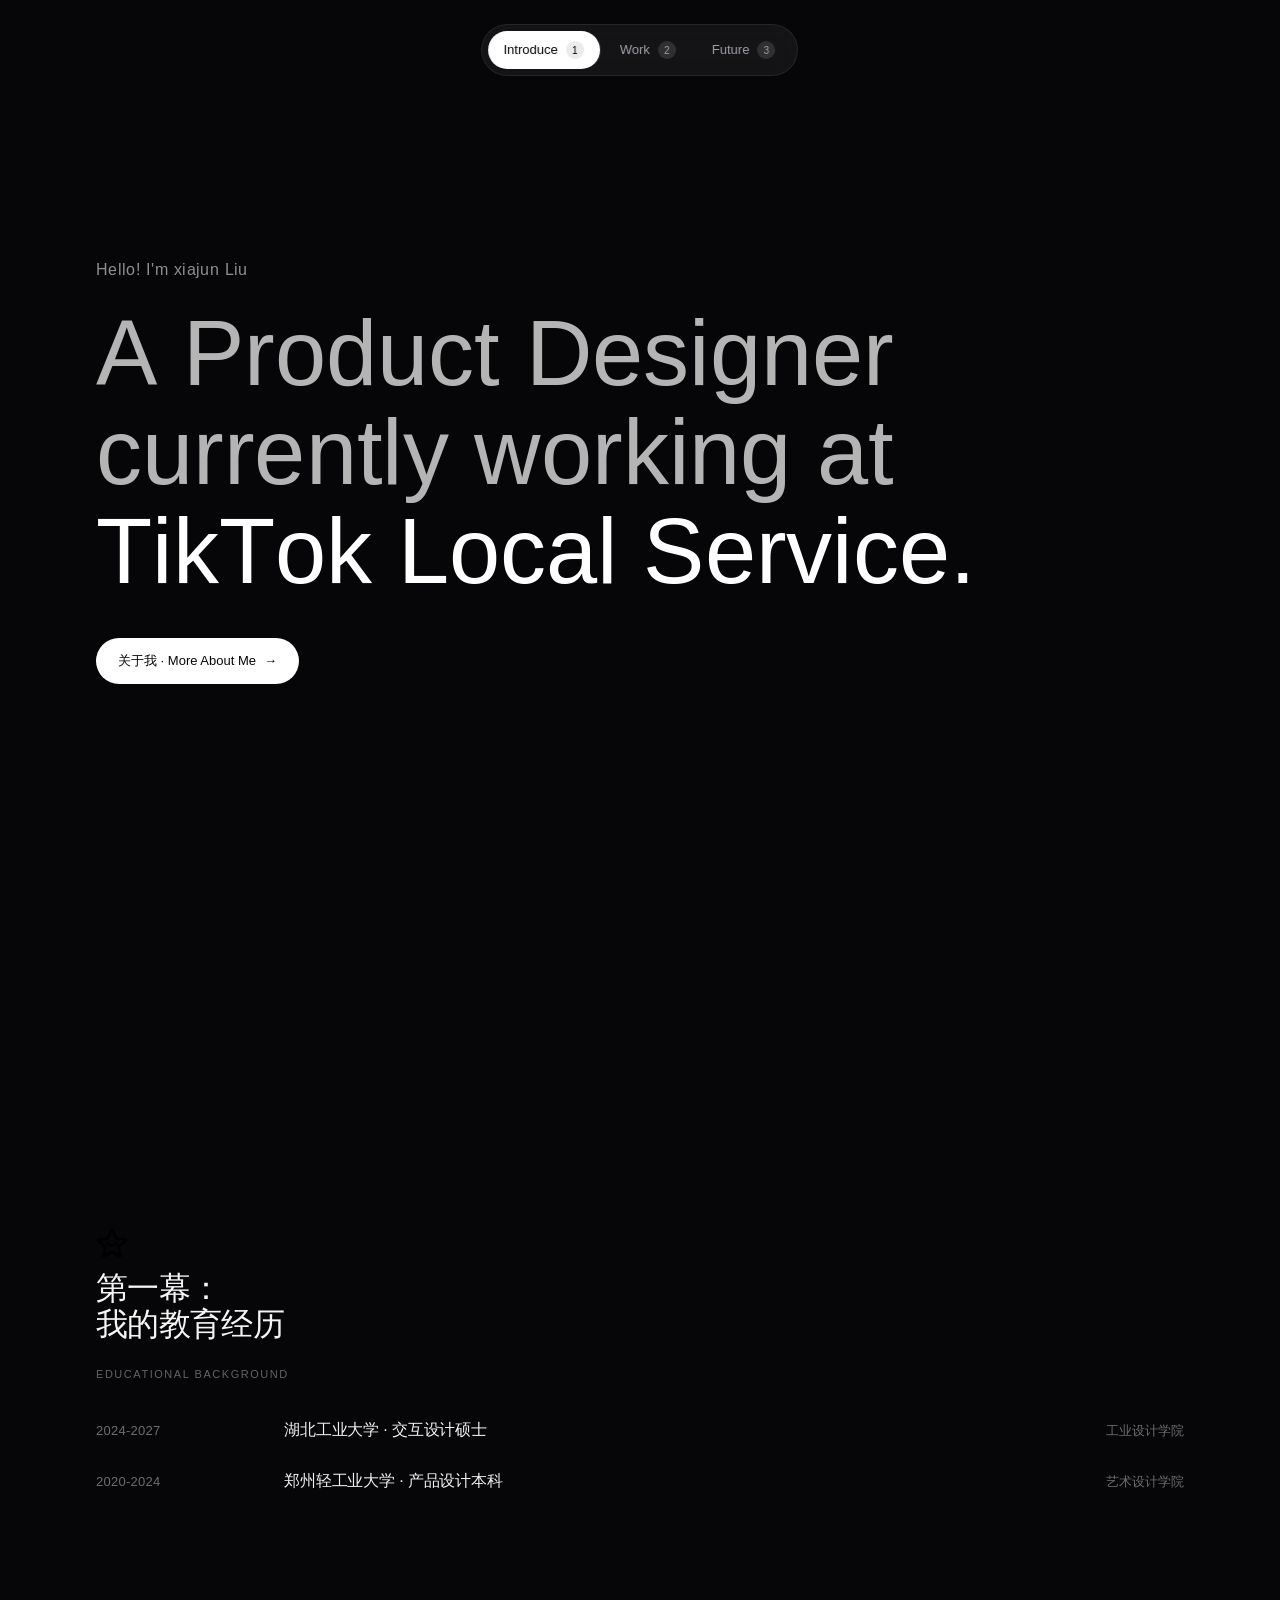
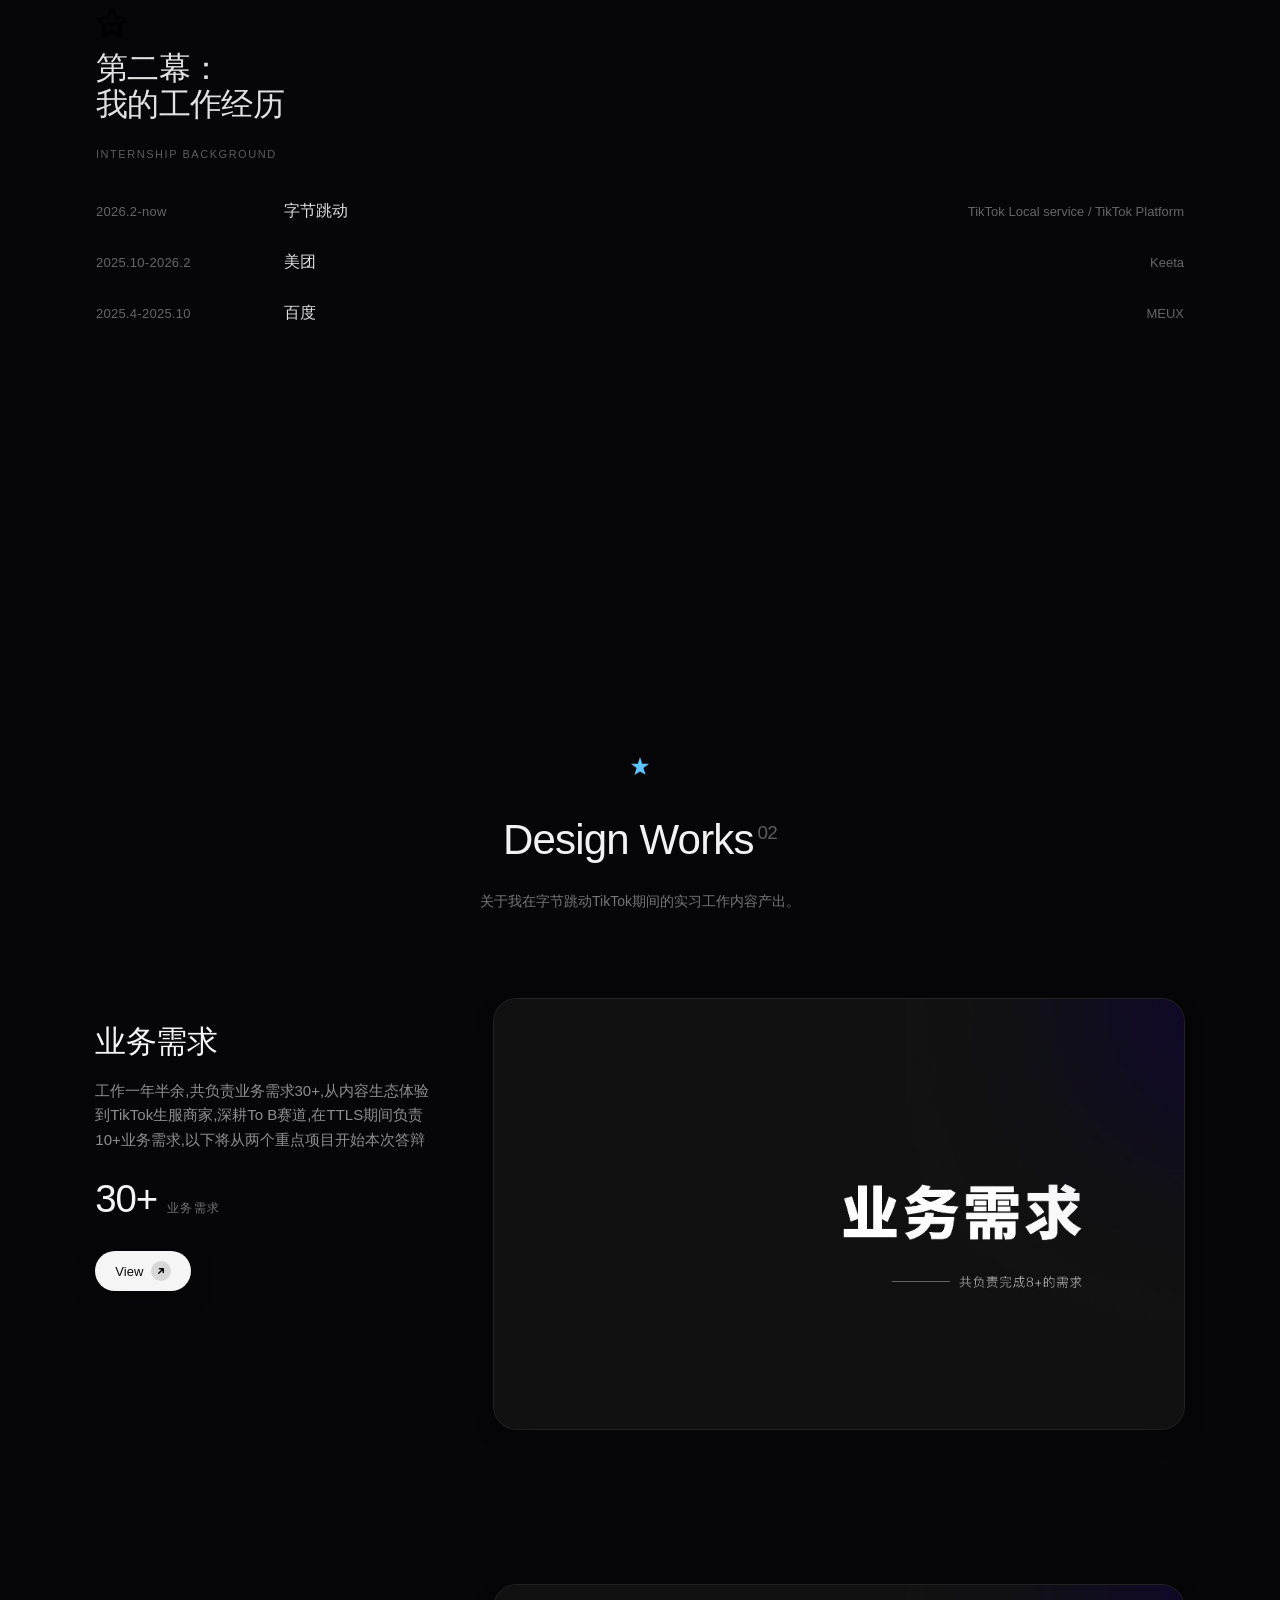
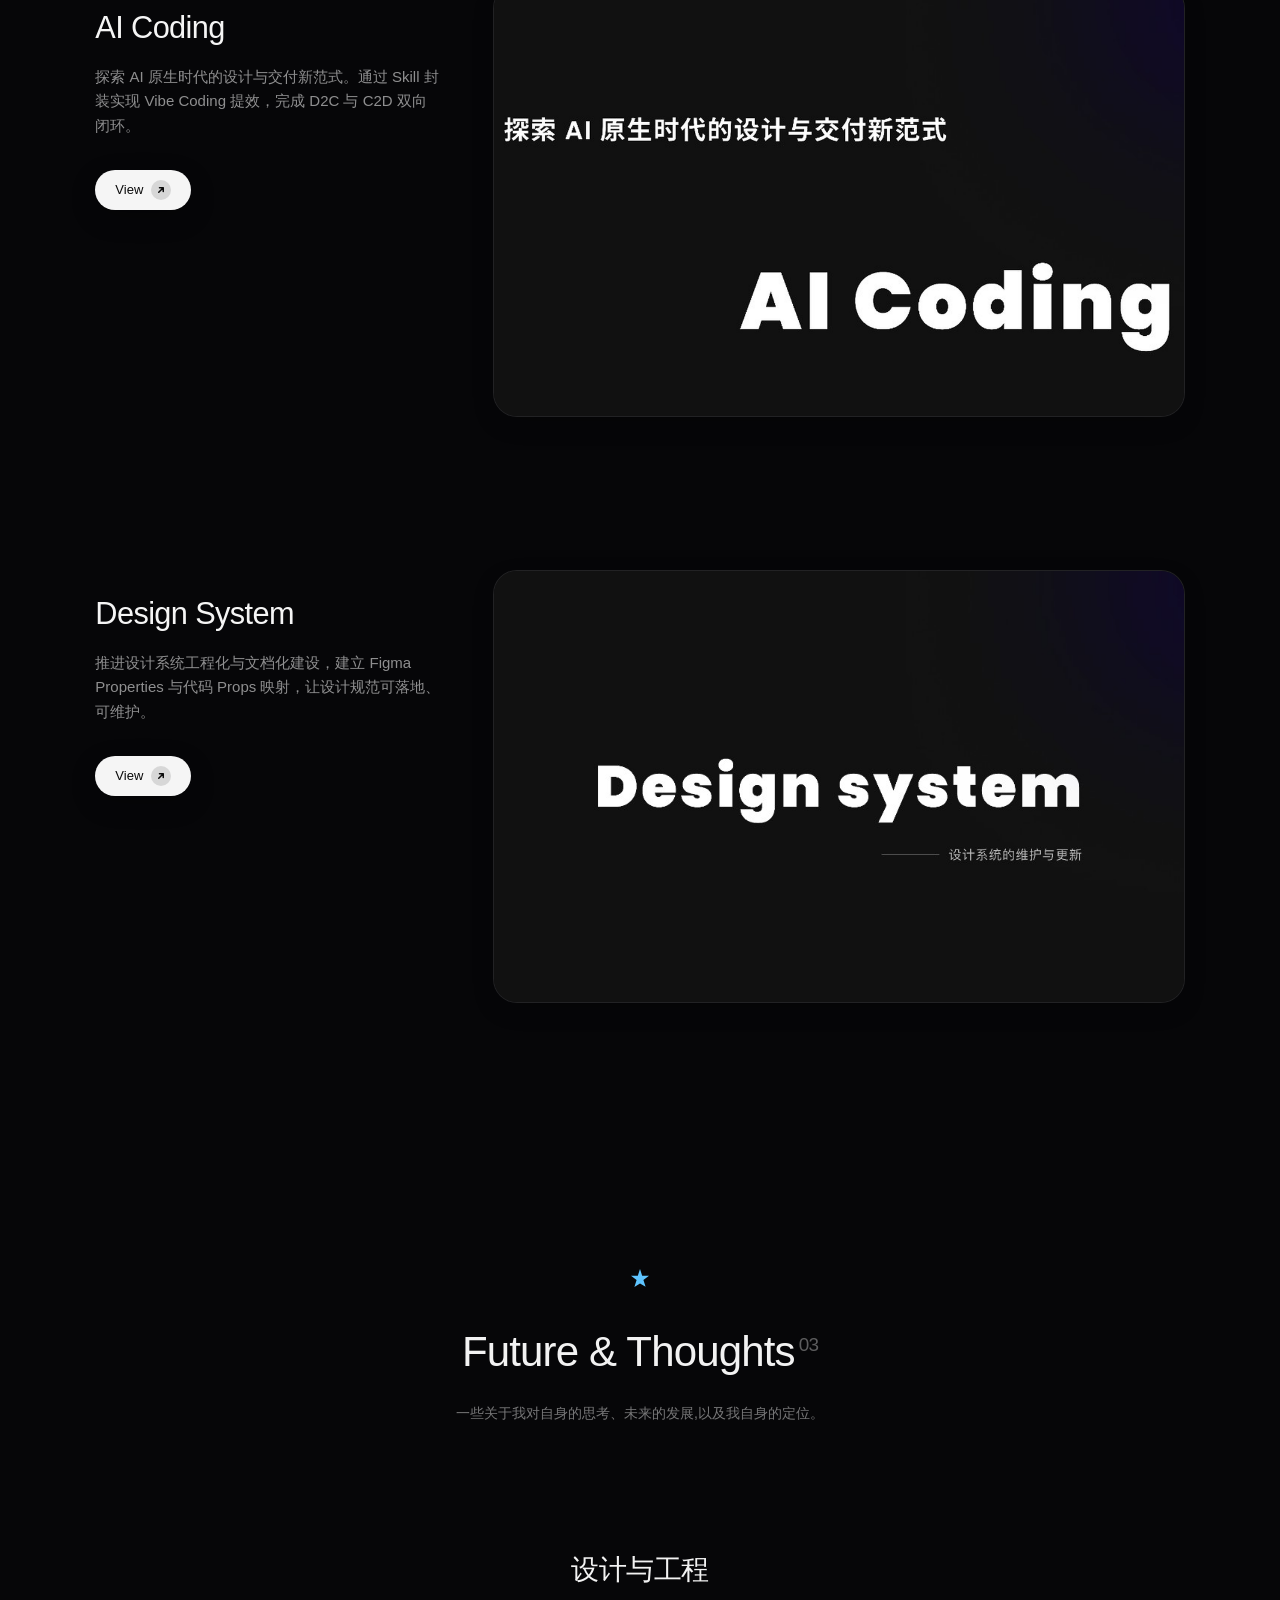
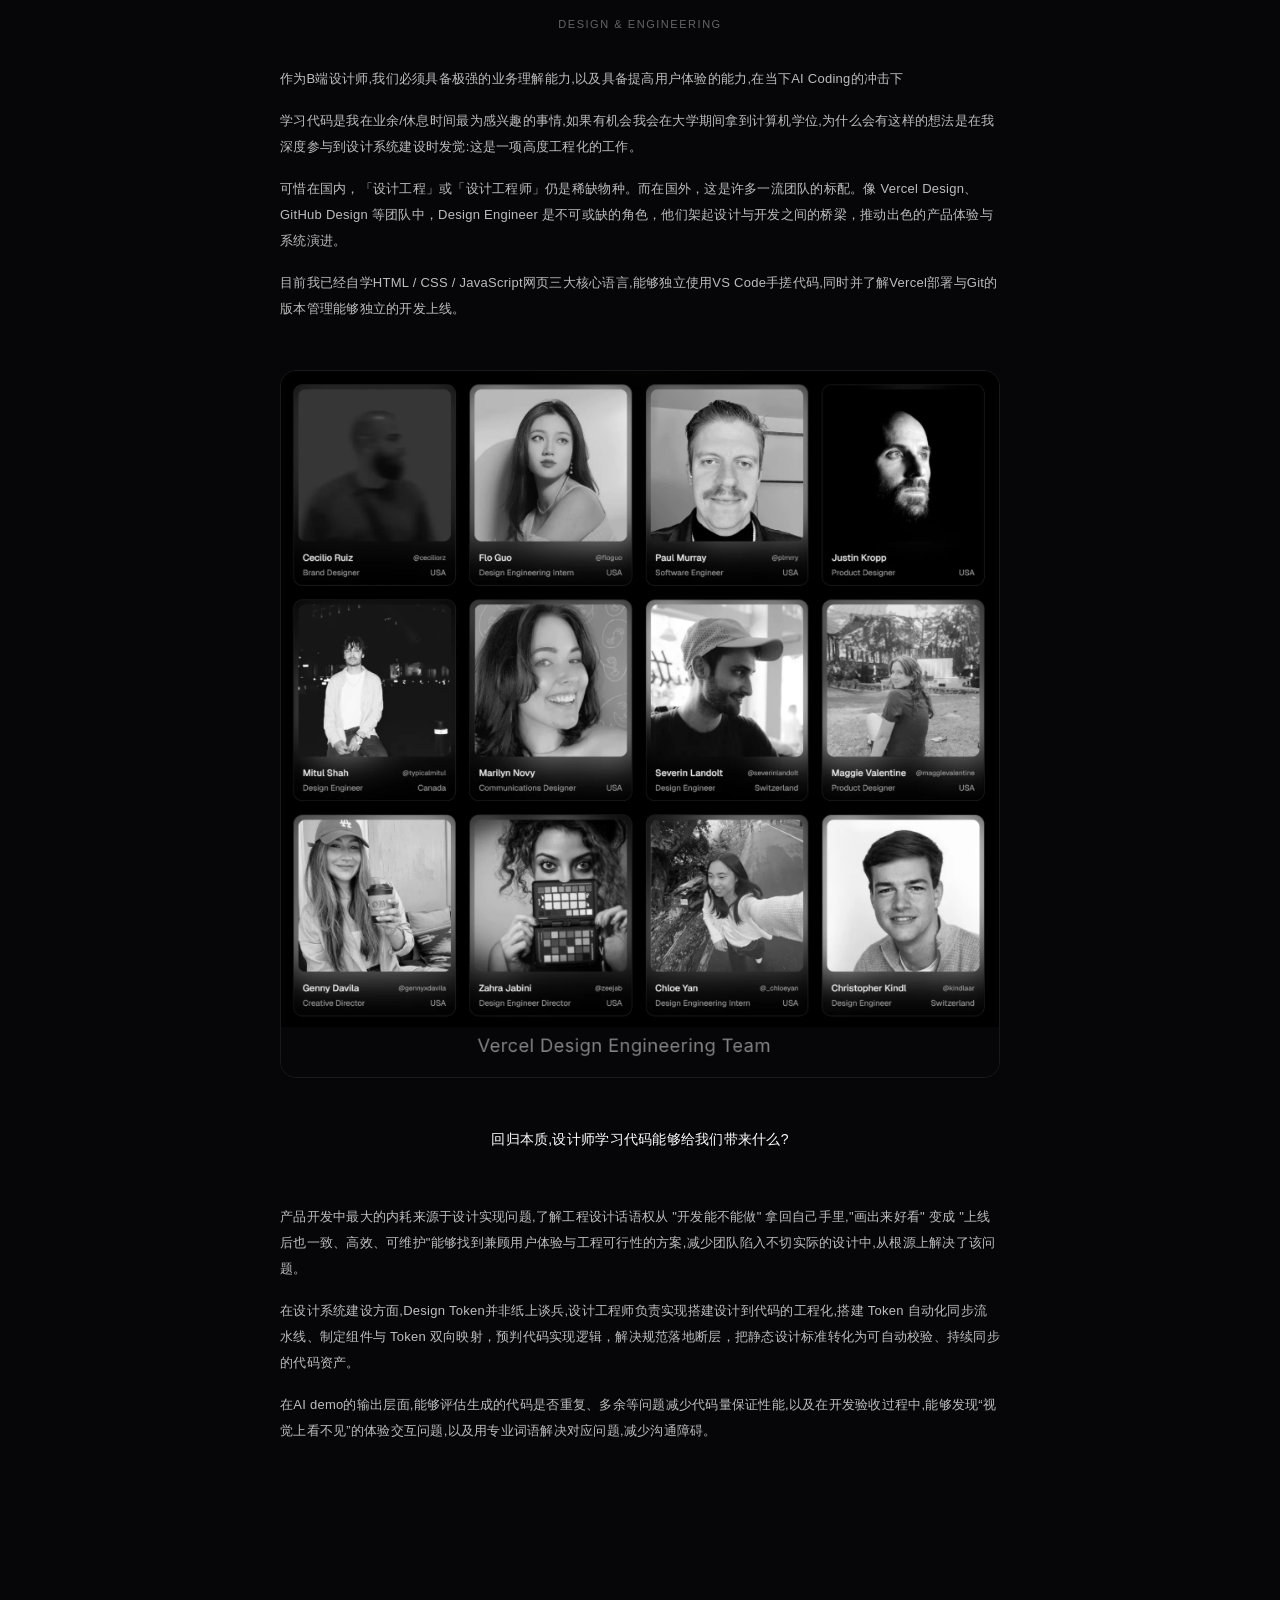
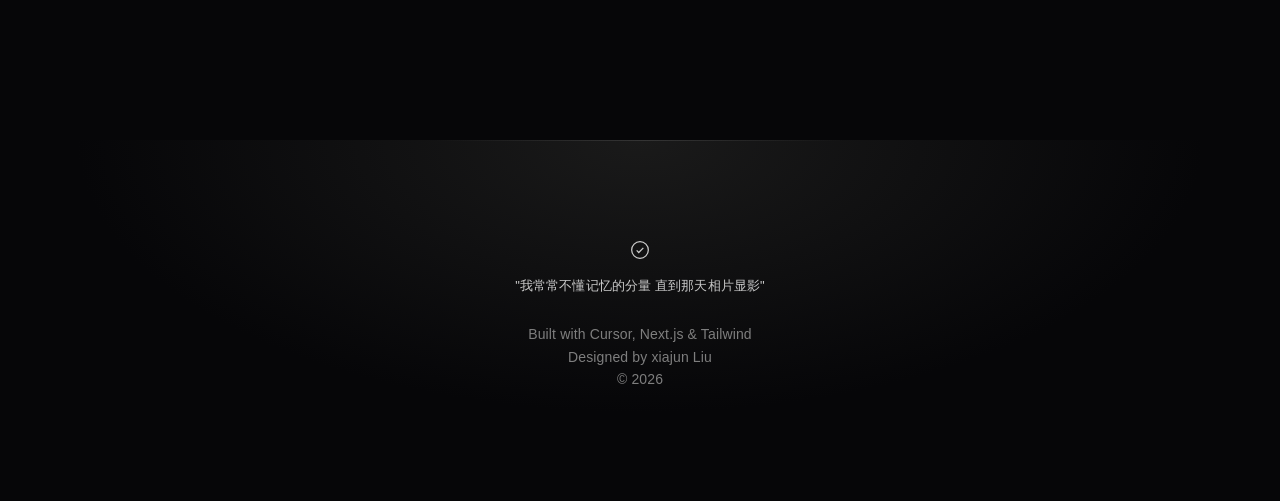
==== commit 541b82c6: "更新 TTLS 案例页文案、BA 素材与首页 Work 卡片布局" ====
--- a/index.html
+++ b/index.html
@@ -6,6 +6,9 @@
   <title>xiajun Liu.design</title>
   <link rel="icon" href="./assets/favicon.jpg" type="image/jpeg" />
   <link rel="apple-touch-icon" href="./assets/favicon.jpg" />
+  <link rel="preconnect" href="https://fonts.googleapis.com" />
+  <link rel="preconnect" href="https://fonts.gstatic.com" crossorigin />
+  <link href="https://fonts.googleapis.com/css2?family=Inter+Tight:wght@400&family=Inter:wght@400&family=IBM+Plex+Mono:wght@400&display=swap" rel="stylesheet" />
   <style>
     :root {
       --bg: #060608;
@@ -163,37 +166,30 @@
       position: relative;
       min-height: 100vh;
       display: flex;
-      align-items: center;
+      flex-direction: column;
+      justify-content: center;
       padding: 120px var(--page-padding) 80px;
       overflow: hidden;
       background-color: var(--bg);
     }
 
-    .hero-visual {
+    .hero-grid {
       position: relative;
-      display: flex;
-      justify-content: center;
-      align-items: center;
-      perspective: 1200px;
-      isolation: isolate;
-    }
-
-    .hero-grid {
+      z-index: 1;
       display: grid;
-      grid-template-columns: 1.05fr 0.95fr;
+      grid-template-columns: 1fr;
       gap: clamp(32px, 5vw, 72px);
       align-items: center;
       width: 100%;
       max-width: 1280px;
       margin: 0 auto;
+      pointer-events: none;
     }
 
     @media (max-width: 960px) {
       .hero-grid {
-        grid-template-columns: 1fr;
         gap: 48px;
       }
-      .hero-visual { order: -1; }
     }
 
     .hero-copy {
@@ -424,36 +420,48 @@
     }
 
     .hero-headline {
-      font-size: clamp(36px, 5.8vw, 72px);
+      font-size: clamp(44px, 7.2vw, 92px);
       font-weight: 500;
       line-height: 1.08;
       color: rgba(255, 255, 255, 0.7);
       margin-bottom: 0;
-      max-width: 640px;
-    }
-
-    .hero-headline .line {
-      display: block;
-      overflow: hidden;
-    }
-
-    .hero-headline .line-inner {
-      display: block;
-    }
-
-    .hero-headline .highlight {
+      max-width: 920px;
+    }
+
+    .hero-word {
+      display: inline-block;
+      white-space: nowrap;
+    }
+
+    .hero-char {
+      display: inline-block;
+      will-change: transform, opacity, filter;
+    }
+
+    .hero-space {
+      display: inline-block;
+      white-space: pre;
+    }
+
+    .hero-headline .hero-char.highlight {
       color: rgba(255, 255, 255, 1);
-      background: linear-gradient(120deg, #fff 0%, rgba(255,255,255,0.85) 100%);
-      -webkit-background-clip: text;
-      background-clip: text;
+    }
+
+    .hero-greeting .hero-char {
+      color: inherit;
     }
 
     .hero-cta-row {
+      position: relative;
+      z-index: 1;
       display: flex;
       align-items: center;
       gap: 20px;
-      margin-top: 36px;
+      width: 100%;
+      max-width: 1280px;
+      margin: 36px auto 0;
       flex-wrap: wrap;
+      pointer-events: none;
     }
 
     .hero-cta {
@@ -465,6 +473,7 @@
       color: #060608;
       background: #fff;
       border-radius: 999px;
+      pointer-events: auto;
       transition: transform 0.3s cubic-bezier(0.16, 1, 0.3, 1), box-shadow 0.3s;
       box-shadow: 0 0 0 rgba(255,255,255,0);
     }
@@ -476,27 +485,6 @@
 
     .hero-cta::after { content: "→"; transition: transform 0.25s; }
     .hero-cta:hover::after { transform: translateX(4px); }
-
-    .hero-scroll-hint {
-      font-size: 12px;
-      color: rgba(255, 255, 255, 0.35);
-      display: flex;
-      align-items: center;
-      gap: 8px;
-    }
-
-    .hero-scroll-hint span {
-      display: block;
-      width: 1px;
-      height: 32px;
-      background: linear-gradient(to bottom, rgba(255,255,255,0.4), transparent);
-      animation: scrollPulse 2s ease infinite;
-    }
-
-    @keyframes scrollPulse {
-      0%, 100% { opacity: 0.3; transform: scaleY(0.6); }
-      50% { opacity: 1; transform: scaleY(1); }
-    }
 
     /* ── Hero Photo ── */
     .hero-photo-frame {
@@ -505,34 +493,7 @@
       width: 100%;
       aspect-ratio: 3 / 4;
       border-radius: 28px;
-      transform-style: preserve-3d;
-      transform: rotateY(-4deg);
-      will-change: transform;
-    }
-
-    .hero-photo-white-light {
-      position: absolute;
-      inset: 0;
-      z-index: 2;
-      border-radius: 28px;
-      pointer-events: none;
-      background:
-        radial-gradient(ellipse 85% 50% at 50% 0%, rgba(255, 255, 255, 0.18) 0%, transparent 58%),
-        linear-gradient(180deg, rgba(255, 255, 255, 0.06) 0%, transparent 38%);
-    }
-
-    .hero-photo-ring {
-      position: absolute;
-      inset: -2px;
-      border-radius: 30px;
-      padding: 1px;
-      background: linear-gradient(145deg, rgba(255,255,255,0.35), rgba(232,34,42,0.5), rgba(255,255,255,0.08));
-      -webkit-mask: linear-gradient(#fff 0 0) content-box, linear-gradient(#fff 0 0);
-      mask: linear-gradient(#fff 0 0) content-box, linear-gradient(#fff 0 0);
-      -webkit-mask-composite: xor;
-      mask-composite: exclude;
-      z-index: 2;
-      pointer-events: none;
+      overflow: hidden;
     }
 
     .hero-photo {
@@ -544,156 +505,12 @@
       object-position: var(--hero-photo-position, center center);
       border-radius: 28px;
       display: block;
-      box-shadow:
-        0 32px 80px rgba(0, 0, 0, 0.65),
-        0 0 0 1px rgba(255, 255, 255, 0.06);
-    }
-
-    .hero-photo-overlay {
-      position: absolute;
-      inset: 0;
-      z-index: 2;
-      border-radius: 28px;
-      background: linear-gradient(
-        180deg,
-        rgba(6, 6, 8, 0) 62%,
-        rgba(6, 6, 8, 0.42) 100%
-      );
-      pointer-events: none;
-    }
-
-    .hero-photo-badge {
-      position: absolute;
-      bottom: 20px;
-      left: 20px;
-      z-index: 3;
-      display: inline-flex;
-      align-items: center;
-      gap: 8px;
-      padding: 8px 14px;
-      font-size: 12px;
-      color: rgba(255, 255, 255, 0.9);
-      background: rgba(255, 255, 255, 0.1);
-      border: 1px solid rgba(255, 255, 255, 0.15);
-      border-radius: 999px;
-      backdrop-filter: blur(12px);
-    }
-
-    .hero-badge-dot {
-      width: 7px;
-      height: 7px;
-      border-radius: 50%;
-      background: #34d399;
-      box-shadow: 0 0 8px rgba(52, 211, 153, 0.8);
-      animation: dotPulse 2s ease infinite;
-    }
-
-    @keyframes dotPulse {
-      0%, 100% { opacity: 1; }
-      50% { opacity: 0.5; }
-    }
-
-    .hero-float-tag {
-      position: absolute;
-      z-index: 4;
-      padding: 10px 16px;
-      font-size: 11px;
-      letter-spacing: 0.06em;
-      text-transform: uppercase;
-      color: rgba(255, 255, 255, 0.7);
-      background: rgba(6, 6, 8, 0.6);
-      border: 1px solid rgba(255, 255, 255, 0.1);
-      border-radius: 12px;
-      backdrop-filter: blur(16px);
-    }
-
-    .hero-float-tag-1 {
-      top: -12px;
-      right: -16px;
-    }
-
-    .hero-float-tag-2 {
-      bottom: 72px;
-      right: -24px;
-    }
-
-    /* ── About Cards ── */
-    .about-grid {
-      display: grid;
-      grid-template-columns: repeat(3, 1fr);
-      gap: 20px;
-      margin-top: 0;
-      padding: 48px var(--page-padding) 0;
-      max-width: 1280px;
-      margin-left: auto;
-      margin-right: auto;
-      scroll-margin-top: 100px;
-    }
-
-    @media (max-width: 768px) {
-      .about-grid { grid-template-columns: 1fr; }
-    }
-
-    .about-card {
-      padding: 28px;
-      background: rgba(255, 255, 255, 0.03);
-      border: 1px solid rgba(255, 255, 255, 0.07);
-      border-radius: 20px;
-      opacity: 0;
-      transform: translateY(16px);
-      transition:
-        opacity 0.6s cubic-bezier(0.16, 1, 0.3, 1),
-        transform 0.6s cubic-bezier(0.16, 1, 0.3, 1),
-        border-color 0.35s,
-        background 0.35s;
-      transition-delay: calc(var(--i, 0) * 0.08s);
-    }
-
-    #home.visible .about-card,
-    #home.hero-content-ready .about-card {
-      opacity: 1;
-      transform: translateY(0);
-    }
-
-    .about-card:hover {
-      transform: translateY(-4px);
-      border-color: rgba(255, 255, 255, 0.14);
-      background: rgba(255, 255, 255, 0.05);
-    }
-
-    .about-card-icon {
-      width: 20px;
-      height: 20px;
-      margin-bottom: 16px;
-      opacity: 0.9;
-    }
-
-    .about-card-title {
-      font-size: 15px;
-      font-weight: 500;
-      margin-bottom: 4px;
-    }
-
-    .about-card-subtitle {
-      font-size: 13px;
-      color: var(--text-secondary);
-      margin-bottom: 12px;
-    }
-
-    .about-card-desc {
-      font-size: 13px;
-      color: var(--text-secondary);
-      line-height: 1.65;
-    }
-
-    .about-card-extra {
-      margin-top: 24px;
     }
 
     .intro-hero-block {
       max-width: 1280px;
       margin: 0 auto;
-      padding: 400px var(--page-padding) 0;
+      padding: clamp(72px, 10vw, 120px) var(--page-padding) 0;
       scroll-margin-top: 100px;
       opacity: 0;
       transform: translateY(16px);
@@ -725,9 +542,22 @@
         transform 0.65s cubic-bezier(0.16, 1, 0.3, 1);
     }
 
-    #home.hero-content-ready .education-block {
+    #home.hero-content-ready .education-block,
+    #home.hero-content-ready .act-three-block {
       opacity: 1;
       transform: translateY(0);
+    }
+
+    .act-three-block {
+      max-width: 1280px;
+      margin: 0 auto;
+      padding: clamp(32px, 5vw, 48px) var(--page-padding) clamp(48px, 8vw, 64px);
+      scroll-margin-top: 100px;
+      opacity: 0;
+      transform: translateY(16px);
+      transition:
+        opacity 0.65s cubic-bezier(0.16, 1, 0.3, 1),
+        transform 0.65s cubic-bezier(0.16, 1, 0.3, 1);
     }
 
     .education-heading {
@@ -769,7 +599,7 @@
 
     .education-item {
       display: grid;
-      grid-template-columns: minmax(96px, 140px) minmax(0, 1fr) minmax(96px, 180px);
+      grid-template-columns: minmax(96px, 140px) minmax(0, 1fr) max-content;
       gap: 12px clamp(24px, 4vw, 48px);
       align-items: baseline;
     }
@@ -794,6 +624,7 @@
       color: rgba(255, 255, 255, 0.42);
       text-align: right;
       line-height: 1.5;
+      white-space: nowrap;
     }
 
     @media (max-width: 768px) {
@@ -804,148 +635,6 @@
 
       .education-meta {
         text-align: left;
-      }
-    }
-
-    /* ── Act Two (Introduce) ── */
-    .act-two-block {
-      max-width: 1280px;
-      margin: 0 auto;
-      padding: clamp(72px, 11vw, 128px) var(--page-padding) clamp(80px, 12vw, 120px);
-      scroll-margin-top: 100px;
-      opacity: 0;
-      transform: translateY(16px);
-      transition:
-        opacity 0.65s cubic-bezier(0.16, 1, 0.3, 1),
-        transform 0.65s cubic-bezier(0.16, 1, 0.3, 1);
-    }
-
-    #home.hero-content-ready .act-two-block {
-      opacity: 1;
-      transform: translateY(0);
-    }
-
-    .act-two-heading {
-      margin-bottom: clamp(28px, 4vw, 40px);
-    }
-
-    .act-two-act {
-      font-size: 32px;
-      font-weight: 400;
-      line-height: 1.12;
-      letter-spacing: -0.02em;
-      color: rgba(255, 255, 255, 0.96);
-      margin-bottom: 0;
-    }
-
-    .act-two-label {
-      display: block;
-      margin-top: clamp(16px, 2.5vw, 22px);
-      font-size: 11px;
-      font-weight: 500;
-      letter-spacing: 0.14em;
-      text-transform: uppercase;
-      color: rgba(255, 255, 255, 0.38);
-    }
-
-    .act-two-list {
-      display: flex;
-      flex-direction: column;
-      gap: clamp(72px, 8vw, 100px);
-    }
-
-    .act-two-grid {
-      display: grid;
-      grid-template-columns: minmax(240px, 300px) minmax(0, 1fr);
-      gap: clamp(64px, 10vw, 160px);
-      align-items: start;
-    }
-
-    .act-two-aside {
-      display: flex;
-      flex-direction: row;
-      align-items: center;
-      gap: 12px;
-      min-width: 0;
-    }
-
-    .act-two-logo {
-      width: 60px;
-      height: 60px;
-      border-radius: 13px;
-      object-fit: contain;
-      margin-bottom: 0;
-      display: block;
-      flex-shrink: 0;
-      background: transparent;
-    }
-
-    .act-two-aside-copy {
-      display: flex;
-      flex-direction: column;
-      align-items: flex-start;
-      min-width: 0;
-      gap: 4px;
-    }
-
-    .act-two-headline {
-      font-size: 16px;
-      font-weight: 400;
-      line-height: 1.4;
-      letter-spacing: 0;
-      color: #f6f6f6;
-      margin-bottom: 0;
-    }
-
-    .act-two-period {
-      font-size: 14px;
-      line-height: 1.5;
-      color: #888888;
-      font-variant-numeric: tabular-nums;
-      margin: 0;
-    }
-
-    .act-two-body {
-      display: flex;
-      flex-direction: column;
-      gap: 16px;
-    }
-
-    .act-two-body p {
-      font-size: 13px;
-      line-height: 26px;
-      letter-spacing: 0.26px;
-      color: #bdbdbd;
-      margin: 0;
-    }
-
-    .act-two-body p + p {
-      margin-top: 0;
-    }
-
-    .act-two-highlight {
-      color: #2af598;
-      text-decoration: underline;
-      text-decoration-color: #2af598;
-      text-underline-offset: 2px;
-      text-decoration-thickness: 1px;
-    }
-
-    @media (max-width: 960px) {
-      .act-two-grid {
-        grid-template-columns: 1fr;
-        gap: 28px;
-      }
-
-      .act-two-aside {
-        width: auto;
-      }
-    }
-
-    @media (max-width: 768px) {
-      .act-two-grid {
-        grid-template-columns: 1fr;
-        gap: 24px;
       }
     }
 
@@ -1106,29 +795,27 @@
     .work-projects {
       display: flex;
       flex-direction: column;
-      gap: 32px;
-      width: min(840px, 92%);
+      gap: clamp(80px, 12vw, 160px);
+      width: min(1216px, 92%);
       margin: 0 auto;
     }
 
     .work-project-card {
       position: relative;
-      display: block;
+      display: grid;
+      grid-template-columns: 1fr 2fr;
+      gap: clamp(24px, 4vw, 64px);
+      align-items: start;
       width: 100%;
       min-height: 0;
-      aspect-ratio: 16 / 10;
-      border-radius: 24px;
-      overflow: hidden;
       border: none;
-      background: rgba(255, 255, 255, 0.03);
+      background: transparent;
       opacity: 0;
       transform: translateY(32px);
       transition:
         opacity 0.75s cubic-bezier(0.16, 1, 0.3, 1),
-        transform 0.75s cubic-bezier(0.16, 1, 0.3, 1),
-        box-shadow 0.3s;
+        transform 0.75s cubic-bezier(0.16, 1, 0.3, 1);
       transition-delay: calc(var(--i, 0) * 0.08s);
-      isolation: isolate;
       cursor: pointer;
       text-align: left;
       padding: 0;
@@ -1143,108 +830,173 @@
       transform: translateY(0);
     }
 
-    .work-project-card.visible:hover {
-      box-shadow: 0 20px 48px rgba(0, 0, 0, 0.4);
-      transform: translateY(-3px);
-    }
-
-    .work-project-card img {
-      position: absolute;
-      inset: 0;
+    .work-project-copy {
+      order: 1;
+      padding-top: clamp(12px, 2vw, 32px);
+      min-width: 0;
+    }
+
+    .work-project-title {
+      font-size: clamp(24px, 2.4vw, 32px);
+      font-weight: 500;
+      letter-spacing: -0.02em;
+      color: rgba(255, 255, 255, 0.96);
+      line-height: 1.15;
+      margin: 0;
+      white-space: nowrap;
+    }
+
+    .work-project-desc {
+      margin: 20px 0 0;
+      max-width: 28rem;
+      font-size: 15px;
+      font-weight: 400;
+      line-height: 1.625;
+      color: rgba(255, 255, 255, 0.55);
+    }
+
+    .work-project-highlight {
+      display: flex;
+      align-items: baseline;
+      gap: 10px;
+      margin-top: 28px;
+    }
+
+    .work-project-highlight-value {
+      font-size: clamp(28px, 3vw, 42px);
+      font-weight: 500;
+      letter-spacing: -0.03em;
+      line-height: 1;
+      color: rgba(255, 255, 255, 0.96);
+    }
+
+    .work-project-highlight-label {
+      font-size: 12px;
+      font-weight: 500;
+      letter-spacing: 0.12em;
+      text-transform: uppercase;
+      color: rgba(255, 255, 255, 0.45);
+      font-family: ui-monospace, SFMono-Regular, Menlo, Monaco, Consolas, monospace;
+    }
+
+    .work-project-cta {
+      display: inline-flex;
+      align-items: center;
+      gap: 8px;
+      margin-top: 32px;
+      padding: 10px 20px;
+      border-radius: 9999px;
+      background: rgba(255, 255, 255, 0.96);
+      color: #0a0a0a;
+      font-size: 13px;
+      font-weight: 500;
+      line-height: 1.2;
+      transition: transform 0.3s, box-shadow 0.3s, background 0.3s;
+      box-shadow: 0 8px 24px rgba(0, 0, 0, 0.25);
+    }
+
+    .work-project-card:hover .work-project-cta {
+      transform: translateY(-1px);
+      box-shadow: 0 12px 28px rgba(0, 0, 0, 0.35);
+    }
+
+    .work-project-cta-icon {
+      display: inline-flex;
+      align-items: center;
+      justify-content: center;
+      width: 20px;
+      height: 20px;
+      border-radius: 9999px;
+      background: rgba(0, 0, 0, 0.12);
+    }
+
+    .work-project-cta-icon svg {
+      width: 12px;
+      height: 12px;
+      transition: transform 0.3s;
+    }
+
+    .work-project-card:hover .work-project-cta-icon svg {
+      transform: translate(2px, -2px);
+    }
+
+    .work-project-media {
+      order: 2;
+      position: relative;
+      width: 100%;
+      aspect-ratio: 768 / 480;
+      border-radius: 24px;
+      overflow: hidden;
+      background: rgba(255, 255, 255, 0.04);
+      border: 1px solid rgba(255, 255, 255, 0.08);
+      box-shadow: 0 8px 30px -12px rgba(0, 0, 0, 0.45);
+      transition:
+        transform 0.45s cubic-bezier(0.16, 1, 0.3, 1),
+        box-shadow 0.45s;
+    }
+
+    .work-project-card.visible:hover .work-project-media {
+      transform: translateY(-4px);
+      box-shadow: 0 20px 50px -12px rgba(0, 0, 0, 0.55);
+    }
+
+    .work-project-media img {
+      display: block;
       width: 100%;
       height: 100%;
       object-fit: cover;
       object-position: center center;
-      border-radius: 24px;
-      border: 1px solid rgba(255, 255, 255, 0.1);
-      box-sizing: border-box;
       transition: transform 0.7s cubic-bezier(0.16, 1, 0.3, 1);
     }
 
-    .work-project-card:hover img {
+    .work-project-card:hover .work-project-media img {
       transform: scale(1.03);
     }
 
-    .work-project-card[data-fit="contain"] {
-      aspect-ratio: var(--project-aspect, 16 / 9);
-      background: transparent;
-      overflow: visible;
-      border: none;
-    }
-
-    .work-project-card[data-fit="contain"] img {
-      object-fit: contain;
-      object-position: center center;
-      border-radius: 24px;
-      border: 1px solid rgba(255, 255, 255, 0.1);
-      box-sizing: border-box;
-      image-rendering: auto;
-      -webkit-backface-visibility: hidden;
-      backface-visibility: hidden;
-    }
-
-    .work-project-card[data-fit="contain"]:hover img {
-      transform: none;
-    }
-
-    .work-project-card[data-fit="contain"].visible:hover {
-      transform: translateY(-3px);
-    }
-
-    .work-project-overlay {
-      position: absolute;
-      inset: 0;
-      background: linear-gradient(180deg, rgba(6, 6, 8, 0) 55%, rgba(6, 6, 8, 0.72) 100%);
-      pointer-events: none;
-    }
-
-    .work-project-card[data-no-title] .work-project-overlay {
-      background: transparent;
-    }
-
-    .work-project-title-wrap {
-      position: absolute;
-      left: 0;
-      right: 0;
-      bottom: 0;
-      z-index: 2;
-      padding: 28px 32px;
-      pointer-events: none;
-    }
-
-    .work-project-title {
-      font-size: clamp(16px, 2vw, 22px);
-      font-weight: 500;
-      letter-spacing: -0.02em;
-      color: rgba(255, 255, 255, 0.98);
-      line-height: 1.25;
-    }
-
-    .work-project-card[data-align="center"] .work-project-title-wrap {
-      text-align: center;
-    }
-
-    @media (max-width: 768px) {
+    /* 仅 AI Coding：图左文右 */
+    .work-project-card--media-left {
+      grid-template-columns: 2fr 1fr;
+    }
+
+    .work-project-card--media-left .work-project-media {
+      order: 1;
+    }
+
+    .work-project-card--media-left .work-project-copy {
+      order: 2;
+    }
+
+    @media (max-width: 900px) {
       .timeline-item {
         grid-template-columns: 1fr;
         gap: 8px;
       }
 
-      .work-project-card:not([data-fit="contain"]) {
+      .work-project-card {
+        grid-template-columns: 1fr;
+        gap: 24px;
+      }
+
+      .work-project-media {
+        order: 1;
         border-radius: 20px;
-        aspect-ratio: 4 / 3;
-      }
-
-      .work-project-card[data-fit="contain"] {
-        border-radius: 24px;
-      }
-
-      .work-project-card[data-fit="contain"] img {
-        border-radius: 24px;
-      }
-
-      .work-project-title-wrap {
-        padding: 20px 24px;
+      }
+
+      .work-project-copy {
+        order: 2;
+        padding-top: 0;
+      }
+
+      .work-project-card--media-left {
+        grid-template-columns: 1fr;
+      }
+
+      .work-project-title {
+        white-space: normal;
+      }
+
+      .work-project-cta {
+        margin-top: 24px;
       }
     }
 
@@ -1638,7 +1390,8 @@
     }
 
     .life-writings-life-media {
-      max-width: min(840px, 92vw);
+      max-width: 720px;
+      width: 100%;
       margin: clamp(32px, 5vw, 48px) auto 0;
     }
 
@@ -1823,104 +1576,17 @@
       <div class="hero-shell">
         <div class="hero-grid">
           <div class="hero-copy" id="hero-copy">
-            <div class="hero-asm-grid" id="hero-asm-grid" aria-hidden="true"></div>
-            <div class="hero-asm-global-tokens" id="hero-asm-global-tokens" aria-hidden="true">
-              <span class="asm-token-pill">radius-lg</span>
-              <span class="asm-token-pill">padding: 24px</span>
-              <span class="asm-token-pill">grid: 12 col</span>
-            </div>
-
-            <div class="hero-asm-wrap">
-              <div class="hero-asm-chrome" data-asm-chrome aria-hidden="true">
-                <div class="asm-bounds"></div>
-                <span class="asm-corner asm-corner--tl"></span>
-                <span class="asm-corner asm-corner--tr"></span>
-                <span class="asm-corner asm-corner--bl"></span>
-                <span class="asm-corner asm-corner--br"></span>
-                <span class="asm-measure asm-measure--top">h: 20px</span>
-                <span class="asm-token-pill asm-token-pill--tr">type/caption</span>
-              </div>
-              <p class="hero-greeting" id="hero-greeting" data-hero-content></p>
-            </div>
-
-            <div class="hero-asm-wrap hero-asm-wrap--headline">
-              <div class="hero-asm-chrome hero-asm-chrome--wide" data-asm-chrome aria-hidden="true">
-                <div class="asm-bounds"></div>
-                <span class="asm-corner asm-corner--tl"></span>
-                <span class="asm-corner asm-corner--tr"></span>
-                <span class="asm-corner asm-corner--bl"></span>
-                <span class="asm-corner asm-corner--br"></span>
-                <span class="asm-measure asm-measure--top">max-w: 640px</span>
-                <span class="asm-measure asm-measure--right">72px</span>
-                <span class="asm-token-pill asm-token-pill--tl">font-display</span>
-                <span class="asm-token-pill asm-token-pill--bl">line-height: 1.08</span>
-              </div>
-              <h1 class="hero-headline" id="hero-headline" data-hero-content></h1>
-            </div>
-
-            <div class="hero-asm-wrap">
-              <div class="hero-asm-chrome hero-asm-chrome--cta" data-asm-chrome aria-hidden="true">
-                <div class="asm-bounds"></div>
-                <span class="asm-corner asm-corner--tl"></span>
-                <span class="asm-corner asm-corner--br"></span>
-                <span class="asm-token-pill asm-token-pill--br">spacing: 20px</span>
-              </div>
-              <div class="hero-cta-row" data-hero-content>
-                <a class="hero-cta" id="hero-cta" href="#"></a>
-                <div class="hero-scroll-hint"><span></span>Scroll</div>
-              </div>
-            </div>
-          </div>
-          <div class="hero-visual">
-            <div class="hero-asm-wrap hero-asm-wrap--photo">
-              <div class="hero-asm-chrome" data-asm-chrome data-asm-photo aria-hidden="true">
-                <div class="asm-bounds"></div>
-                <span class="asm-corner asm-corner--tl"></span>
-                <span class="asm-corner asm-corner--tr"></span>
-                <span class="asm-corner asm-corner--bl"></span>
-                <span class="asm-corner asm-corner--br"></span>
-                <span class="asm-dim-line asm-dim-line--h asm-dim-line--ext-top" data-asm-dim-h></span>
-                <span class="asm-dim-line asm-dim-line--v asm-dim-line--ext-right" data-asm-dim-v></span>
-                <span class="asm-dim-line asm-dim-line--h asm-dim-line--ext-bottom" data-asm-dim-h></span>
-                <span class="asm-measure asm-measure--top">420 × 560</span>
-                <span class="asm-measure asm-measure--right">3:4</span>
-                <span class="asm-measure asm-measure--bottom">aspect-ratio</span>
-                <span class="asm-token-pill asm-token-pill--tl">radius: 28px</span>
-                <span class="asm-token-pill asm-token-pill--tr">w: 420px</span>
-                <span class="asm-token-pill asm-token-pill--bl">object-fit: cover</span>
-              </div>
-              <div class="hero-photo-frame" id="hero-photo-frame" data-hero-content>
-              <div class="hero-photo-ring"></div>
-              <img class="hero-photo" id="hero-photo" src="" alt="" />
-              <div class="hero-photo-white-light" aria-hidden="true"></div>
-              <div class="hero-photo-overlay"></div>
-              <div class="hero-photo-badge" id="hero-badge" data-hero-content>
-                <span class="hero-badge-dot"></span>
-                <span id="hero-badge-text"></span>
-              </div>
-              <div class="hero-float-tag hero-float-tag-1" data-asm-tag>
-                <div class="hero-asm-chrome hero-asm-chrome--tag" data-asm-chrome aria-hidden="true">
-                  <div class="asm-bounds"></div>
-                  <span class="asm-token-pill asm-token-pill--tr">badge/sm</span>
-                </div>
-                <span data-hero-content>Experience Design</span>
-              </div>
-              <div class="hero-float-tag hero-float-tag-2" data-asm-tag>
-                <div class="hero-asm-chrome hero-asm-chrome--tag" data-asm-chrome aria-hidden="true">
-                  <div class="asm-bounds"></div>
-                  <span class="asm-token-pill asm-token-pill--tr">radius-md</span>
-                </div>
-                <span data-hero-content>Design System</span>
-              </div>
-              </div>
-            </div>
+            <p class="hero-greeting" id="hero-greeting"></p>
+            <h1 class="hero-headline" id="hero-headline"></h1>
           </div>
         </div>
+        <div class="hero-cta-row" data-hero-content>
+          <a class="hero-cta" id="hero-cta" href="#"></a>
+        </div>
       </div>
-      <div class="about-grid" id="about"></div>
       <div class="intro-hero-block" id="intro-hero"></div>
       <div class="education-block" id="education"></div>
-      <div class="act-two-block" id="act-two"></div>
+      <div class="act-three-block" id="act-three"></div>
     </section>
 
     <!-- Dynamic Sections -->
@@ -2045,48 +1711,13 @@
     },
     "cta": {
       "label": "关于我 · More About Me",
-      "href": "#about"
+      "href": "#intro-hero"
     },
     "image": "./assets/hero-portrait.jpg",
     "imageAlt": "xiajun Liu at Shanghai Bund",
     "imageObjectPosition": "46% 38%",
     "badge": "Beijing · Available"
   },
-  "aboutCards": [
-    {
-      "id": "designer",
-      "icon": "user",
-      "title": "作为设计师",
-      "subtitle": "职业经历",
-      "description": "拥有产品与体验设计背景，曾在字节跳动、美团与百度等团队参与产品设计实践。",
-      "extra": {
-        "subtitle": "项目产出",
-        "description": "实习一年半期间深度参与30+业务需求与1套设计系统构建。欢迎通过本网站的项目内容进一步了解我的实践与方法。"
-      }
-    },
-    {
-      "id": "engineer",
-      "icon": "code",
-      "title": "成为工程师(ing)",
-      "subtitle": "设计工程化",
-      "description": "简单了解前端框架与基础工程能力，并掌握Git/GitHub进行项目管理。",
-      "extra": {
-        "subtitle": "AI Code",
-        "description": "借助 AI 驱动的 IDE（如 Cursor、Bolt.new），加速原型构建与功能落地。"
-      }
-    },
-    {
-      "id": "self",
-      "icon": "spark",
-      "title": "作为我自己",
-      "subtitle": "关于网站",
-      "description": "我的个人网站是一个持续打磨的设计实验室。",
-      "extra": {
-        "subtitle": "关于生活",
-        "description": "我对运动总是充满热情，热爱篮球、足球、台球和游泳等对我而言，运动是人生意义的一部分，我愿意花大量时间去陪伴。"
-      }
-    }
-  ],
   "introHero": {
     "title": "Introduce",
     "index": "01",
@@ -2110,42 +1741,26 @@
       }
     ]
   },
-  "actTwo": {
-    "actTitle": "第二幕:",
+  "actThree": {
+    "icon": "./assets/education-icon.png",
+    "actTitle": "第二幕：",
     "title": "我的工作经历",
     "label": "INTERNSHIP BACKGROUND",
-    "experiences": [
+    "items": [
       {
-        "headline": "聚焦AI与业务需求的迭代",
         "period": "2026.2-now",
-        "logo": "./assets/douyin-logo.png",
-        "logoAlt": "Douyin",
-        "paragraphs": [
-          "2026年2月起加入字节<span class=\"act-two-highlight\">TikTok Platform 设计团队</span>，负责设计系统方向的设计工作以及AI赋能。我的职责负责新增组建和制定组建规范，并优化组建变体体验。在AI探索方面从设计系统梳理到 AI 封装，再到典型页面验证让设计系统真正的支持团队日常工作。",
-          "2026.5月加入<span class=\"act-two-highlight\">TikTok Local service团队</span>,主要负责商家端的核心业务需求,同时自探索npm+skill的方式输出符合不同国家的设计demo,并还原到figma当中可编辑的稿子完成D2C和C2D的闭环。"
-        ]
+        "school": "字节跳动",
+        "meta": "TikTok Local service / TikTok Platform"
       },
       {
-        "headline": "专注于设计系统与业务的建设",
         "period": "2025.10-2026.2",
-        "logo": "./assets/keeta-logo.png",
-        "logoSrcset": "./assets/keeta-logo.png 1x, ./assets/keeta-logo@2x.png 2x",
-        "logoAlt": "Keeta",
-        "paragraphs": [
-          "2025年加入<span class=\"act-two-highlight\">美团 Keeta 体验设计团队</span>，并负责B端商家国际化日常需求迭代，同时并参与设计系统工作。",
-          "在设计系统建设方面主R38+组建变体以及semantic token的构建。并自探索Cursor接入研发组建库MCP进行业务需求探索。"
-        ]
+        "school": "美团",
+        "meta": "Keeta"
       },
       {
-        "headline": "拥抱 AI，拥抱 PGC",
         "period": "2025.4-2025.10",
-        "logo": "./assets/baidu-logo.png",
-        "logoSrcset": "./assets/baidu-logo.png 1x, ./assets/baidu-logo@2x.png 2x",
-        "logoAlt": "Baidu",
-        "paragraphs": [
-          "这一年，我加入<span class=\"act-two-highlight\">百度 MEUX 设计团队</span>，跟随同事共同投身于百度内容生态与 AIGC 产品的探索与实践中，主要参与 UGC 与 PGC 相关的产品设计。",
-          "在业务方面负责百家号、故事平台、MCN、短剧等多业务平台，输出20+业务需求，负责度加AI视频编辑器核心交互链路梳理。"
-        ]
+        "school": "百度",
+        "meta": "MEUX"
       }
     ]
   },
@@ -2163,43 +1778,40 @@
       },
       "projects": [
         {
-          "title": "商家端发品链路核心优化",
-          "description": "TTLS 商家发品链路核心优化：业务场景拆分、表单轻量化重构与实时预览体验。",
+          "title": "业务需求",
+          "description": "工作一年半余,共负责业务需求30+,从内容生态体验到TikTok生服商家,深耕To B赛道,在TTLS期间负责10+业务需求,以下将从两个重点项目开始本次答辩",
           "company": "ByteDance · TikTok Local Service",
           "period": "2026",
           "image": "./assets/work/project-ttls-product.jpg",
           "imageSrcset": "./assets/work/project-ttls-product.jpg 1280w, ./assets/work/project-ttls-product@2x.jpg 2560w",
           "imageWidth": 1280,
           "imageHeight": 720,
-          "showTitle": false,
-          "imageFit": "contain",
-          "aspectRatio": "16 / 9",
+          "highlight": { "value": "30+", "label": "业务需求" },
+          "ctaLabel": "View",
           "tags": ["B端", "发品链路", "TTLS"],
           "href": "./ttls-product.html"
         },
         {
-          "title": "探索 AI 原生时代的设计与交付新范式",
-          "description": "通过 Skill 封装实现 Vibe Coding 提效，结合 Agent/Skill 探索设计工程师新范式，完成 D2C 与 C2D 双向闭环。",
+          "title": "AI Coding",
+          "description": "探索 AI 原生时代的设计与交付新范式。通过 Skill 封装实现 Vibe Coding 提效，完成 D2C 与 C2D 双向闭环。",
           "company": "ByteDance · TikTok Platform",
           "period": "2026",
           "image": "./assets/work/project-keeta-portal.png",
           "imageSrcset": "./assets/work/project-keeta-portal.png 2560w, ./assets/work/project-keeta-portal@2x.png 3840w",
           "imageWidth": 2560,
           "imageHeight": 1440,
-          "showTitle": false,
-          "imageFit": "contain",
-          "aspectRatio": "16 / 9",
+          "ctaLabel": "View",
           "tags": ["AI Coding", "Skill", "D2C"],
           "href": "./ai-coding.html"
         },
         {
-          "title": "创中「规则中心」重构",
-          "description": "百家号创中规则中心重构，统一帮助中心信息架构，优化移动端与 Web 端一致性体验。",
-          "company": "Baidu · MEUX",
-          "period": "2025",
+          "title": "Design System",
+          "description": "推进设计系统工程化与文档化建设，建立 Figma Properties 与代码 Props 映射，让设计规范可落地、可维护。",
+          "company": "ByteDance · TikTok Platform",
+          "period": "2026",
           "image": "./assets/work/project-rules-center.png",
-          "showTitle": false,
-          "tags": ["信息架构", "帮助中心", "重构"],
+          "ctaLabel": "View",
+          "tags": ["设计系统", "工程化", "文档化"],
           "href": "./design-system.html"
         }
       ]
@@ -2307,10 +1919,9 @@
       applyTokens(data.designTokens, data.meta);
       renderNav(data.navigation);
       renderHero(data.hero);
-      renderAboutCards(data.aboutCards);
       renderIntroHero(data.introHero);
       renderEducation(data.education);
-      renderActTwo(data.actTwo);
+      renderActList('act-three', data.actThree);
       renderSections(data.sections);
       renderFooter(data.footer);
       setupInteractions(data);
@@ -2336,14 +1947,22 @@
         document.body.style.overflow = '';
       }
 
+      function activateCard(card) {
+        const href = card.dataset.projectHref;
+        if (href) {
+          window.location.href = href;
+          return;
+        }
+        openModal(card.dataset.projectTitle || '');
+      }
+
       document.querySelectorAll('.work-project-card').forEach(card => {
-        card.addEventListener('click', () => {
-          const href = card.dataset.projectHref;
-          if (href) {
-            window.location.href = href;
-            return;
+        card.addEventListener('click', () => activateCard(card));
+        card.addEventListener('keydown', e => {
+          if (e.key === 'Enter' || e.key === ' ') {
+            e.preventDefault();
+            activateCard(card);
           }
-          openModal(card.dataset.projectTitle || '');
         });
       });
 
@@ -2368,13 +1987,6 @@
       }
     }
 
-    /* ── Icon SVGs ── */
-    const icons = {
-      user: '<svg class="about-card-icon" viewBox="0 0 24 24" fill="none" stroke="currentColor" stroke-width="1.5"><circle cx="12" cy="8" r="4"/><path d="M4 20c0-4 3.6-7 8-7s8 3 8 7"/></svg>',
-      code: '<svg class="about-card-icon" viewBox="0 0 24 24" fill="none" stroke="currentColor" stroke-width="1.5"><polyline points="16 18 22 12 16 6"/><polyline points="8 6 2 12 8 18"/></svg>',
-      spark: '<svg class="about-card-icon" viewBox="0 0 24 24" fill="none" stroke="currentColor" stroke-width="1.5"><path d="M12 2l2.4 7.4H22l-6.2 4.5 2.4 7.4L12 17l-6.2 4.3 2.4-7.4L2 9.4h7.6z"/></svg>'
-    };
-
     function renderNav(items) {
       const nav = document.getElementById('nav');
       nav.innerHTML = items.map(item => `
@@ -2385,355 +1997,170 @@
       `).join('');
     }
 
+    function escapeHtml(str) {
+      return String(str)
+        .replace(/&/g, '&amp;')
+        .replace(/</g, '&lt;')
+        .replace(/>/g, '&gt;')
+        .replace(/"/g, '&quot;');
+    }
+
+    /** 参考 xyf.design：按词包一层，再拆成单字 span，便于逐字出场 */
+    function splitTextToChars(text, { highlight = false } = {}) {
+      if (!text) return '';
+      return String(text).split(/(\s+)/).map(token => {
+        if (!token) return '';
+        if (/^\s+$/.test(token)) {
+          return `<span class="hero-space">${token.replace(/ /g, '&nbsp;')}</span>`;
+        }
+        const chars = [...token].map(ch => {
+          const cls = highlight ? 'hero-char highlight' : 'hero-char';
+          return `<span class="${cls}">${escapeHtml(ch)}</span>`;
+        }).join('');
+        return `<span class="hero-word">${chars}</span>`;
+      }).join('');
+    }
+
     function renderHero(hero) {
-      document.getElementById('hero-greeting').textContent = hero.greeting;
-
-      const muted = hero.headline.muted;
-      const highlight = hero.headline.highlight;
-      const parts = muted.split(' and ');
-      const lines = parts.length >= 2
-        ? [parts[0] + ' and', parts.slice(1).join(' and ')]
-        : [muted.replace(/\s+at\s*$/, '')];
-
-      document.getElementById('hero-headline').innerHTML = [
-        ...lines.map(l => `<span class="line"><span class="line-inner">${l}</span></span>`),
-        `<span class="line"><span class="line-inner"><span class="highlight">${highlight}</span></span></span>`
-      ].join('');
+      const greeting = document.getElementById('hero-greeting');
+      if (greeting) greeting.innerHTML = splitTextToChars(hero.greeting || '');
+
+      const muted = (hero.headline?.muted || '').replace(/\s+at\s*$/, ' at');
+      const highlight = hero.headline?.highlight || '';
+      const headline = document.getElementById('hero-headline');
+      if (headline) {
+        const mutedHtml = splitTextToChars(muted.trim() + (highlight ? ' ' : ''));
+        const highlightHtml = splitTextToChars(highlight, { highlight: true });
+        headline.innerHTML = mutedHtml + highlightHtml;
+      }
 
       const cta = document.getElementById('hero-cta');
-      cta.textContent = hero.cta.label;
-      cta.href = hero.cta.href;
+      if (cta && hero.cta) {
+        cta.textContent = hero.cta.label || '';
+        cta.href = hero.cta.href || '#';
+      }
 
       const photo = document.getElementById('hero-photo');
       if (hero.image && photo) {
         photo.src = hero.image;
-        photo.alt = hero.imageAlt || hero.greeting.replace("Hello! I'm ", '');
+        photo.alt = hero.imageAlt || (hero.greeting || '').replace("Hello! I'm ", '') || 'xiajun Liu';
         if (hero.imageObjectPosition) {
           photo.style.setProperty('--hero-photo-position', hero.imageObjectPosition);
         }
       }
-      const badgeText = document.getElementById('hero-badge-text');
-      if (badgeText && hero.badge) badgeText.textContent = hero.badge;
 
       setupHeroAssemblyAnimation(() => setupHeroParallax());
-    }
-
-    /** 根据真实内容尺寸，像素级对齐规范线框与标注文案 */
-    function alignHeroSpecChrome(scope) {
-      const PAD = { x: 16, y: 14 };
-
-      const fitChrome = (content, chrome, pad = PAD) => {
-        if (!content || !chrome) return;
-        chrome.style.top = `${-pad.y}px`;
-        chrome.style.right = `${-pad.x}px`;
-        chrome.style.bottom = `${-pad.y}px`;
-        chrome.style.left = `${-pad.x}px`;
-      };
-
-      scope.querySelectorAll('.hero-asm-wrap').forEach(wrap => {
-        const content = wrap.querySelector('[data-hero-content]');
-        const chrome = wrap.querySelector('[data-asm-chrome]');
-        if (!content || !chrome) return;
-
-        fitChrome(content, chrome);
-        const rect = content.getBoundingClientRect();
-        const cs = getComputedStyle(content);
-
-        const topM = chrome.querySelector('.asm-measure--top');
-        if (topM) {
-          const isHeadline = wrap.classList.contains('hero-asm-wrap--headline');
-          topM.textContent = isHeadline
-            ? `max-w: ${Math.round(parseFloat(cs.maxWidth) || rect.width)}px`
-            : `h: ${Math.round(rect.height)}px`;
-        }
-
-        const rightM = chrome.querySelector('.asm-measure--right');
-        if (rightM) {
-          const fontSize = Math.round(parseFloat(cs.fontSize) || rect.height);
-          rightM.textContent = `${fontSize}px`;
-        }
-
-        const bottomM = chrome.querySelector('.asm-measure--bottom');
-        if (bottomM) bottomM.textContent = `w: ${Math.round(rect.width)}px`;
-      });
-
-      scope.querySelectorAll('[data-asm-tag]').forEach(tag => {
-        const content = tag.querySelector('[data-hero-content]');
-        const chrome = tag.querySelector('[data-asm-chrome]');
-        fitChrome(content, chrome, { x: 10, y: 8 });
-        const rect = tag.getBoundingClientRect();
-        const bottomM = chrome?.querySelector('.asm-measure--bottom');
-        if (bottomM) bottomM.textContent = `w: ${Math.round(rect.width)}px`;
-      });
-
-      const photoWrap = scope.querySelector('.hero-asm-wrap--photo');
-      const photo = scope.querySelector('#hero-photo-frame');
-      const photoChrome = scope.querySelector('[data-asm-photo]');
-      if (photo && photoChrome) {
-        fitChrome(photo, photoChrome, { x: 24, y: 20 });
-        const w = Math.round(photo.offsetWidth);
-        const h = Math.round(photo.offsetHeight);
-        const topM = photoChrome.querySelector('.asm-measure--top');
-        if (topM) topM.textContent = `${w} × ${h}`;
-        const rightM = photoChrome.querySelector('.asm-measure--right');
-        if (rightM) rightM.textContent = `${h}px`;
-        const bottomM = photoChrome.querySelector('.asm-measure--bottom');
-        if (bottomM) bottomM.textContent = `3:4`;
-        const wToken = photoChrome.querySelector('.asm-token-pill--tr');
-        if (wToken) wToken.textContent = `w: ${w}px`;
-      }
-
-      const copy = scope.querySelector('#hero-copy');
-      const grid = scope.querySelector('#hero-asm-grid');
-      if (copy && grid) {
-        grid.style.top = `${-20}px`;
-        grid.style.left = `${-24}px`;
-        grid.style.right = `${-28}px`;
-        grid.style.bottom = `${-16}px`;
-      }
-
     }
 
     function setupHeroAssemblyAnimation(onComplete) {
       const navWrapper = document.querySelector('.nav-wrapper');
       const scope = document.getElementById('home');
+      const greetingChars = [...(document.querySelectorAll('#hero-greeting .hero-char') || [])];
+      const headlineChars = [...(document.querySelectorAll('#hero-headline .hero-char') || [])];
+      const ctaRow = scope?.querySelector('.hero-cta-row');
+      const educationBlock = document.getElementById('education');
+      const actThreeBlock = document.getElementById('act-three');
 
       const finishIntro = () => {
         navWrapper?.classList.add('is-visible');
         scope?.classList.add('hero-content-ready');
+        heroIntroPlayed = true;
         onComplete?.();
       };
 
-      if (heroIntroPlayed || typeof gsap === 'undefined') {
+      if (heroIntroPlayed || typeof gsap === 'undefined' || !scope) {
         finishIntro();
         return;
       }
 
-      if (!scope) {
-        finishIntro();
-        return;
-      }
-
       scope._heroIntroCtx?.revert();
 
-      const runTimeline = () => {
-        alignHeroSpecChrome(scope);
-
-        const grid = scope.querySelector('#hero-asm-grid');
-        const globalTokens = scope.querySelector('#hero-asm-global-tokens');
-        const bounds = scope.querySelectorAll('.asm-bounds');
-        const corners = scope.querySelectorAll('.asm-corner');
-        const measuresH = scope.querySelectorAll('.asm-measure--top, .asm-measure--bottom, [data-asm-dim-h]');
-        const measuresV = scope.querySelectorAll('.asm-measure--right, [data-asm-dim-v]');
-        const tokenPills = scope.querySelectorAll('.asm-token-pill');
-        const chromeFadeTargets = [grid, ...corners, ...measuresH, ...measuresV, ...tokenPills];
-        if (globalTokens) chromeFadeTargets.push(globalTokens);
-        const contentBlocks = [...scope.querySelectorAll('[data-hero-content]')];
-        const aboutGrid = document.getElementById('about');
-        const educationBlock = document.getElementById('education');
-        const actTwoBlock = document.getElementById('act-two');
-
-        const reduceMotion = window.matchMedia('(prefers-reduced-motion: reduce)').matches;
-        const ease = 'power4.out';
-
-        scope._heroIntroCtx = gsap.context(() => {
-          if (reduceMotion) {
-            gsap.set([...chromeFadeTargets, ...bounds], { opacity: 0, autoAlpha: 0 });
-            gsap.set(contentBlocks, { autoAlpha: 1, scale: 1, y: 0 });
-            navWrapper?.classList.add('is-visible');
+      const reduceMotion = window.matchMedia('(prefers-reduced-motion: reduce)').matches;
+      const ease = 'power3.out';
+
+      scope._heroIntroCtx = gsap.context(() => {
+        if (reduceMotion) {
+          finishIntro();
+          return;
+        }
+
+        const allChars = [...greetingChars, ...headlineChars];
+        gsap.set(allChars, { autoAlpha: 0, y: 14, filter: 'blur(8px)' });
+        if (ctaRow) gsap.set(ctaRow, { autoAlpha: 0, y: 16 });
+        if (educationBlock) gsap.set(educationBlock, { autoAlpha: 0, y: 20 });
+        if (actThreeBlock) gsap.set(actThreeBlock, { autoAlpha: 0, y: 20 });
+        gsap.set(navWrapper, { autoAlpha: 0, y: -10 });
+        navWrapper?.classList.remove('is-visible');
+        scope.classList.remove('hero-content-ready');
+
+        const tl = gsap.timeline({
+          onComplete: () => {
+            heroIntroPlayed = true;
             scope.classList.add('hero-content-ready');
-            heroIntroPlayed = true;
+            gsap.set(allChars, { clearProps: 'filter' });
             onComplete?.();
-            return;
-          }
-
-          gsap.set(contentBlocks, { autoAlpha: 0, scale: 0.98, y: 6 });
-          gsap.set(aboutGrid, { autoAlpha: 0, y: 16 });
-          if (educationBlock) gsap.set(educationBlock, { autoAlpha: 0, y: 20 });
-          if (actTwoBlock) gsap.set(actTwoBlock, { autoAlpha: 0, y: 20 });
-          gsap.set(navWrapper, { autoAlpha: 0, y: -10 });
-          navWrapper?.classList.remove('is-visible');
-          scope.classList.remove('hero-content-ready');
-          gsap.set(grid, { opacity: 0 });
-          gsap.set(bounds, { opacity: 0, scaleX: 0, scaleY: 0, transformOrigin: '50% 50%' });
-          gsap.set(corners, { opacity: 0, scale: 0.7, transformOrigin: '50% 50%' });
-          gsap.set(measuresH, { opacity: 0, scaleX: 0, transformOrigin: '50% 50%' });
-          gsap.set(measuresV, { opacity: 0, scaleY: 0, transformOrigin: '0% 50%' });
-          gsap.set(tokenPills, { opacity: 0, y: 8 });
-          if (globalTokens) gsap.set(globalTokens, { opacity: 0, y: 8 });
-
-          scope.querySelectorAll('.asm-measure--top').forEach(el => {
-            gsap.set(el, { xPercent: -50, transformOrigin: '50% 50%' });
-          });
-          scope.querySelectorAll('.asm-measure--bottom').forEach(el => {
-            gsap.set(el, { transformOrigin: '0% 50%' });
-          });
-          scope.querySelectorAll('.asm-measure--right').forEach(el => {
-            gsap.set(el, { xPercent: 100, yPercent: -50, transformOrigin: '0% 50%' });
-          });
-          scope.querySelectorAll('[data-asm-dim-h]').forEach(el => {
-            gsap.set(el, { opacity: 0, scaleX: 0, transformOrigin: '50% 50%' });
-          });
-          scope.querySelectorAll('[data-asm-dim-v]').forEach(el => {
-            gsap.set(el, { opacity: 0, scaleY: 0, transformOrigin: '50% 50%' });
-          });
-
-          const tl = gsap.timeline({
-            onComplete: () => {
-              heroIntroPlayed = true;
-              gsap.set([...chromeFadeTargets, ...bounds], { visibility: 'hidden' });
-              navWrapper?.classList.add('is-visible');
-              scope.classList.add('hero-content-ready');
-              onComplete?.();
-            },
-          });
-
-          // ── 阶段一：线框精准绘制（1s）──
-          tl.to(grid, { opacity: 0.28, duration: 0.32, ease }, 0)
-            .to(bounds, {
-              scaleX: 1,
-              opacity: 1,
-              duration: 0.42,
-              ease,
-              stagger: 0.04,
-            }, 0.06)
-            .to(scope.querySelectorAll('[data-asm-dim-h]'), {
-              scaleX: 1,
-              opacity: 1,
-              duration: 0.36,
-              ease,
-              stagger: 0.05,
-            }, 0.2)
-            .to(bounds, {
-              scaleY: 1,
-              duration: 0.38,
-              ease,
-              stagger: 0.035,
-            }, 0.24)
-            .to(scope.querySelectorAll('[data-asm-dim-v]'), {
-              scaleY: 1,
-              opacity: 1,
-              duration: 0.34,
-              ease,
-              stagger: 0.05,
-            }, 0.3)
-            .to(corners, {
-              scale: 1,
-              opacity: 1,
-              duration: 0.3,
-              ease,
-              stagger: 0.025,
-            }, 0.38)
-            .to(measuresH, {
-              scaleX: 1,
-              opacity: 1,
-              duration: 0.28,
-              ease,
-              stagger: 0.03,
-            }, 0.48)
-            .to(measuresV, {
-              scaleY: 1,
-              opacity: 1,
-              duration: 0.26,
-              ease,
-              stagger: 0.03,
-            }, 0.54)
-            .to(tokenPills, {
-              opacity: 1,
-              y: 0,
-              duration: 0.3,
-              ease,
-              stagger: 0.04,
-            }, 0.62);
-
-          if (globalTokens) {
-            tl.to(globalTokens, { opacity: 1, y: 0, duration: 0.3, ease }, 0.66);
-          }
-
-          tl.addLabel('wireframe', 1)
-            .to({}, { duration: 0.6 })
-            .addLabel('fadeOut');
-
-          // ── 阶段二：线框完全消失 ──
-          const fadeDur = 0.52;
-
-          tl.to(chromeFadeTargets, {
-            opacity: 0,
-            duration: fadeDur,
+          },
+        });
+
+        // 导航先淡入
+        tl.to(navWrapper, {
+          autoAlpha: 1,
+          y: 0,
+          duration: 0.5,
+          ease,
+          onComplete: () => navWrapper?.classList.add('is-visible'),
+        }, 0.05);
+
+        // 问候语逐字
+        if (greetingChars.length) {
+          tl.to(greetingChars, {
+            autoAlpha: 1,
+            y: 0,
+            filter: 'blur(0px)',
+            duration: 0.45,
             ease,
-            stagger: 0.012,
-          }, 'fadeOut')
-            .to(bounds, {
-              scaleX: 0.96,
-              scaleY: 0.96,
-              opacity: 0,
-              duration: fadeDur,
-              ease,
-              stagger: 0.01,
-              transformOrigin: '50% 50%',
-            }, 'fadeOut')
-            .addLabel('contentIn', `fadeOut+=${fadeDur + 0.08}`);
-
-          // ── 阶段三：线框消失后再显现真实内容 ──
-          const contentDur = 0.72;
-
-          tl.to(contentBlocks, {
+            stagger: 0.018,
+          }, 0.12);
+        }
+
+        // 主标题逐字（参考 xyf.design）
+        if (headlineChars.length) {
+          tl.to(headlineChars, {
             autoAlpha: 1,
-            scale: 1,
             y: 0,
-            duration: contentDur,
+            filter: 'blur(0px)',
+            duration: 0.55,
             ease,
-            stagger: 0.035,
-          }, 'contentIn')
-            .to(aboutGrid, {
-              autoAlpha: 1,
-              y: 0,
-              duration: contentDur * 0.85,
-              ease,
-            }, 'contentIn+=0.12');
-          if (educationBlock) {
-            tl.to(educationBlock, {
-              autoAlpha: 1,
-              y: 0,
-              duration: contentDur * 0.85,
-              ease,
-            }, 'contentIn+=0.22');
-          }
-          if (actTwoBlock) {
-            tl.to(actTwoBlock, {
-              autoAlpha: 1,
-              y: 0,
-              duration: contentDur * 0.85,
-              ease,
-            }, 'contentIn+=0.32');
-          }
-          tl.to(navWrapper, {
-              autoAlpha: 1,
-              y: 0,
-              duration: 0.55,
-              ease,
-              onComplete: () => navWrapper?.classList.add('is-visible'),
-            }, 'contentIn+=0.28')
-            .add(() => scope.classList.add('hero-content-ready'), 'contentIn+=0.15');
-
-        }, scope);
-      };
-
-      const photo = scope.querySelector('#hero-photo');
-      let started = false;
-      const kickoff = () => {
-        if (started) return;
-        started = true;
-        requestAnimationFrame(() => requestAnimationFrame(runTimeline));
-      };
-
-      alignHeroSpecChrome(scope);
-      if (photo?.src && !photo.complete) {
-        photo.addEventListener('load', kickoff, { once: true });
-        photo.addEventListener('error', kickoff, { once: true });
-      } else {
-        kickoff();
-      }
+            stagger: 0.022,
+          }, greetingChars.length ? '>-0.15' : 0.2);
+        }
+
+        if (ctaRow) {
+          tl.to(ctaRow, {
+            autoAlpha: 1,
+            y: 0,
+            duration: 0.6,
+            ease,
+          }, '>-0.2');
+        }
+
+        if (educationBlock) {
+          tl.to(educationBlock, {
+            autoAlpha: 1,
+            y: 0,
+            duration: 0.65,
+            ease,
+          }, '>-0.25');
+        }
+        if (actThreeBlock) {
+          tl.to(actThreeBlock, {
+            autoAlpha: 1,
+            y: 0,
+            duration: 0.65,
+            ease,
+          }, '>-0.45');
+        }
+      }, scope);
     }
 
     function setupHeroParallax() {
@@ -2755,53 +2182,10 @@
       function tick() {
         currentX += (targetX - currentX) * 0.08;
         currentY += (targetY - currentY) * 0.08;
-        frame.style.transform = `perspective(1200px) rotateY(${-4 + currentX * 0.4}deg) rotateX(${currentY * -0.3}deg) translateY(0)`;
+        frame.style.transform = `perspective(1200px) rotateY(${currentX * 0.35}deg) rotateX(${currentY * -0.25}deg)`;
         raf = Math.abs(targetX - currentX) > 0.01 || Math.abs(targetY - currentY) > 0.01
           ? requestAnimationFrame(tick) : null;
       }
-    }
-
-    function renderActTwo(actTwo) {
-      const el = document.getElementById('act-two');
-      if (!el || !actTwo) {
-        if (el) el.innerHTML = '';
-        return;
-      }
-
-      const experiences = actTwo.experiences?.length
-        ? actTwo.experiences
-        : (actTwo.headline || actTwo.paragraphs ? [actTwo] : []);
-
-      if (!experiences.length) {
-        el.innerHTML = '';
-        return;
-      }
-
-      const experienceHtml = experiences.map(exp => {
-        const paragraphs = (exp.paragraphs || [])
-          .map(text => `<p>${text}</p>`)
-          .join('');
-        return `
-          <div class="act-two-grid">
-            <aside class="act-two-aside">
-              ${exp.logo ? `<img class="act-two-logo" src="${exp.logo}"${exp.logoSrcset ? ` srcset="${exp.logoSrcset}"` : ''} width="60" height="60" alt="${exp.logoAlt || ''}" />` : ''}
-              <div class="act-two-aside-copy">
-                ${exp.headline ? `<h3 class="act-two-headline">${exp.headline}</h3>` : ''}
-                ${exp.period ? `<p class="act-two-period">${exp.period}</p>` : ''}
-              </div>
-            </aside>
-            <div class="act-two-body">${paragraphs}</div>
-          </div>
-        `;
-      }).join('');
-
-      el.innerHTML = `
-        <div class="act-two-heading">
-          ${(actTwo.actTitle || actTwo.title) ? `<h2 class="act-two-act">${actTwo.actTitle || ''}${actTwo.title ? `<br>${actTwo.title}` : ''}</h2>` : ''}
-          ${actTwo.label ? `<span class="act-two-label">${actTwo.label}</span>` : ''}
-        </div>
-        <div class="act-two-list">${experienceHtml}</div>
-      `;
     }
 
     function renderIntroHero(introHero) {
@@ -2810,21 +2194,21 @@
       el.innerHTML = introHero ? renderSectionHero(introHero) : '';
     }
 
-    function renderEducation(education) {
-      const el = document.getElementById('education');
-      if (!el || !education?.items?.length) {
+    function renderActList(elementId, section) {
+      const el = document.getElementById(elementId);
+      if (!el || !section?.items?.length) {
         if (el) el.innerHTML = '';
         return;
       }
 
       el.innerHTML = `
         <div class="education-heading">
-          ${education.icon ? `<img class="education-icon" src="${education.icon}" width="32" height="32" alt="" aria-hidden="true" />` : ''}
-          <h2 class="education-act">${education.actTitle || ''}<br>${education.title || ''}</h2>
-          ${education.label ? `<span class="education-label">${education.label}</span>` : ''}
+          ${section.icon ? `<img class="education-icon" src="${section.icon}" width="32" height="32" alt="" aria-hidden="true" />` : ''}
+          <h2 class="education-act">${section.actTitle || ''}<br>${section.title || ''}</h2>
+          ${section.label ? `<span class="education-label">${section.label}</span>` : ''}
         </div>
         <div class="education-list">
-          ${education.items.map(item => `
+          ${section.items.map(item => `
             <div class="education-item">
               <span class="education-period">${item.period || ''}</span>
               <span class="education-school">${item.school || ''}</span>
@@ -2835,52 +2219,53 @@
       `;
     }
 
-    function renderAboutCards(cards) {
-      document.getElementById('about').innerHTML = cards.map((card, i) => `
-        <article class="about-card" id="about-${card.id}" style="--i:${i}">
-          ${icons[card.icon] || ''}
-          <h3 class="about-card-title">${card.title}</h3>
-          <p class="about-card-subtitle">${card.subtitle}</p>
-          <p class="about-card-desc">${card.description}</p>
-          ${card.extra ? `
-            <div class="about-card-extra">
-              <p class="about-card-subtitle">${card.extra.subtitle}</p>
-              <p class="about-card-desc">${card.extra.description}</p>
-            </div>
-          ` : ''}
-        </article>
-      `).join('');
+    function renderEducation(education) {
+      renderActList('education', education);
     }
 
     function renderWorkProjects(projects) {
       if (!projects?.length) return '';
+      const ctaIcon = `
+        <span class="work-project-cta-icon" aria-hidden="true">
+          <svg viewBox="0 0 16 16" fill="none" stroke="currentColor" stroke-width="2" stroke-linecap="round" stroke-linejoin="round">
+            <path d="M5 11L11 5M6 5h5v5"></path>
+          </svg>
+        </span>
+      `;
       return `
         <div class="work-projects-block">
           <div class="work-projects">
           ${projects.map((item, i) => {
-            const align = item.titleAlign === 'center' ? ' data-align="center"' : '';
-            const noTitle = item.showTitle === false ? ' data-no-title="true"' : '';
-            const fit = item.imageFit === 'contain' ? ' data-fit="contain"' : '';
-            const aspectStyle = item.aspectRatio
-              ? `--i:${i}; --project-aspect: ${item.aspectRatio}`
-              : `--i:${i}`;
             const srcset = item.imageSrcset
-              ? ` srcset="${item.imageSrcset}" sizes="(max-width: 840px) 92vw, 840px"`
+              ? ` srcset="${item.imageSrcset}" sizes="(max-width: 900px) 92vw, min(768px, 58vw)"`
               : '';
             const dims = item.imageWidth && item.imageHeight
               ? ` width="${item.imageWidth}" height="${item.imageHeight}"`
               : '';
             const hrefAttr = item.href ? ` data-project-href="${item.href}"` : '';
+            const ctaLabel = item.ctaLabel || 'View';
+            const mediaLeftClass = item.mediaLeft ? ' work-project-card--media-left' : '';
+            const highlight = item.highlight?.value
+              ? `<div class="work-project-highlight">
+                  <span class="work-project-highlight-value">${item.highlight.value}</span>
+                  ${item.highlight.label ? `<span class="work-project-highlight-label">${item.highlight.label}</span>` : ''}
+                </div>`
+              : '';
             return `
-              <button type="button" class="work-project-card"${align}${noTitle}${fit}${hrefAttr} style="${aspectStyle}" data-project-title="${item.title}">
-                <img src="${item.image}"${srcset}${dims} alt="${item.title}" loading="lazy" decoding="async" />
-                <div class="work-project-overlay"></div>
-                ${item.showTitle !== false ? `
-                <div class="work-project-title-wrap">
+              <article class="work-project-card${mediaLeftClass}"${hrefAttr} style="--i:${i}" data-project-title="${item.title}" role="link" tabindex="0">
+                <div class="work-project-copy">
                   <h3 class="work-project-title">${item.title}</h3>
+                  ${item.description ? `<p class="work-project-desc">${item.description}</p>` : ''}
+                  ${highlight}
+                  <span class="work-project-cta">
+                    <span>${ctaLabel}</span>
+                    ${ctaIcon}
+                  </span>
                 </div>
-                ` : ''}
-              </button>
+                <div class="work-project-media">
+                  <img src="${item.image}"${srcset}${dims} alt="${item.title}" loading="lazy" decoding="async" />
+                </div>
+              </article>
             `;
           }).join('')}
           </div>
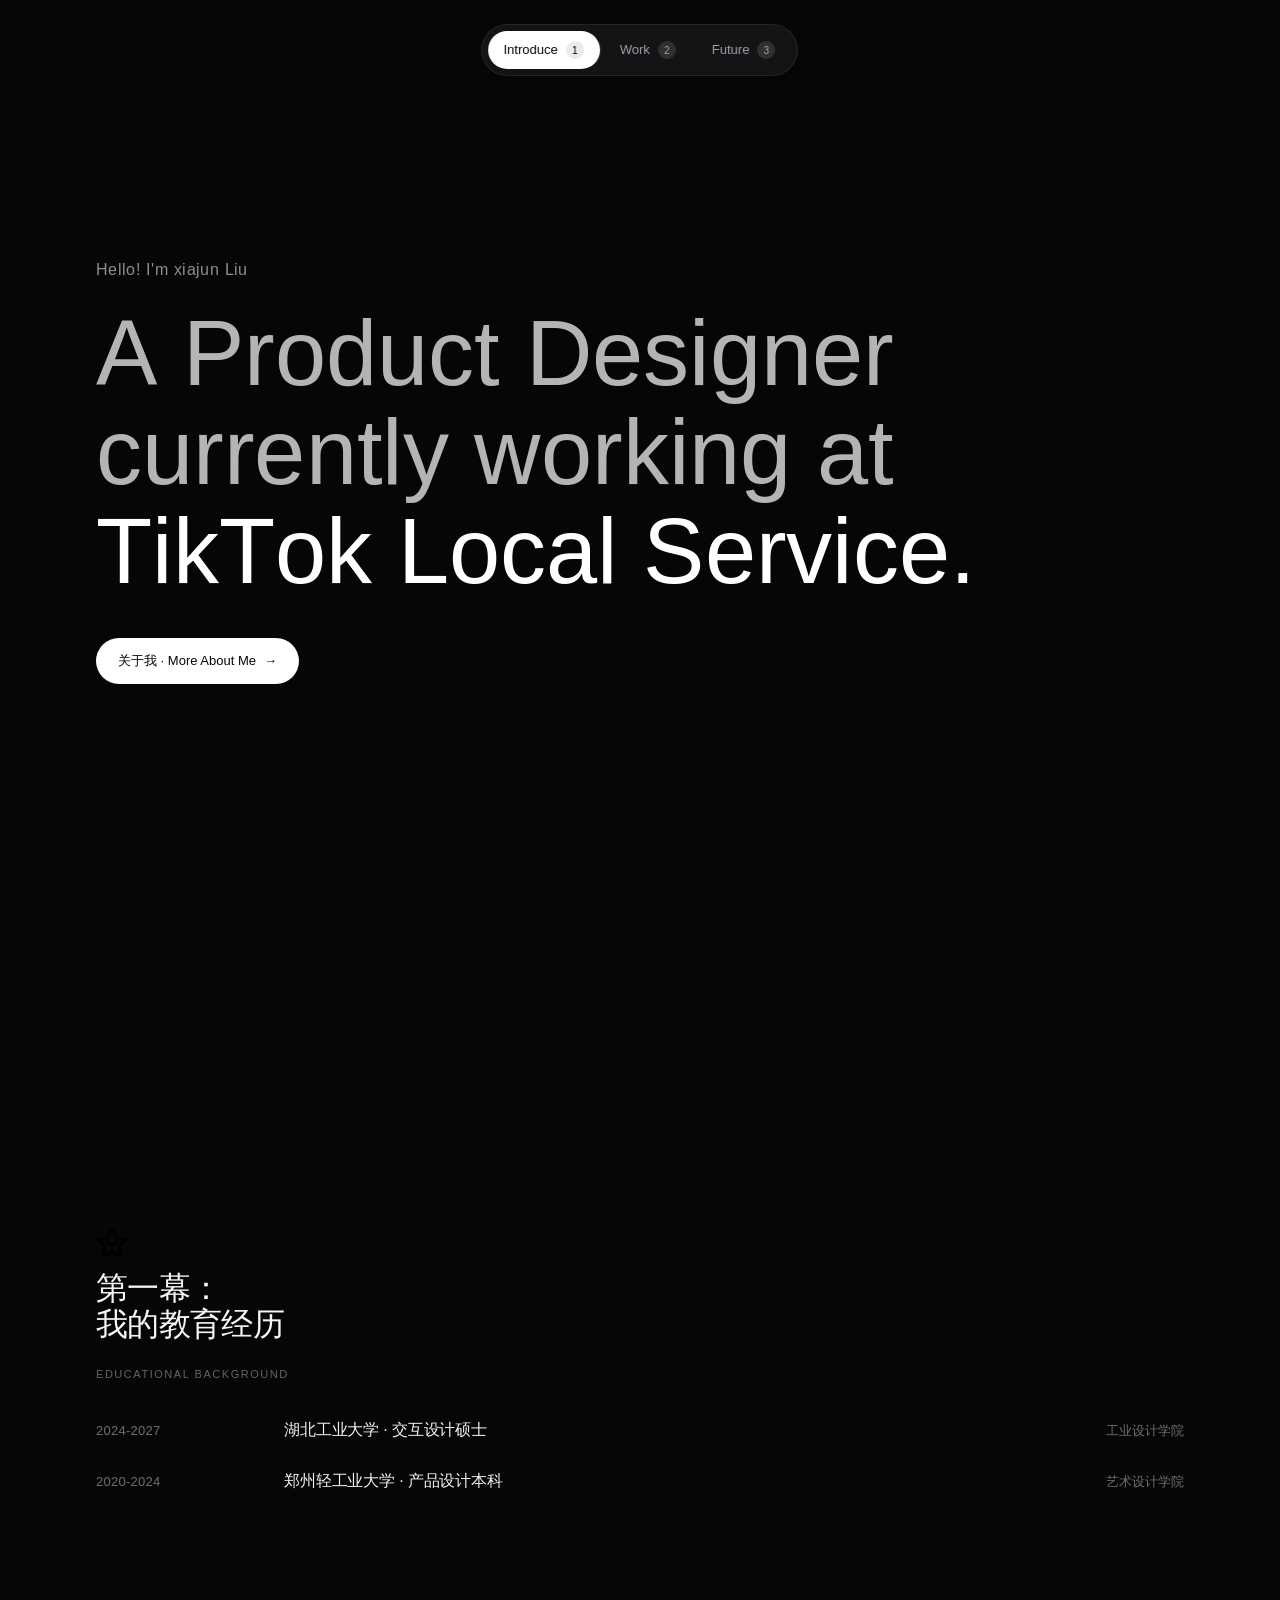
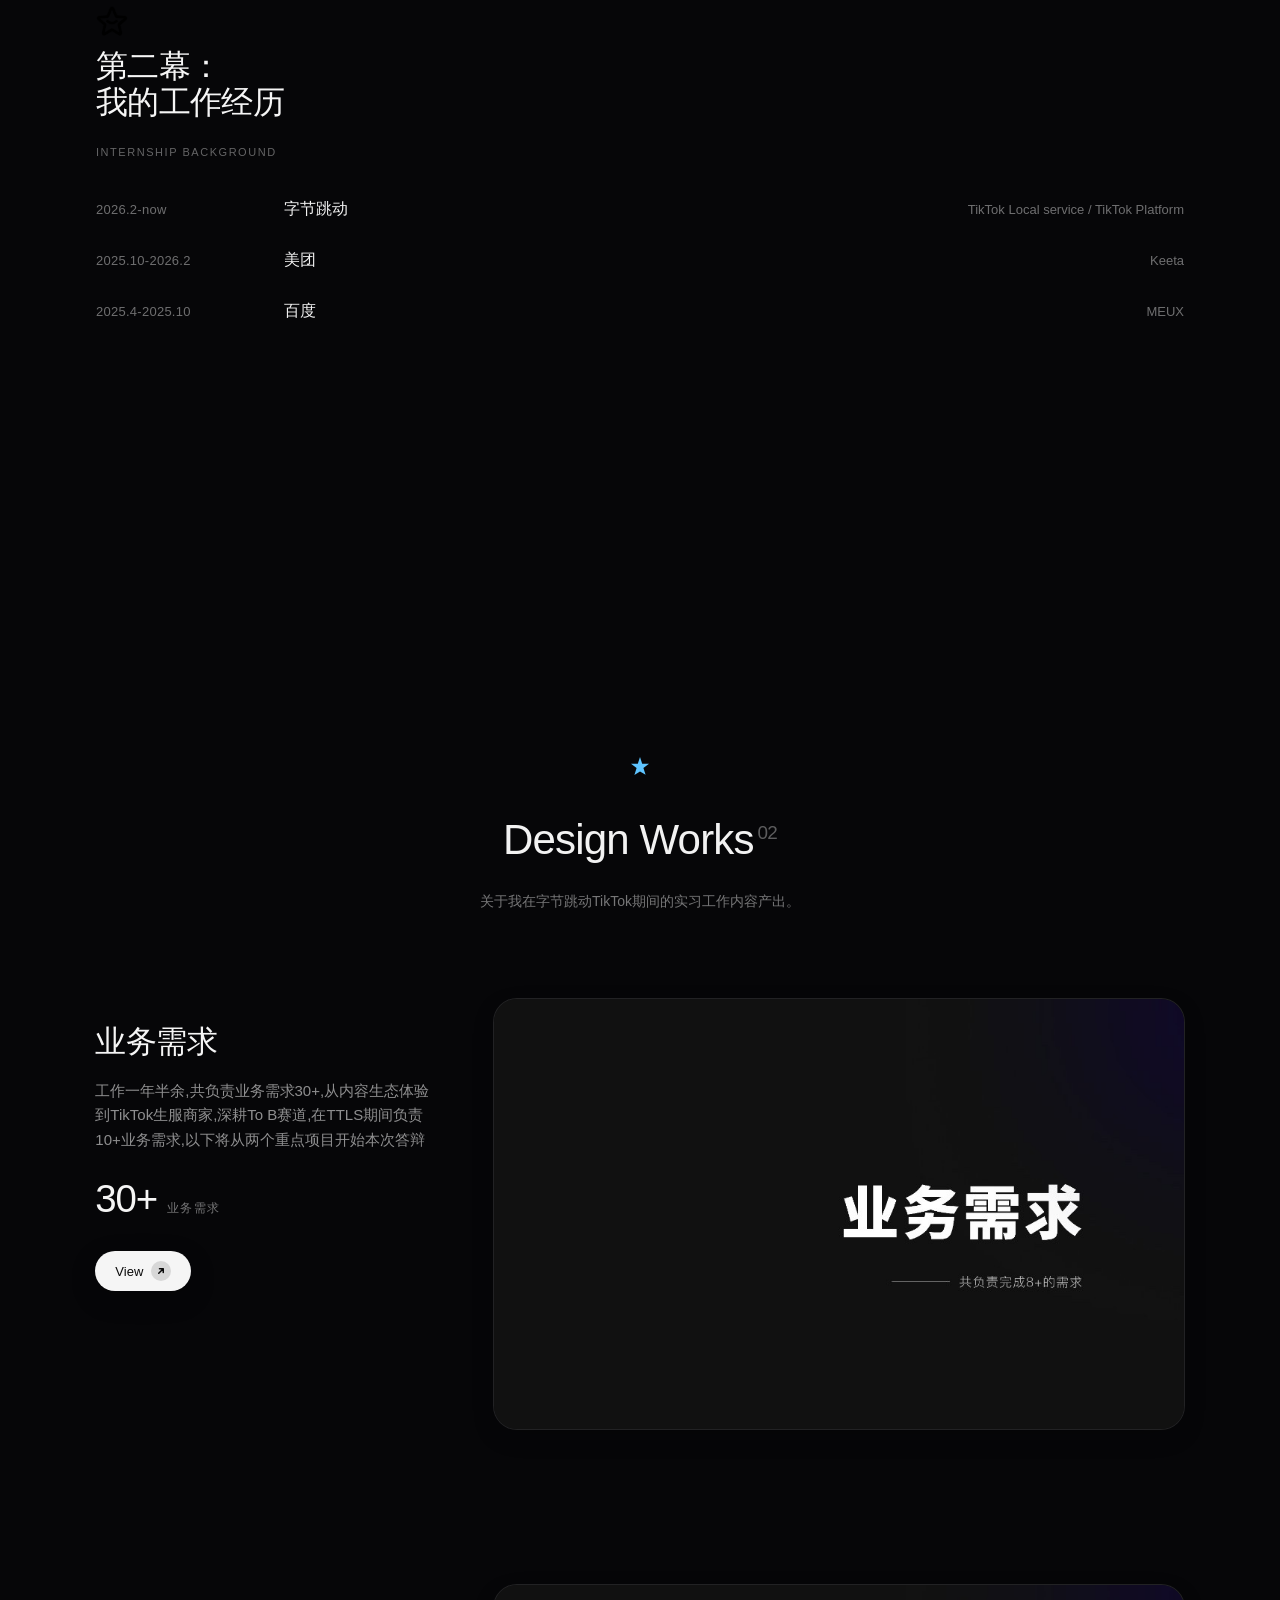
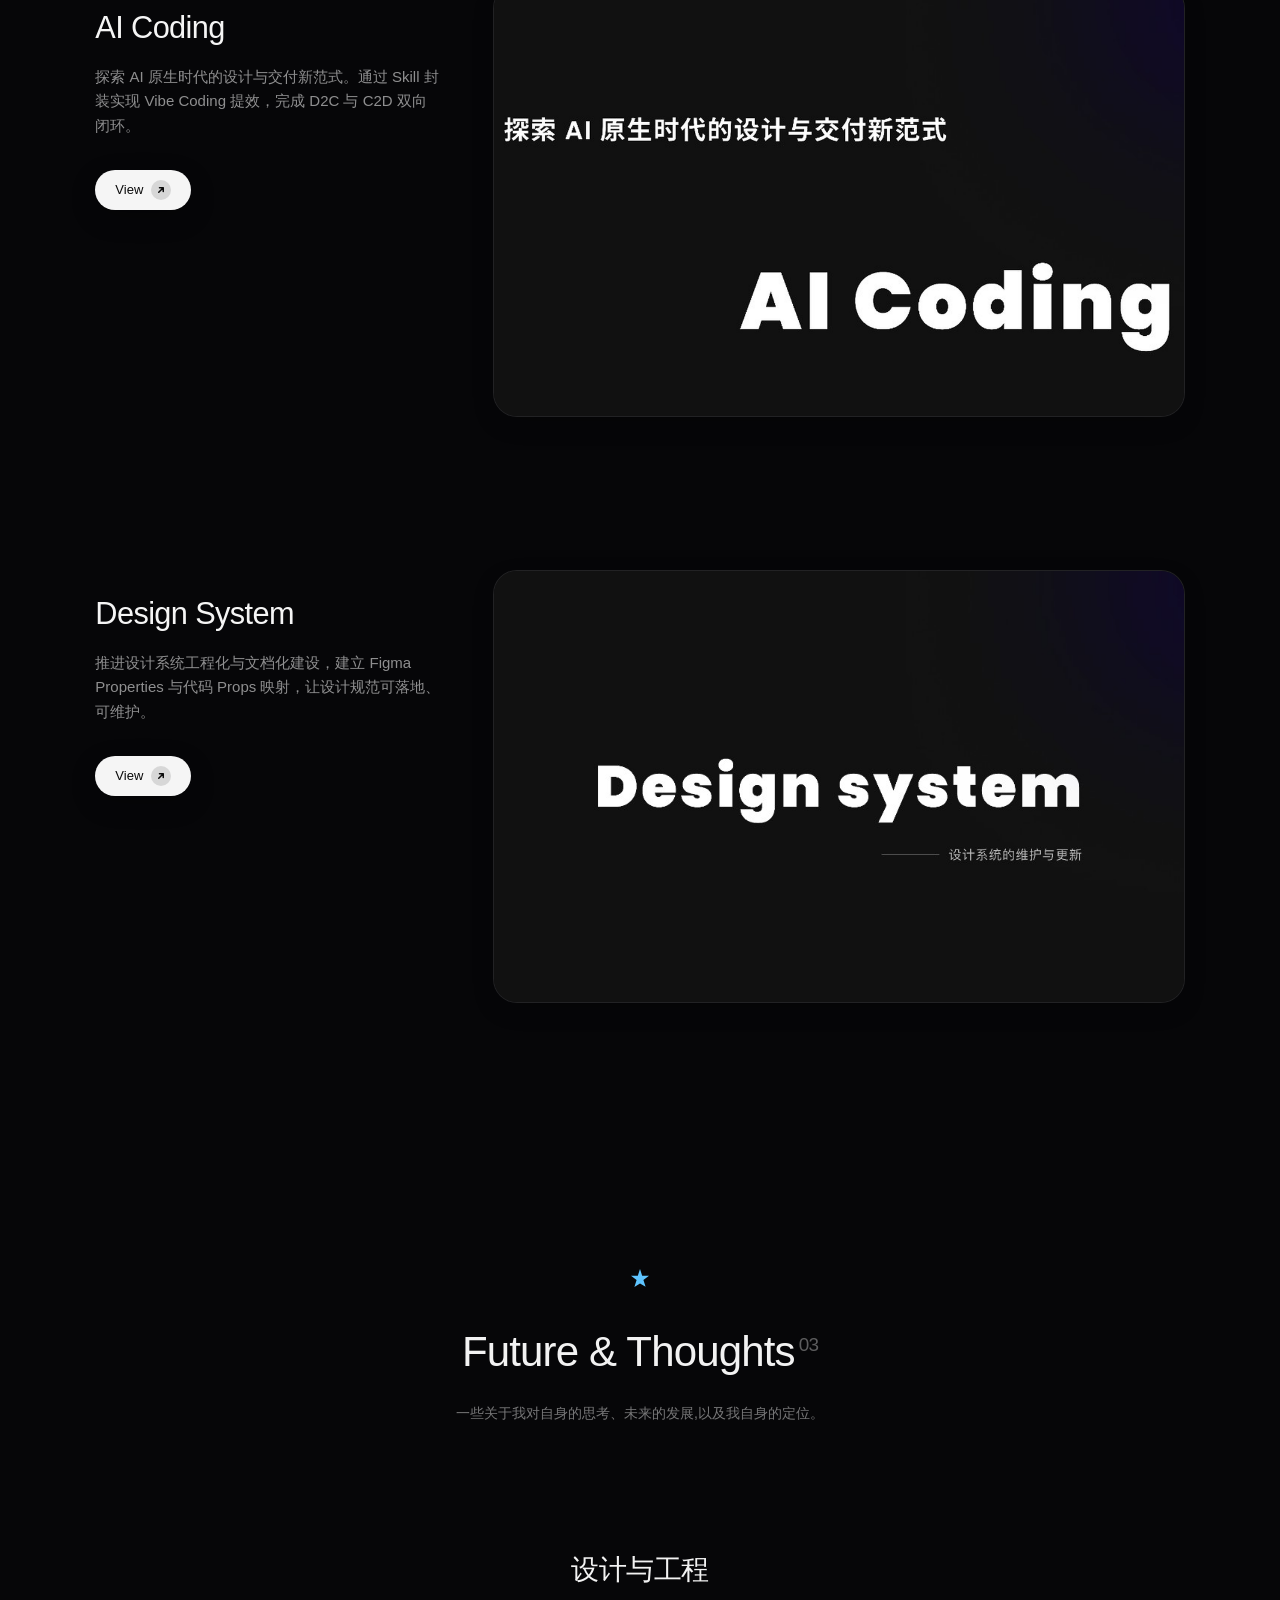
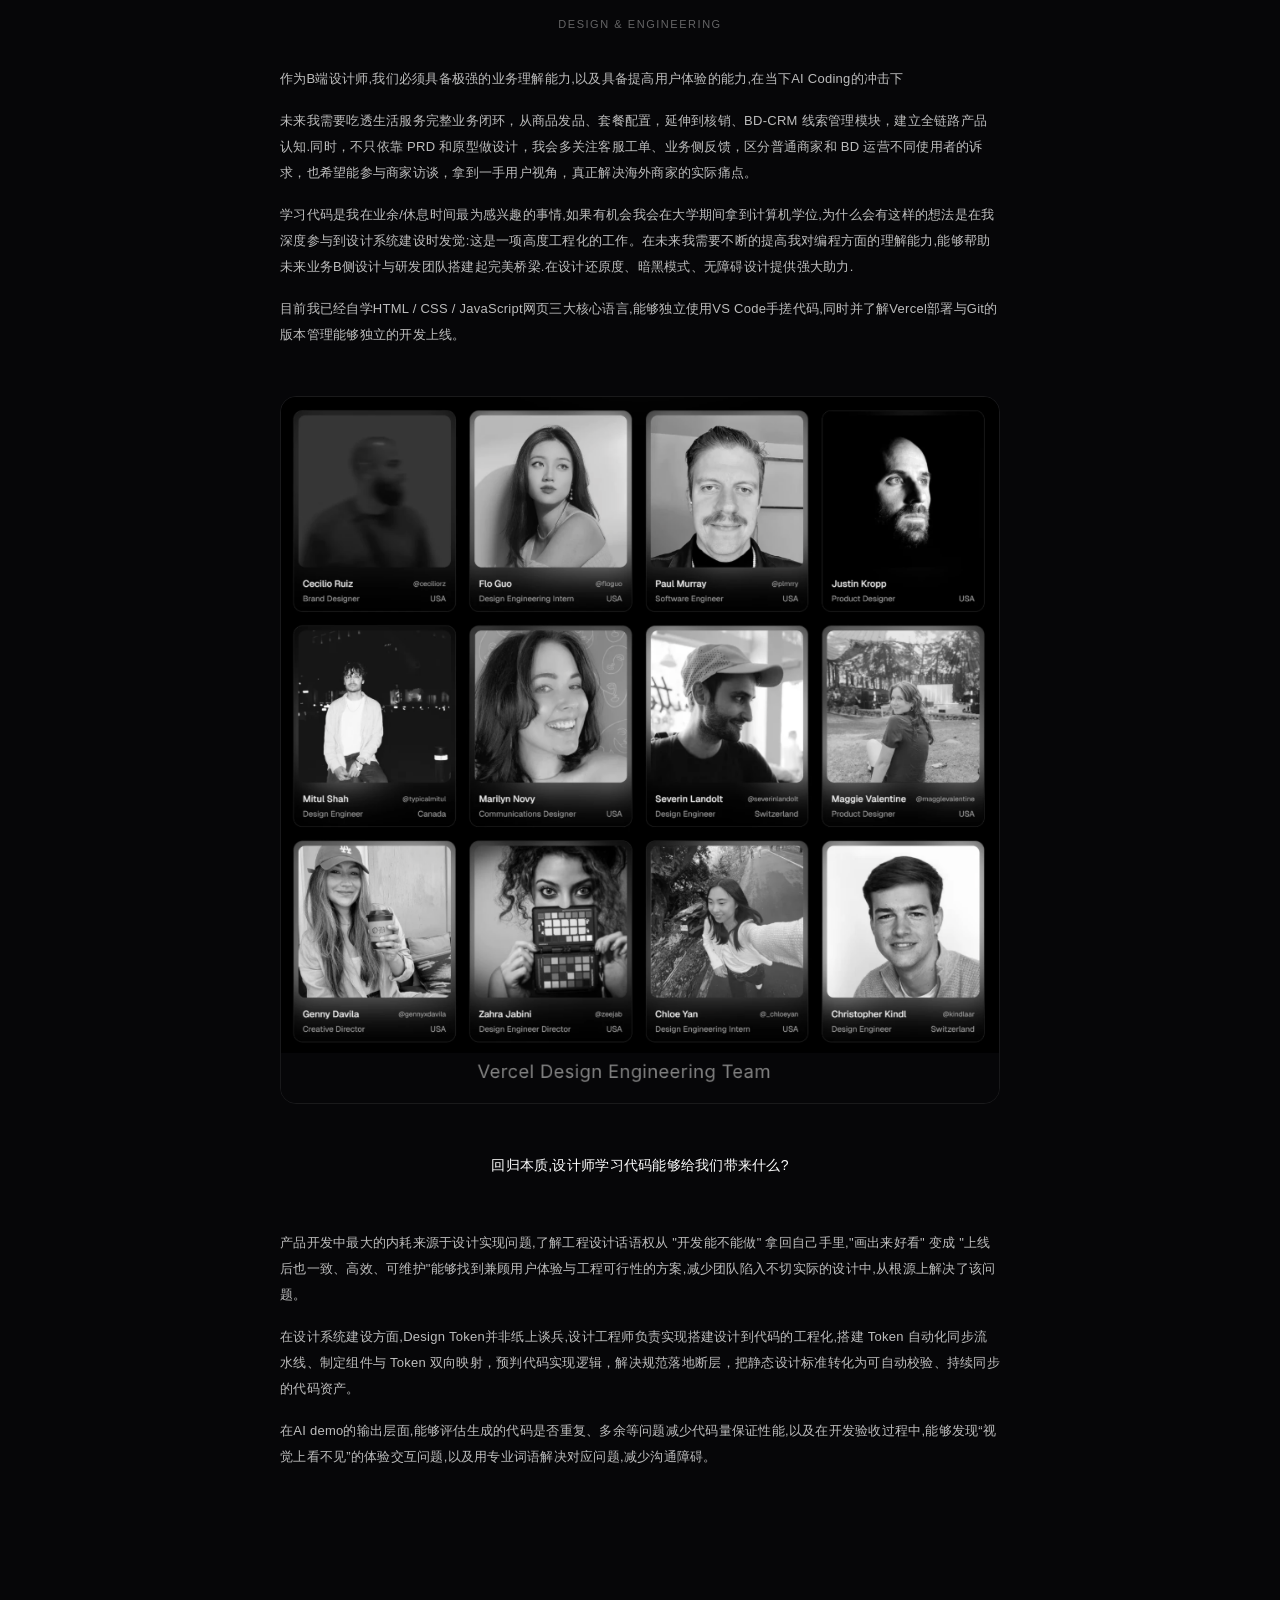
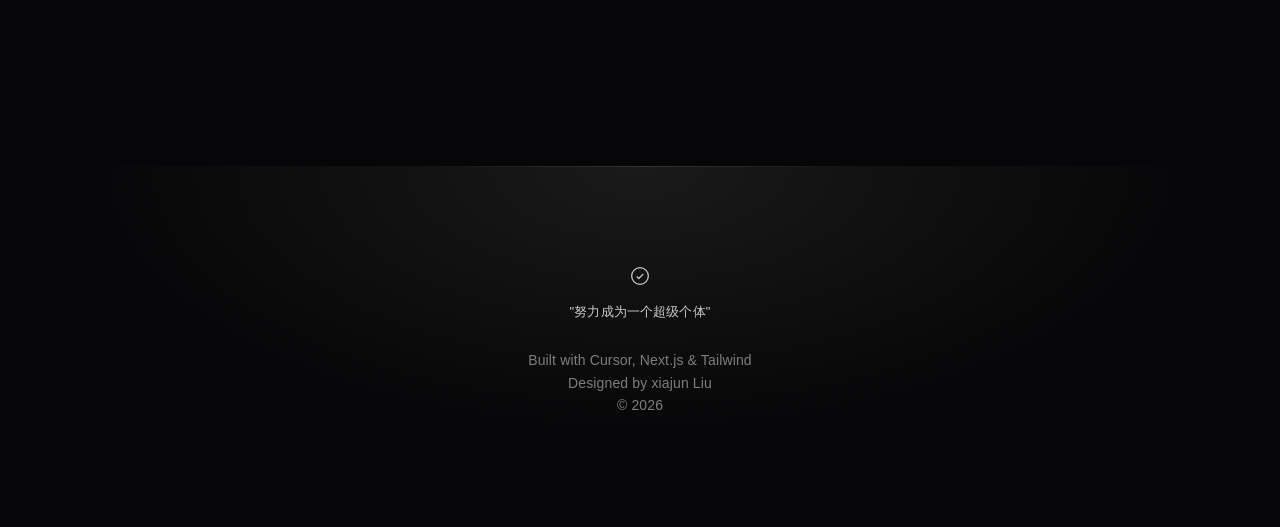
==== commit 91949c2c: "更新首页与 TTLS 案例页文案及设计举措结构 Co-authored-by: Cursor <cursoragent@cursor.com>" ====
--- a/index.html
+++ b/index.html
@@ -1832,8 +1832,8 @@
           "bodyLabel": "DESIGN & ENGINEERING",
           "bodyLead": "作为B端设计师,我们必须具备极强的业务理解能力,以及具备提高用户体验的能力,在当下AI Coding的冲击下",
           "paragraphs": [
-            "学习代码是我在业余/休息时间最为感兴趣的事情,如果有机会我会在大学期间拿到计算机学位,为什么会有这样的想法是在我深度参与到设计系统建设时发觉:这是一项高度工程化的工作。",
-            "可惜在国内，「设计工程」或「设计工程师」仍是稀缺物种。而在国外，这是许多一流团队的标配。像 Vercel Design、GitHub Design 等团队中，Design Engineer 是不可或缺的角色，他们架起设计与开发之间的桥梁，推动出色的产品体验与系统演进。",
+            "未来我需要吃透生活服务完整业务闭环，从商品发品、套餐配置，延伸到核销、BD‑CRM 线索管理模块，建立全链路产品认知.同时，不只依靠 PRD 和原型做设计，我会多关注客服工单、业务侧反馈，区分普通商家和 BD 运营不同使用者的诉求，也希望能参与商家访谈，拿到一手用户视角，真正解决海外商家的实际痛点。",
+            "学习代码是我在业余/休息时间最为感兴趣的事情,如果有机会我会在大学期间拿到计算机学位,为什么会有这样的想法是在我深度参与到设计系统建设时发觉:这是一项高度工程化的工作。在未来我需要不断的提高我对编程方面的理解能力,能够帮助未来业务B侧设计与研发团队搭建起完美桥梁.在设计还原度、暗黑模式、无障碍设计提供强大助力.",
             "目前我已经自学HTML / CSS / JavaScript网页三大核心语言,能够独立使用VS Code手搓代码,同时并了解Vercel部署与Git的版本管理能够独立的开发上线。"
           ],
           "image": "./assets/future-vercel-design-team.png",
@@ -1849,7 +1849,7 @@
     }
   ],
   "footer": {
-    "quote": "我常常不懂记忆的分量 直到那天相片显影",
+    "quote": "努力成为一个超级个体",
     "builtWith": "Built with Cursor, Next.js & Tailwind",
     "designedBy": "Designed by xiajun Liu",
     "copyright": "© 2026",
